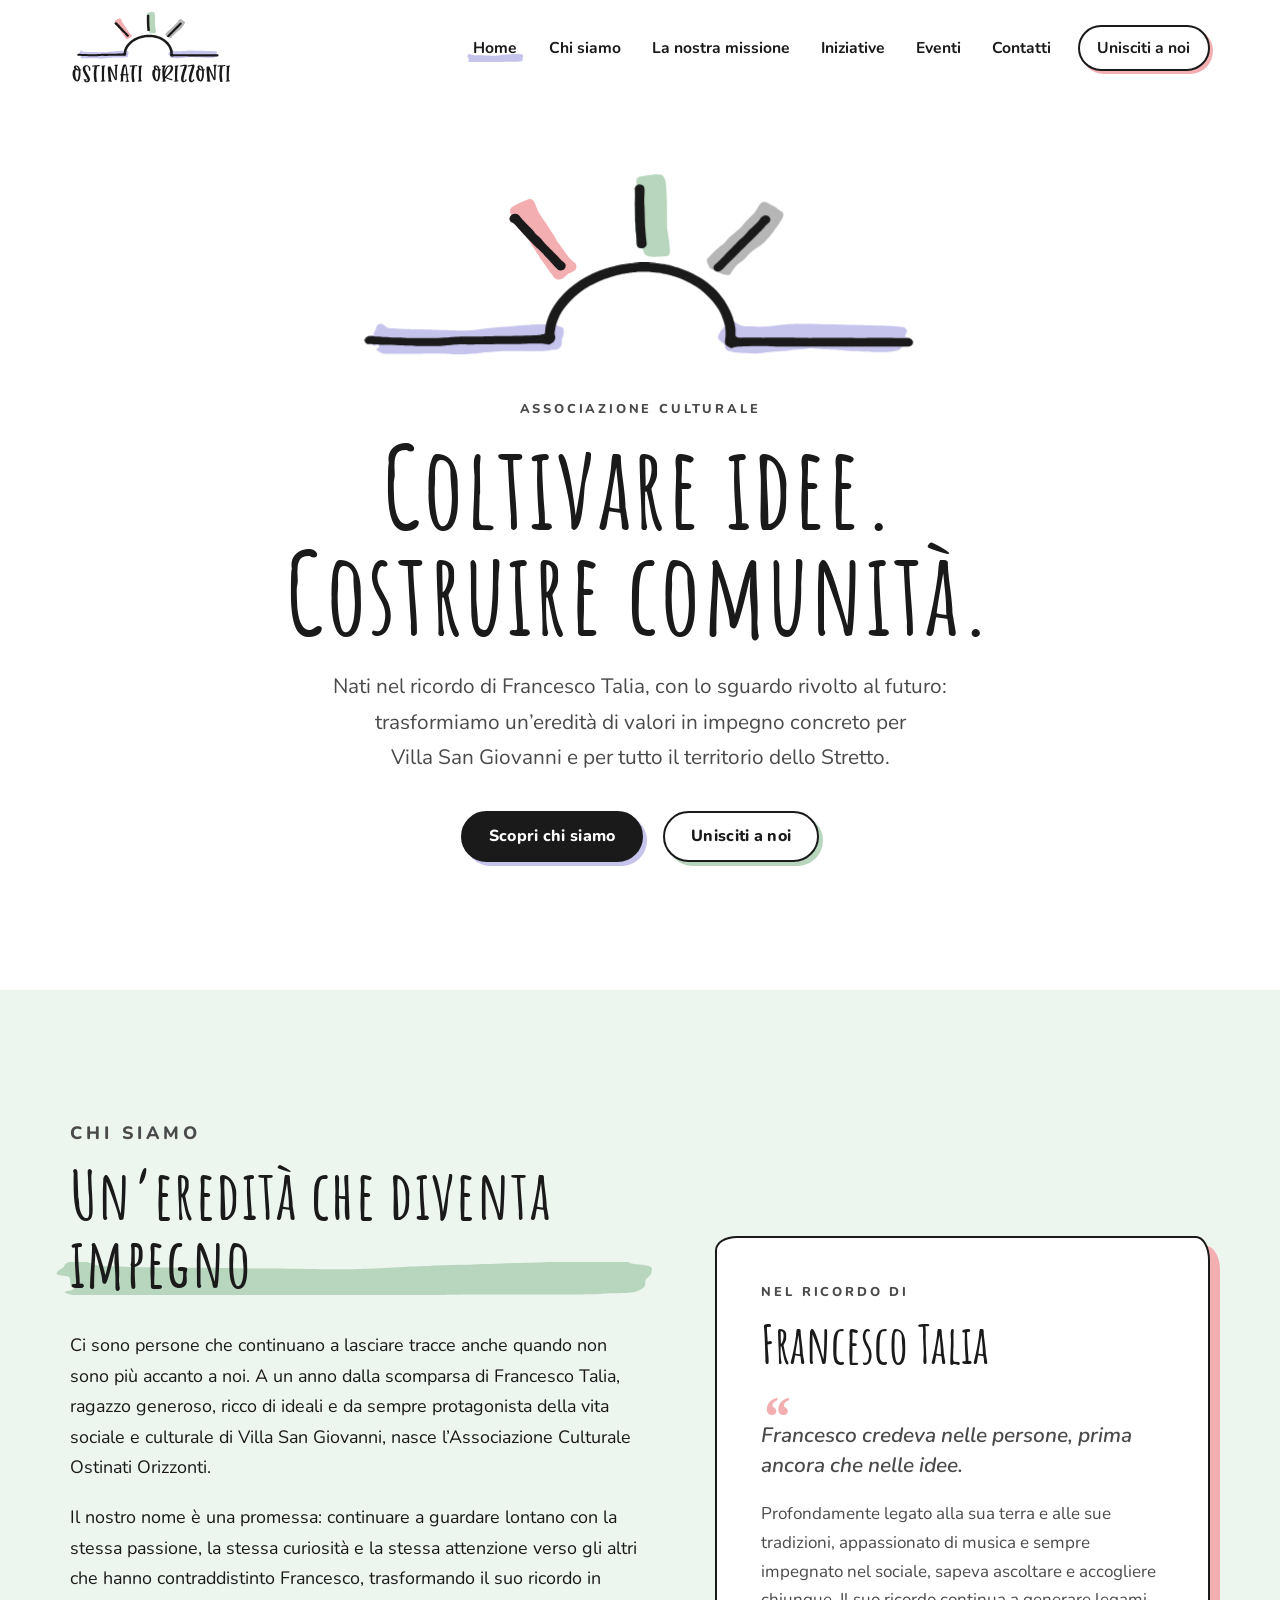
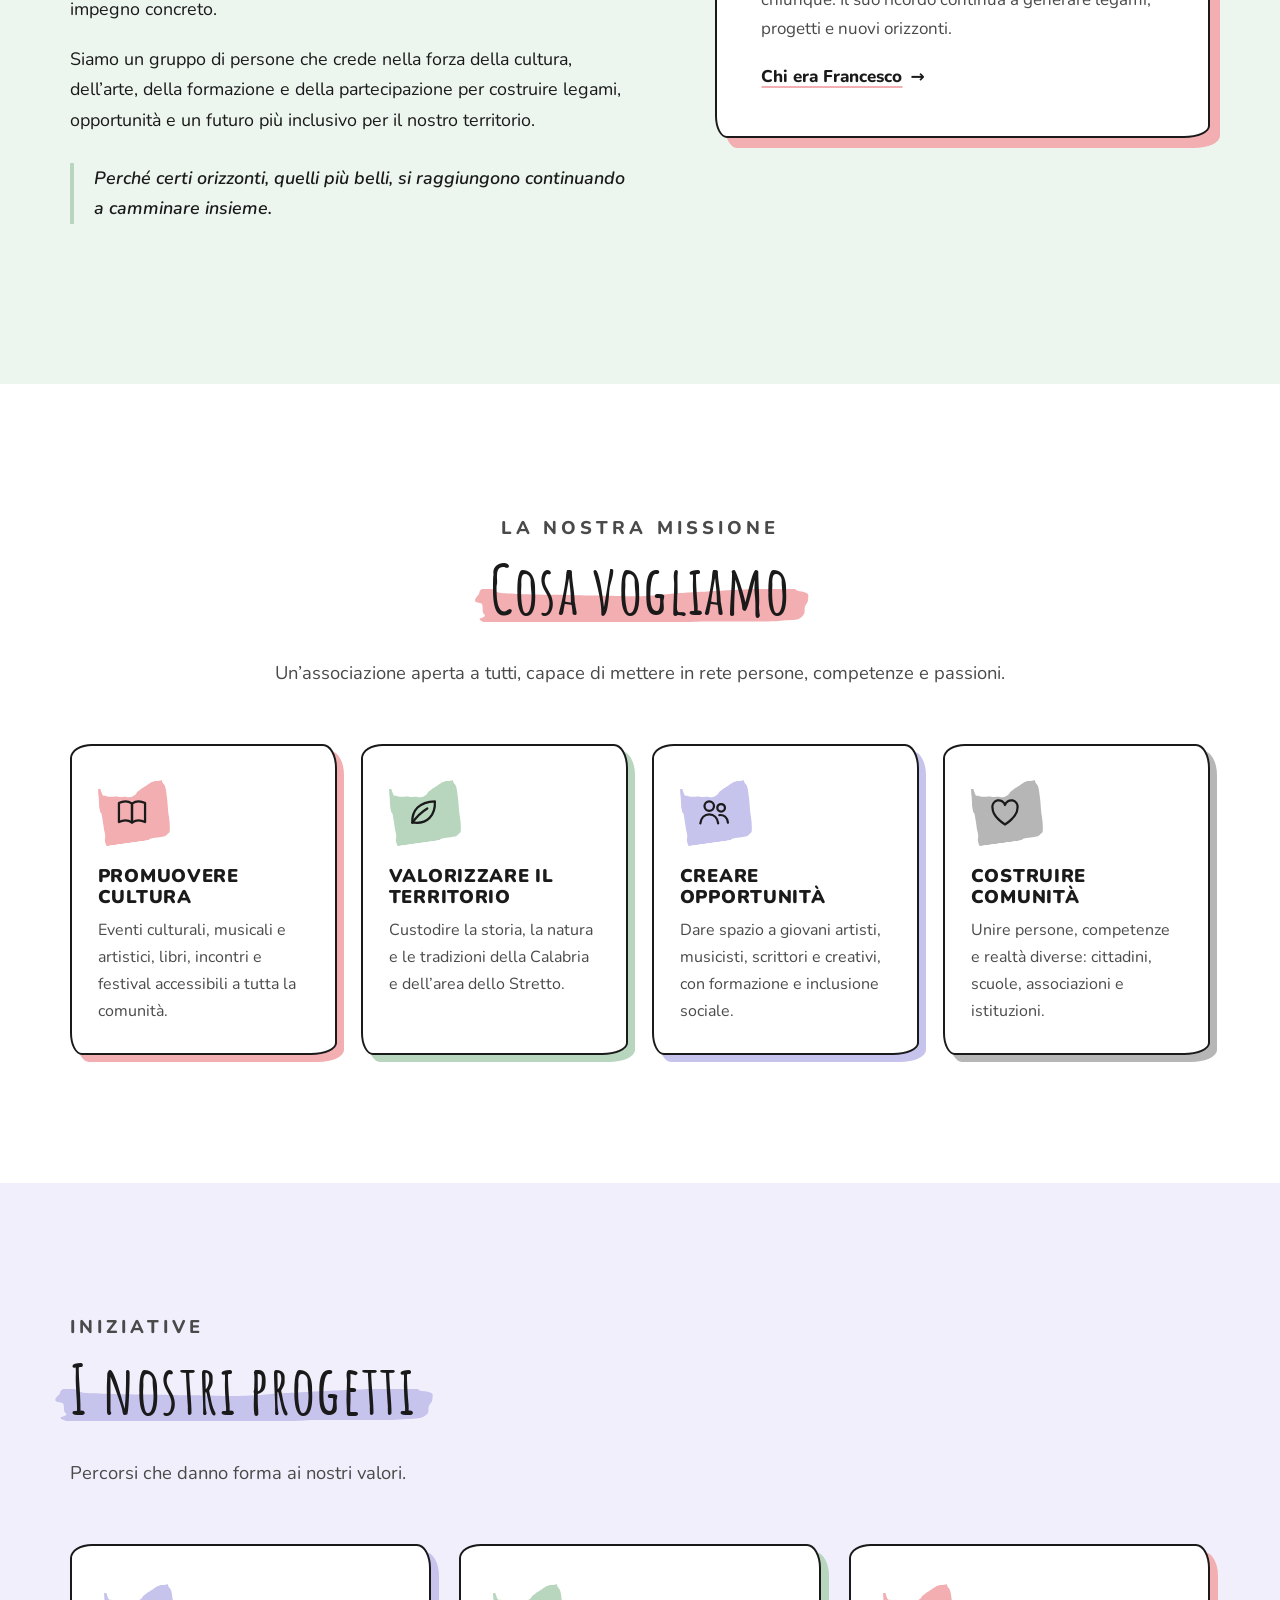
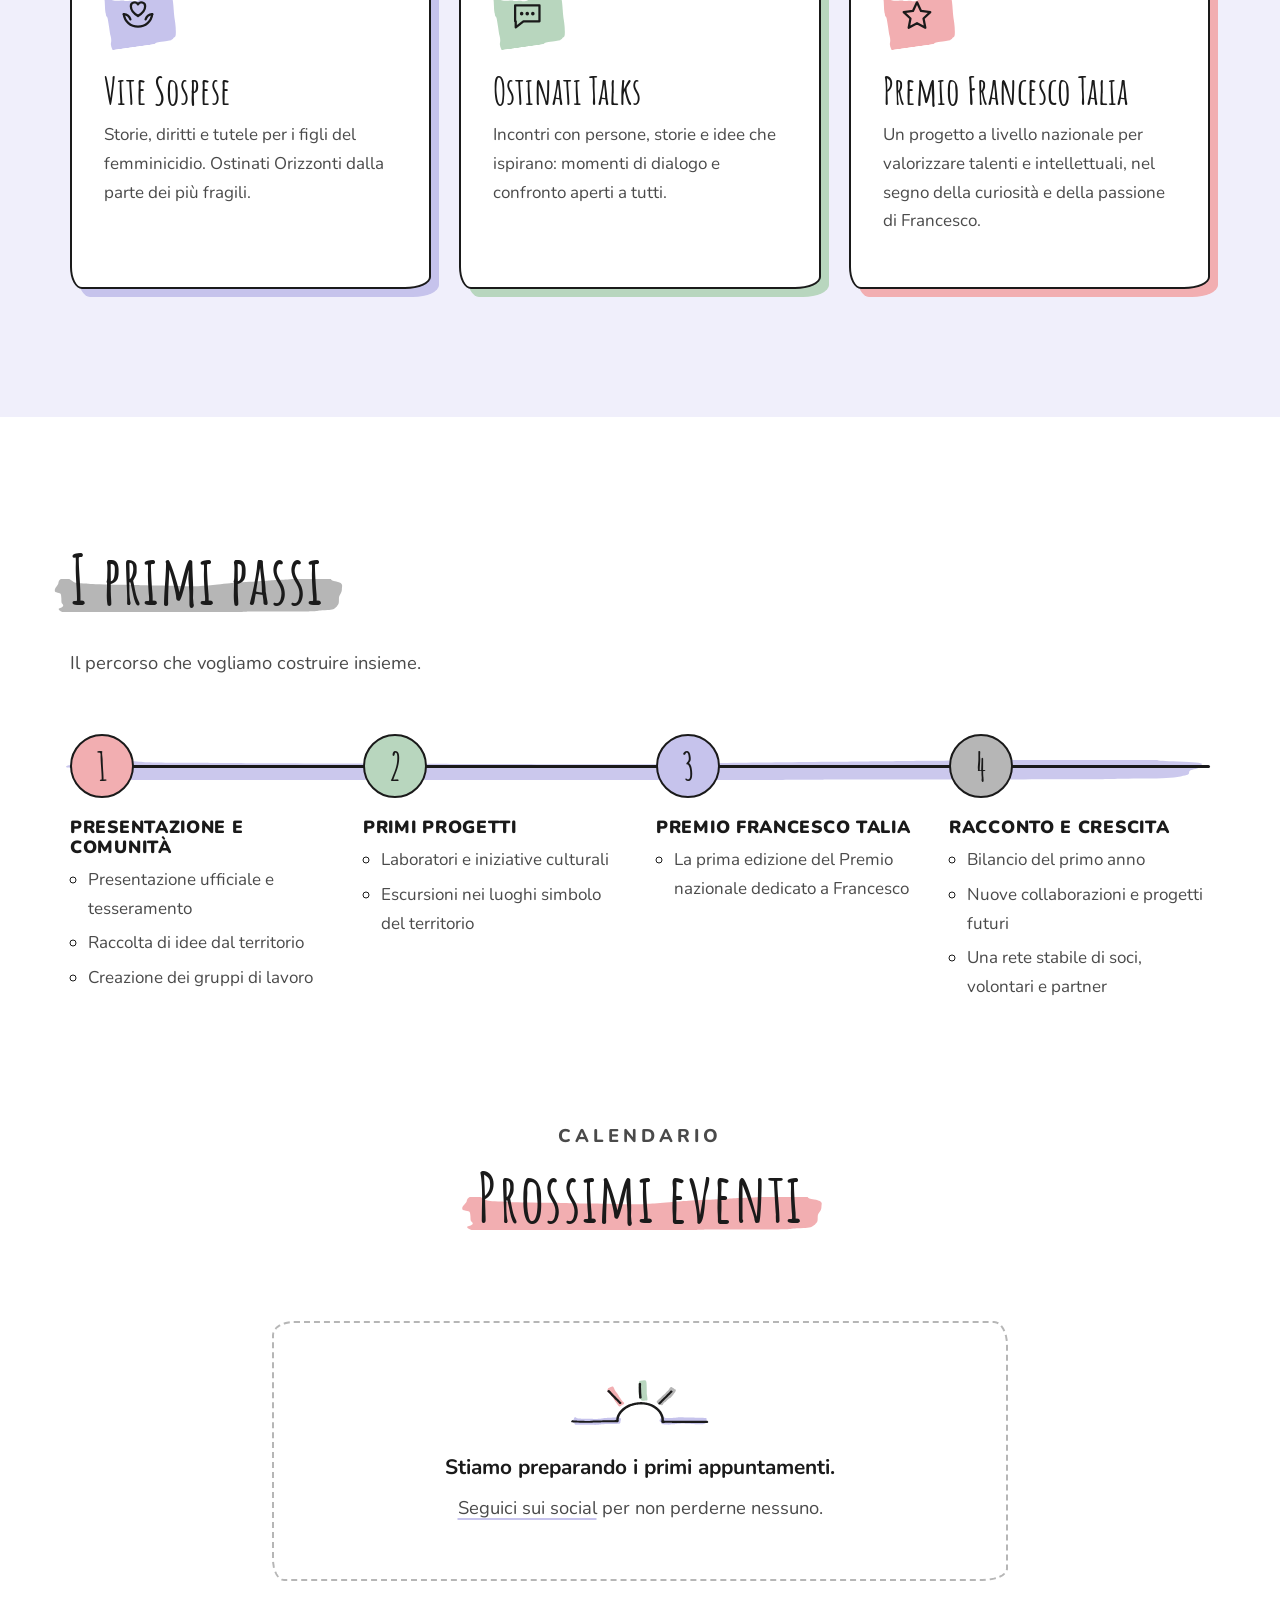
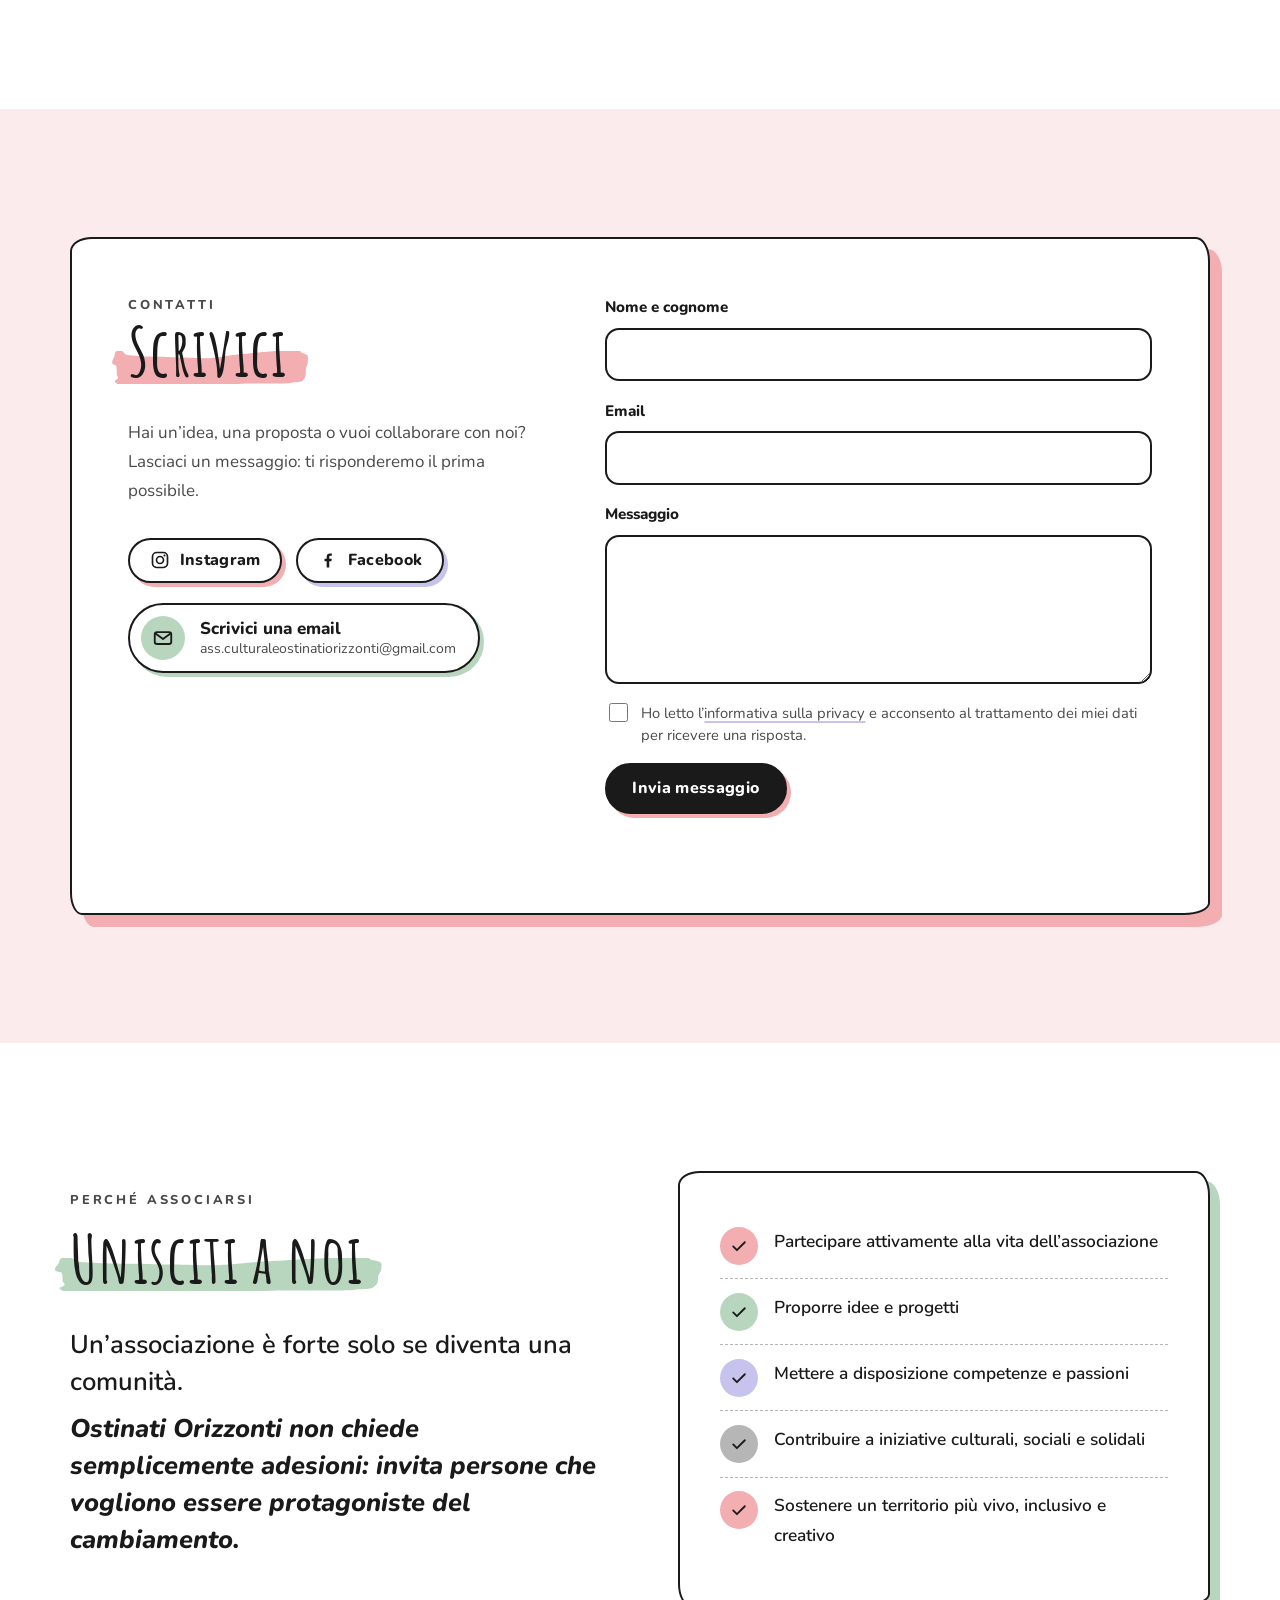
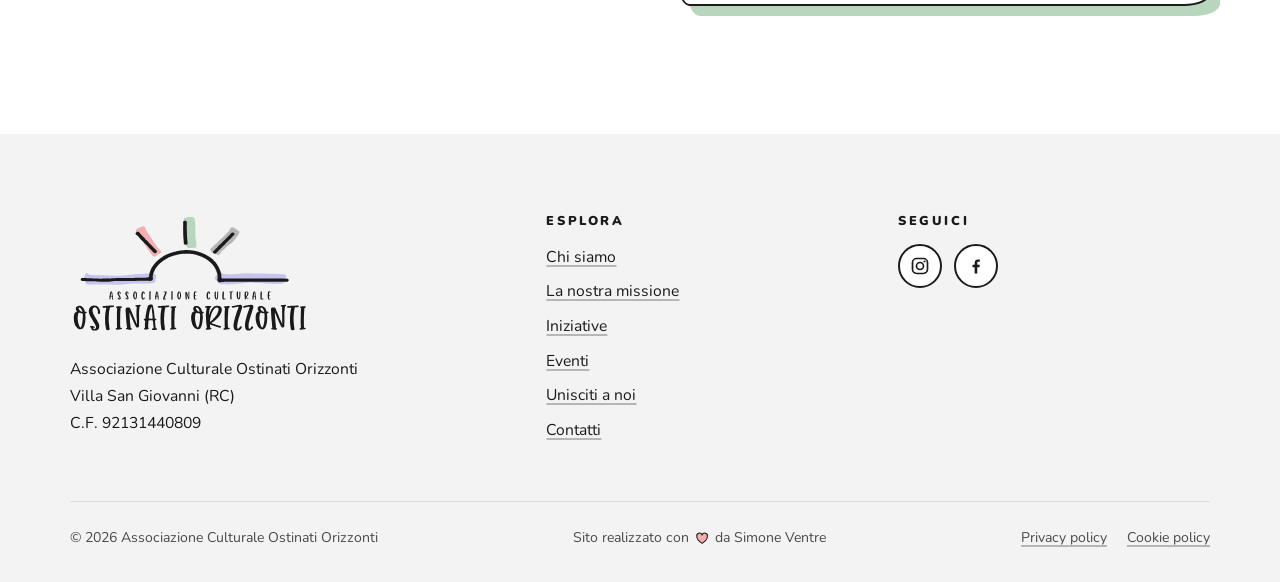
==== index.html @ c01d49bb "Numero di versione su CSS e JS per evitare la cache del browser Dopo ogni modifica al CSS o al JS va" ====
<!DOCTYPE html>
<html lang="it">
<head>
  <meta charset="utf-8">
  <meta name="viewport" content="width=device-width, initial-scale=1">
  <!-- ANTEPRIMA: chiede ai motori di ricerca di non indicizzare la bozza. TOGLIERE al lancio ufficiale. -->
  <meta name="robots" content="noindex, nofollow">
  <title>Ostinati Orizzonti – Associazione Culturale a Villa San Giovanni</title>
  <meta name="description" content="Ostinati Orizzonti è un’associazione culturale nata a Villa San Giovanni nel ricordo di Francesco Talia: cultura, musica, arte e territorio per costruire comunità nell’area dello Stretto.">
  <link rel="canonical" href="https://www.ostinatiorizzonti.it/">
  <meta name="theme-color" content="#ffffff">

  <!-- Anteprima per Facebook, WhatsApp e social -->
  <meta property="og:type" content="website">
  <meta property="og:locale" content="it_IT">
  <meta property="og:site_name" content="Ostinati Orizzonti">
  <meta property="og:title" content="Ostinati Orizzonti – Coltivare idee. Costruire comunità.">
  <meta property="og:description" content="Associazione culturale nata a Villa San Giovanni nel ricordo di Francesco Talia, con lo sguardo rivolto al futuro.">
  <meta property="og:url" content="https://www.ostinatiorizzonti.it/">
  <meta property="og:image" content="https://www.ostinatiorizzonti.it/assets/img/og-image.png">
  <meta property="og:image:width" content="1200">
  <meta property="og:image:height" content="630">
  <meta property="og:image:alt" content="Logo dell’Associazione Culturale Ostinati Orizzonti">
  <meta name="twitter:card" content="summary_large_image">

  <link rel="icon" href="assets/img/favicon.svg" type="image/svg+xml">
  <link rel="apple-touch-icon" href="assets/img/apple-touch-icon.png">

  <link rel="preload" href="assets/fonts/amatic-sc-700.woff2" as="font" type="font/woff2" crossorigin>
  <link rel="preload" href="assets/fonts/nunito-variable.woff2" as="font" type="font/woff2" crossorigin>
  <link rel="stylesheet" href="assets/css/style.css?v=202611222049">

  <script>document.documentElement.classList.add('js');</script>
  <script src="assets/js/main.js?v=202611222049" defer></script>

  <script type="application/ld+json">
  {
    "@context": "https://schema.org",
    "@type": "Organization",
    "name": "Ostinati Orizzonti – Associazione Culturale",
    "alternateName": "Ostinati Orizzonti",
    "url": "https://www.ostinatiorizzonti.it/",
    "logo": "https://www.ostinatiorizzonti.it/assets/img/logo.svg",
    "slogan": "Coltivare idee. Costruire comunità.",
    "taxID": "92131440809",
    "email": "ass.culturaleostinatiorizzonti@gmail.com",
    "address": {
      "@type": "PostalAddress",
      "addressLocality": "Villa San Giovanni",
      "addressRegion": "RC",
      "addressCountry": "IT"
    },
    "sameAs": [
      "https://www.facebook.com/OstinatiOrizzonti/",
      "https://www.instagram.com/ostinatiorizzonti/"
    ]
  }
  </script>
</head>
<body>

  <!-- Icone (disegnate a tratto, come il logo) -->
  <svg xmlns="http://www.w3.org/2000/svg" style="display:none">
    <symbol id="i-libro" viewBox="0 0 32 32"><path d="M5 8.5c3.8-2 7.6-2 11 .4v16c-3.4-2.4-7.2-2.4-11-.4z"/><path d="M27 8.5c-3.8-2-7.6-2-11 .4v16c3.4-2.4 7.2-2.4 11-.4z"/></symbol>
    <symbol id="i-foglia" viewBox="0 0 32 32"><path d="M7 25c-.6-10.4 6-17.6 19-18 .6 12.4-6.8 18.8-17 18z"/><path d="M7 25c4-5.6 8-9.2 12.6-12"/></symbol>
    <symbol id="i-persone" viewBox="0 0 32 32"><circle cx="12" cy="11" r="4"/><path d="M4.5 25.5c.6-4.8 3.6-7.5 7.5-7.5s6.9 2.7 7.5 7.5"/><circle cx="22" cy="12.5" r="3.2"/><path d="M20.5 18.6c3.8-.5 6.6 1.9 7.2 6.4"/></symbol>
    <symbol id="i-cuore" viewBox="0 0 32 32"><path d="M16 26.5S5.5 20.4 5.5 12.6A5.4 5.4 0 0 1 16 10.1a5.4 5.4 0 0 1 10.5 2.5C26.5 20.4 16 26.5 16 26.5z"/></symbol>
    <symbol id="i-stella" viewBox="0 0 32 32"><path d="M16 4.5l3.4 7.2 7.8 1-5.7 5.4 1.5 7.8L16 22.1l-7 3.8 1.5-7.8-5.7-5.4 7.8-1z"/></symbol>
    <symbol id="i-fumetto" viewBox="0 0 32 32"><path d="M6 7h20.5v13.5H13l-6.5 5v-5H6z"/><path d="M11.5 14h.01M16.2 14h.01M20.9 14h.01" stroke-width="3"/></symbol>
    <symbol id="i-protezione" viewBox="0 0 32 32"><path d="M16 16s-6-3.7-6-8a3.2 3.2 0 0 1 6-1.8 3.2 3.2 0 0 1 6 1.8c0 4.3-6 8-6 8z"/><path d="M4 14.5c.8 6.2 5.6 10.5 12 10.5s11.2-4.3 12-10.5"/><path d="M4 14.5c2.6.2 4.8 1.9 5.6 4.4M28 14.5c-2.6.2-4.8 1.9-5.6 4.4"/></symbol>
    <symbol id="i-spunta" viewBox="0 0 24 24"><path d="M5 12.5l4.5 4.5L19 7.5"/></symbol>
    <symbol id="i-instagram" viewBox="0 0 24 24"><rect x="3" y="3" width="18" height="18" rx="5" fill="none" stroke="currentColor" stroke-width="2"/><circle cx="12" cy="12" r="4.2" fill="none" stroke="currentColor" stroke-width="2"/><circle cx="17.4" cy="6.6" r="1.3" fill="currentColor"/></symbol>
    <symbol id="i-email" viewBox="0 0 24 24"><rect x="3" y="5.5" width="18" height="13" rx="2.5" fill="none" stroke="currentColor" stroke-width="2"/><path d="M3.8 7l8.2 6.2L20.2 7" fill="none" stroke="currentColor" stroke-width="2" stroke-linecap="round" stroke-linejoin="round"/></symbol>
    <symbol id="i-facebook" viewBox="0 0 24 24"><path fill="currentColor" d="M13.5 21v-7.6h2.6l.4-3h-3V8.5c0-.9.3-1.5 1.5-1.5h1.6V4.3c-.3 0-1.2-.1-2.3-.1-2.3 0-3.9 1.4-3.9 4v2.2H7.8v3h2.6V21z"/></symbol>
  </svg>

  <a class="salta-al-contenuto" href="#contenuto">Vai al contenuto</a>

  <!-- ===== Intestazione ===== -->
  <header class="testata">
    <div class="contenitore testata__interno">
      <a class="testata__logo" href="index.html" aria-label="Ostinati Orizzonti – torna alla Home">
        <img src="assets/img/logo-verticale.svg" alt="Ostinati Orizzonti" width="1350" height="628">
      </a>
      <button class="menu-pulsante" type="button" aria-expanded="false" aria-controls="menu-principale">
        <span class="menu-pulsante__icona" aria-hidden="true"></span>
        <span>Menu</span>
      </button>
      <nav class="navigazione" id="menu-principale" aria-label="Menu principale">
        <ul>
          <li><a href="index.html" aria-current="page">Home</a></li>
          <li><a href="#chi-siamo">Chi siamo</a></li>
          <li><a href="#missione">La nostra missione</a></li>
          <li><a href="#iniziative">Iniziative</a></li>
          <li><a href="#primi-passi">Eventi</a></li>
          <li><a href="#contatti">Contatti</a></li>
          <li><a class="navigazione__evidenza" href="#unisciti">Unisciti a noi</a></li>
        </ul>
      </nav>
    </div>
  </header>

  <main id="contenuto">

    <!-- ===== Apertura ===== -->
    <section class="apertura" aria-labelledby="titolo-apertura">
      <div class="contenitore">
        <div class="apertura__sole">
          <svg class="sole-hero" xmlns="http://www.w3.org/2000/svg" viewBox="175 75 1195 405" aria-hidden="true" focusable="false">
  <g class="raggio raggio-1"><path fill="#F2AEB1" d="M 534.4 139.6 C 533.1 139.9, 530.7 140.8, 529 141.6 C 527.3 142.4, 524.9 143.4, 523.8 143.9 C 517 146.5, 502.9 153.6, 499.6 156.1 C 495.1 159.5, 494 164.1, 496.3 170 C 497.5 173, 497.5 173.4, 495.9 176.7 C 494.1 180.3, 493.8 181.6, 494.3 183.5 C 494.8 185.2, 496.3 187, 498 187.9 C 502.4 190.4, 502.7 190.6, 507 194.9 C 510.9 198.7, 514.4 202.7, 518 207.4 C 518.7 208.3, 520.9 210.8, 522.9 212.8 C 524.8 214.7, 527.1 217.3, 528 218.4 C 528.9 219.5, 530.6 221.5, 531.8 222.9 C 535 226.4, 535.7 227.3, 538.3 232 C 539.5 234.3, 541.3 237.2, 542.2 238.5 C 543.2 239.8, 544.4 241.8, 545.1 242.9 C 545.8 244, 547.2 246.1, 548.3 247.5 C 549.3 249, 550.9 251.4, 551.7 253 C 552.6 254.5, 553.9 256.6, 554.7 257.7 C 555.5 258.8, 556.8 261.1, 557.8 262.8 C 559.8 266.6, 559.9 266.7, 563.2 270.8 C 566.1 274.4, 570.5 280.6, 574.3 286.4 C 575.7 288.4, 579 293, 581.6 296.5 C 584.2 299.9, 587 303.7, 587.8 304.8 C 591.3 309.8, 594.4 311.3, 599.9 310.9 C 605.8 310.4, 608.6 308.8, 615.7 301.9 C 619.6 298.2, 619.8 298, 627.6 294.7 C 635.6 291.3, 637.3 288.9, 636.7 282 C 636.3 277.5, 635.4 276.1, 629.6 272.2 C 624.6 268.9, 618.4 261.7, 611.4 251.3 C 606.7 244.2, 602.7 238.4, 598.4 232.7 C 595.5 228.8, 594.2 226.6, 591.9 222 C 590.9 219.9, 589.1 216.8, 588 215.3 C 582.9 207.9, 580.3 204, 577.1 198.8 C 573.3 192.6, 573.1 192.3, 570.8 189.4 C 568 186, 561.9 177.1, 560.1 173.9 C 559.6 172.9, 558.3 170.6, 557.2 168.8 C 554.2 163.8, 553.2 161.6, 551.1 155.6 C 546.1 141.3, 542.2 137.5, 534.4 139.6 M 658.7 305.4 C 656.3 306.2, 647.2 311.8, 645.4 313.4 C 643.8 315, 643.7 315, 652.3 315 L 660 315 660 310 C 660 307.3, 659.9 305, 659.8 305 C 659.7 305, 659.2 305.2, 658.7 305.4"/><path fill="#1A1A1A" d="M 505 170.7 C 498 171.3, 492.2 178.9, 494.5 184.3 C 495.5 186.7, 497.4 188.4, 499.4 188.9 C 502.2 189.6, 507.3 194.5, 515.5 204.4 C 516.5 205.6, 518.4 207.8, 519.7 209.3 C 521.1 210.7, 522.8 212.7, 523.6 213.6 C 524.4 214.6, 525.6 215.9, 526.2 216.5 C 526.9 217.1, 529 219.4, 531 221.5 C 535.4 226.2, 548.6 239.5, 554.1 244.6 C 556.3 246.6, 559.4 249.6, 560.9 251.2 C 562.4 252.8, 565.6 256.2, 568.1 258.8 C 576 266.8, 589.1 281, 594.2 286.9 C 597.6 290.8, 599.4 291.7, 603.9 291.4 C 609.1 291.2, 612.5 288.5, 613.6 283.6 C 614.6 279.4, 613.1 276.6, 607.3 272 C 606.1 271.1, 603.5 268.5, 601.4 266.3 C 597.7 262.2, 579 243.2, 577.1 241.5 C 573.1 238, 567 231.4, 565.2 228.8 C 563.1 225.6, 561.2 223.6, 554.4 217.6 C 552.2 215.6, 550.3 213.9, 550.1 213.7 C 550 213.5, 548.8 212, 547.5 210.3 C 546.2 208.7, 544.6 206.7, 544 205.9 C 543.4 205.1, 541.7 203.2, 540.2 201.8 C 538.6 200.3, 536.5 198.2, 535.4 197 C 534.3 195.8, 532.4 193.9, 531.1 192.7 C 527.9 189.6, 520.3 181.5, 518.5 179.1 C 513.1 172.2, 509.9 170.3, 505 170.7"/></g>
  <g class="raggio raggio-2"><path fill="#B8D6BE" d="M 803.5 86.7 C 801.9 86.9, 800.3 87, 799.9 87.1 C 799.5 87.2, 798.1 87.4, 796.8 87.5 C 795.4 87.6, 792.7 88, 790.6 88.4 C 788.6 88.7, 784.3 89.4, 781.1 89.9 C 770.2 91.6, 769.2 91.8, 767.1 93.8 C 764.7 96, 764.1 98.6, 764.9 103.5 C 765.5 108, 765.4 108.7, 763.5 111.5 C 760.8 115.5, 760.5 118.1, 761.3 131.1 C 761.7 138, 761.8 155.3, 761.5 158.3 C 761 162.5, 760.9 170.8, 761.3 175.5 C 761.6 178.8, 761.6 180.3, 761.4 182.7 C 761.2 185.7, 761.2 185.9, 761.9 188.5 C 762.8 191.8, 762.9 195.3, 762.5 199.8 C 762 204, 762.1 205.3, 762.7 208 C 763 209.2, 763.2 211, 763.2 212.1 C 763.2 213.5, 763.4 214.8, 763.9 216.3 C 764.7 219.2, 764.8 220.7, 764.5 223.6 C 763.7 230.4, 763.9 232.1, 765.7 238.8 C 766.4 241.4, 770.3 244.2, 774.9 245.2 C 778.6 246.1, 779 246.5, 780.1 251.3 C 780.9 254.8, 781.4 255.9, 782.9 257.5 C 786.7 261.5, 797.1 263.3, 809.1 262 C 812 261.7, 817.4 261.4, 821.9 261.3 C 830.1 261, 830.7 260.9, 832.6 259.8 C 836.2 257.5, 837.1 252.7, 835.9 242.8 C 835.7 240.9, 835.4 237.8, 835.2 235.9 C 834.9 231.2, 834.4 226.8, 833.6 222.8 C 833.3 220.9, 832.8 217.7, 832.6 215.8 C 832.4 213.8, 831.9 210.7, 831.5 209 C 830.3 203.8, 830.2 202.1, 830.1 176 C 830.1 162.6, 829.9 149.1, 829.8 146 C 829.6 142.9, 829.5 136.7, 829.4 132.3 C 829.1 115.5, 827.9 103.6, 825.8 97.2 C 822.9 88, 818.1 85.7, 803.5 86.7"/><path fill="#1A1A1A" d="M 768.2 108.4 C 762.8 110.3, 760.2 115.1, 761.6 120.4 C 762.1 122.2, 762.1 136.9, 761.5 145.8 C 761.3 149.2, 761.3 151.1, 761.5 154.3 C 761.7 156.9, 761.9 163.3, 761.9 171.9 C 761.9 182.3, 762 186.2, 762.3 189.1 C 762.5 191.2, 762.8 195.9, 762.9 199.5 C 763 203.1, 763.2 206.6, 763.3 207.3 C 764 210.6, 764.7 219.4, 765 228.1 C 765.2 232.4, 765.4 235.6, 765.6 236.5 C 765.8 237.2, 766 238.3, 766.1 238.8 C 766.4 240.4, 768.4 242.3, 770.7 243.2 C 774 244.5, 778.7 244.4, 781.6 242.9 C 785.1 241.1, 787 237.9, 786.7 234.4 C 786.2 229, 785.7 224.6, 785.5 223.8 C 785.4 223.3, 785.3 222.1, 785.3 221.3 C 785.3 220.4, 785 217.7, 784.8 215.4 C 784.5 213, 784.3 210.2, 784.3 209.1 C 784.3 208, 784 205.2, 783.8 202.8 C 783.2 197.9, 782.9 189.9, 782.5 170.4 C 782.3 162.8, 782.1 155.6, 782 154.3 C 781.6 150.1, 781.4 135.8, 781.8 131.3 C 782.5 121.5, 782.4 116.4, 781.2 113.4 C 779.5 108.8, 773.4 106.5, 768.2 108.4"/></g>
  <g class="raggio raggio-3"><path fill="#B6B6B6" d="M 1034.8 145.5 C 1030.2 146.9, 1029.1 148.2, 1023 158.6 C 1018 167.2, 1015.9 170.1, 1012 173.4 C 1006.8 177.8, 998.4 186.5, 994.4 191.6 C 990 197.2, 985.4 201.9, 980.6 205.9 C 979 207.2, 976.4 209.4, 975 210.6 C 973.6 211.9, 970.5 214.4, 968.1 216.3 C 962.9 220.4, 960.6 222.8, 956.8 227.5 C 952.8 232.4, 950.8 234.4, 946.1 237.8 C 939.4 242.6, 931 250.4, 924.4 257.9 C 923.1 259.3, 921.1 261.4, 919.7 262.6 C 914.5 267.2, 913.9 270.4, 916.8 276.8 C 917.4 277.9, 918.1 279.6, 918.4 280.5 C 919.9 284.4, 922.4 287.6, 925.1 288.8 C 925.8 289.2, 927.2 289.9, 928.3 290.4 C 929.3 290.8, 931.1 291.8, 932.2 292.5 C 933.4 293.2, 935.4 294.1, 937.1 294.6 C 938.7 295.1, 940.7 296, 942 296.8 C 944.8 298.4, 946.3 298.9, 950 299.7 C 951.7 300, 954.5 300.5, 956.3 300.9 C 962.8 302.2, 964.4 301.3, 968.9 293.3 C 970.3 290.6, 976 283.1, 978.4 280.5 C 979.5 279.4, 981.6 277.6, 984.4 275.7 C 993 269.6, 995.1 267.7, 1002 259.6 C 1007.5 253.3, 1016.1 246.4, 1024.3 241.6 C 1031.5 237.5, 1035.3 234.3, 1041.5 227.4 C 1043.1 225.6, 1045.5 222.9, 1046.9 221.4 C 1049.4 218.8, 1050.9 216.8, 1058.6 206.3 C 1060.4 203.8, 1062.9 200.5, 1064.1 198.8 C 1065.4 197.2, 1067.2 194.5, 1068.2 192.9 C 1069.3 191.2, 1071.2 188.2, 1072.6 186.1 C 1078 177.9, 1079.6 172.8, 1077.9 169.2 C 1077 167.2, 1075.7 166, 1072 164.1 C 1069.2 162.7, 1068.3 162.1, 1066.3 160.2 C 1063.4 157.4, 1061.5 156.2, 1055.6 153 C 1053 151.6, 1049.6 149.7, 1048 148.8 C 1041.5 144.9, 1038.6 144.2, 1034.8 145.5"/><path fill="#1A1A1A" d="M 1038 174.4 C 1033.3 175.8, 1030 178.5, 1027.7 183.1 C 1026.9 184.6, 1024.9 187, 1022.8 188.8 C 1022 189.5, 1018.8 192.6, 1015.7 195.6 C 1012.7 198.6, 1009.4 201.7, 1008.6 202.4 C 1005.7 204.8, 1002.7 207.9, 1000.2 211.1 C 997.5 214.5, 993 219.2, 988.5 223.2 C 984 227.2, 981.5 229.7, 976.6 234.9 C 974 237.7, 970.3 241.4, 968.4 243.2 C 963.3 247.9, 957.1 254.1, 955.1 256.4 C 952.5 259.5, 938.4 273.8, 936 275.8 C 930.2 280.8, 929.1 282.2, 929.1 285.5 C 929.2 291.4, 935.5 295.5, 941.5 293.5 C 945.1 292.3, 946.7 291, 953 284.3 C 959.2 277.8, 970.9 265.9, 976.9 260.2 C 978.8 258.4, 981.5 255.7, 982.9 254.3 C 984.3 252.8, 991.2 245.9, 998.3 239 C 1025.4 212.3, 1033.8 203.7, 1038.6 198.2 C 1040.2 196.3, 1042.2 194.1, 1043.2 193.3 C 1050.5 187, 1051.9 184, 1049.8 179.5 C 1047.8 175.1, 1042.8 172.9, 1038 174.4"/></g>
  <g class="orizzonte"><path fill="#C6C3EC" d="M 576.9 390.4 C 576.8 390.7, 576.7 391.2, 576.6 391.6 C 576.5 392, 575.9 394, 575.2 395.9 C 574.6 397.8, 573.7 400.5, 573.4 401.9 C 572.2 406.4, 572 406.6, 565.8 406.4 C 561.1 406.2, 543.7 406.8, 539 407.3 C 537.7 407.4, 533.9 407.7, 530.5 408 C 527.1 408.3, 523.3 408.6, 522 408.7 C 520.7 408.9, 517.2 409.1, 514.3 409.2 C 511.3 409.4, 507.4 409.7, 505.5 409.9 C 501.5 410.3, 489.1 411.3, 480.8 411.9 C 473.6 412.3, 464.9 413.1, 458.9 413.8 C 456.4 414, 453 414.4, 451.2 414.5 C 447.4 414.8, 439.9 415.8, 434.1 416.7 C 428.4 417.7, 424.3 418.2, 418.8 418.5 C 416.2 418.6, 412.2 418.9, 409.8 419.2 C 403.7 419.8, 383.6 419.8, 374.8 419.2 C 371.1 418.9, 362.2 418.7, 352.6 418.5 C 337.8 418.3, 331.5 418.1, 322.4 417.5 C 320.5 417.4, 309.1 417.2, 297.1 417 C 285.2 416.9, 273.2 416.6, 270.6 416.5 C 268 416.4, 263.5 416.1, 260.6 416 C 257.7 415.9, 254.1 415.6, 252.6 415.4 C 251.1 415.1, 247.3 414.9, 244.3 414.8 C 234.6 414.4, 232.6 413.8, 228.5 409.9 C 224.6 406.2, 222.5 405.1, 218.9 405.1 C 213.7 405.1, 210.4 408.1, 209.7 413.3 C 209.4 415.7, 208.8 417.3, 207.1 419.6 C 205.5 421.9, 204.8 423.6, 204.4 426.3 C 203.9 430.3, 203.8 430.3, 197.2 430.7 C 194.9 430.9, 192.4 431.1, 191.5 431.2 L 190 431.3 190 439.7 L 190 448.2 192.8 448.5 C 194.4 448.6, 196.6 448.8, 197.7 448.8 C 201 448.8, 202.1 449.1, 203.7 450.6 C 206.1 452.8, 206.3 452.9, 209.2 451.7 C 216.6 448.7, 219.3 453.8, 212.2 457.4 C 208.8 459, 209.3 461.2, 213.9 463.7 C 214.8 464.2, 216.6 465.3, 217.8 466.1 C 223.6 469.8, 226.3 470.1, 241.4 469.5 C 246.1 469.3, 251.9 469.2, 254.4 469.2 C 264.5 469.5, 321.2 469.1, 326 468.8 C 335.8 468.1, 356.5 468.6, 369.8 469.8 C 377.8 470.5, 396.7 470.7, 403 470.1 C 405.3 469.9, 408.9 469.6, 411.1 469.5 C 413.3 469.4, 417 469, 419.4 468.8 C 421.7 468.5, 425 468.2, 426.8 468 C 428.5 467.9, 433.4 467.3, 437.6 466.7 C 442.5 466.1, 447.5 465.7, 450.9 465.5 C 453.9 465.4, 457.7 465.1, 459.4 465 C 461 464.9, 464.3 464.6, 466.6 464.5 C 469 464.4, 472.6 464.1, 474.8 463.8 C 478.2 463.5, 483.7 463.4, 522.8 463.4 C 547 463.4, 567 463.3, 567.1 463.2 C 567.3 463.1, 569.4 462.9, 571.8 462.8 C 576.2 462.5, 580 462, 582.6 461.3 C 583.5 461.1, 586.2 460.9, 588.6 460.8 C 597 460.3, 599.9 459, 603.3 453.7 C 605.4 450.4, 605.5 449.7, 605.6 443.8 C 605.7 438.1, 605.9 437.2, 607.7 433.3 C 609.3 429.7, 609.5 428.9, 609.8 424.5 C 610.5 414.3, 609.8 413.3, 600.5 411.1 C 593.9 409.6, 593 407.8, 595.9 401.2 C 596.5 399.8, 597.2 397.8, 597.5 396.8 C 597.8 395.7, 598.3 394.1, 598.6 393.1 C 599.8 389.7, 600.9 390, 588.1 390 C 577.8 390, 577 390, 576.9 390.4"/><path fill="#C6C3EC" d="M 947.9 390.8 C 948.3 392.7, 948.9 394.8, 950.9 400.6 C 953.8 409.2, 953.7 410.4, 950.2 414.2 C 946.2 418.4, 944.6 420.7, 941.5 426.4 C 936.8 435.1, 937.9 437.8, 949.3 446.3 C 952.3 448.6, 953 449.7, 953.6 453.6 C 954.8 460.2, 957.5 462.6, 965.3 464.1 C 967.1 464.5, 969.9 465.1, 971.4 465.5 C 976.8 466.9, 979.9 467.2, 994.6 467.5 C 1000.5 467.6, 1006.3 467.9, 1008.7 468.1 C 1015.1 468.8, 1026.1 468.5, 1032 467.6 C 1037 466.9, 1043.5 466.2, 1050.1 465.6 C 1052.6 465.4, 1055.5 465.1, 1056.5 465 C 1057.5 464.9, 1060.2 464.6, 1062.5 464.5 C 1064.8 464.4, 1068.1 464.1, 1070 463.9 C 1071.9 463.7, 1075 463.4, 1076.9 463.3 C 1080.3 463, 1089.5 462, 1096.5 461 C 1100.2 460.5, 1103.8 460.2, 1114 459.8 C 1119.1 459.5, 1128.1 458.7, 1132.6 458 C 1135.1 457.7, 1137.5 457.7, 1141.7 458.1 C 1145.2 458.5, 1157 459.3, 1165.4 459.8 C 1167.6 459.9, 1173.3 460, 1178.1 460 C 1186.9 460, 1191 460.2, 1199 461.2 C 1201.1 461.5, 1205.5 461.9, 1208.6 462.1 C 1211.8 462.3, 1215.3 462.6, 1216.4 462.8 C 1219.4 463.1, 1226.9 463.5, 1231.4 463.5 C 1233.6 463.5, 1238.1 463.7, 1241.4 463.9 C 1244.7 464.1, 1251.1 464.4, 1255.8 464.6 C 1260.4 464.8, 1265.5 465.1, 1267.2 465.3 C 1273.1 465.8, 1298.9 465.6, 1305.1 465 C 1312.1 464.4, 1311.8 464.4, 1317.5 463 C 1326.2 460.8, 1326.7 460.6, 1330 456.5 C 1331.6 454.5, 1332.4 454.4, 1345 453.5 C 1349 453.3, 1350.7 452.6, 1352.6 450.5 C 1355.3 447.5, 1355.5 441.6, 1353.1 439.1 C 1350.8 436.8, 1347.1 435, 1343.3 434.4 C 1337.3 433.4, 1336.8 432.1, 1340.3 426.3 C 1342.1 423.3, 1342.3 422.6, 1342.2 420.5 C 1341.8 415.1, 1336.9 411.5, 1329.7 411.5 C 1328.4 411.5, 1325.2 411.3, 1322.7 411.1 C 1302.4 409.5, 1298.9 409.3, 1281.6 409.1 C 1274.6 409, 1265.8 408.8, 1262 408.6 C 1258.2 408.4, 1253.1 408.2, 1250.6 408.2 C 1248.1 408.2, 1243.8 408.1, 1241 408 C 1235.8 407.8, 1220.3 407.5, 1192 407 C 1174.1 406.7, 1162 406.4, 1155.4 406 C 1137.5 405, 1114.3 404.7, 1104.1 405.4 C 1101 405.6, 1096.8 405.8, 1094.9 405.9 C 1086.5 406.3, 1065.7 408.2, 1058.1 409.3 C 1051.8 410.2, 1046 410.7, 1038 411.3 C 1029.3 411.8, 1027.1 411.8, 1015.4 411.1 C 1011.9 410.9, 1007.2 410.8, 1004.9 410.8 C 991.3 410.7, 986.1 409.6, 981.4 405.8 C 980.2 404.8, 978 403.4, 976.7 402.8 C 974.1 401.4, 973.2 400.6, 972.4 398.6 C 971.7 397.2, 970.8 393.6, 970.6 391.4 L 970.4 390 959.1 390 L 947.8 390 947.9 390.8"/><path fill="#1A1A1A" fill-rule="evenodd" d="M 770.6 274.3 C 769.7 274.4, 768.6 274.6, 768.1 274.7 C 767.6 274.9, 765.9 275, 764.4 275 C 762.9 275, 760.5 275.2, 759.1 275.4 C 757.8 275.6, 754.9 275.9, 752.8 276 C 750.6 276.1, 748.1 276.4, 747.3 276.6 C 746.4 276.8, 744.9 277, 744.1 277 C 743.3 277, 741.8 277.2, 740.7 277.5 C 739.7 277.7, 738.1 278, 737 278.1 C 736 278.2, 734.8 278.4, 734.2 278.6 C 733.6 278.8, 732.8 279, 732.3 279 C 731.8 279, 730.7 279.2, 730 279.4 C 729.2 279.6, 727.9 279.9, 726.9 280 C 726 280.2, 724.8 280.4, 724.2 280.6 C 723.6 280.8, 722.9 281, 722.7 281 C 722.4 281, 721.4 281.2, 720.5 281.5 C 718.4 282.1, 716 282.7, 714.1 283 C 713.3 283.2, 712.3 283.4, 712 283.6 C 711.7 283.8, 710.9 284, 710.4 284.1 C 709.8 284.2, 708.7 284.5, 707.9 284.7 C 707.1 285, 705.5 285.5, 704.5 285.8 C 702.1 286.5, 699.6 287.3, 697.4 288.1 C 696.4 288.5, 695.1 288.9, 694.5 289.1 C 690.3 290.3, 676.2 295.9, 668.3 299.6 C 662.2 302.4, 651.8 308, 646.9 311.2 C 645.8 311.9, 643.6 313.3, 642 314.3 C 628.1 323.3, 614 335.6, 603 348.6 C 596.3 356.5, 594.3 359.1, 590.9 364.1 C 583.8 374.7, 579.8 382.4, 576.3 392.3 C 575.3 395.1, 574.9 396.4, 573.5 400.9 C 573.2 401.7, 573 402.6, 573 402.9 C 573 403.2, 572.6 404.7, 572.1 406.3 C 571 410.1, 570.3 414.5, 570.1 419.4 C 569.9 426.4, 569.8 426.5, 564.5 427.7 C 562.6 428.2, 560.6 428.7, 559.9 428.9 C 559.2 429.1, 557.3 429.3, 555.6 429.5 C 554 429.7, 552.4 429.8, 552.1 429.9 C 551.9 430, 546.3 430.1, 539.8 430.1 C 527.5 430.2, 514.3 430.6, 512.3 431 C 511.6 431.1, 498.5 431.4, 483.1 431.5 C 467.7 431.6, 452.5 431.9, 449.4 432 C 446.2 432.2, 429.7 432.4, 412.8 432.5 C 392.8 432.6, 381.2 432.8, 380 433 C 379 433.1, 375.9 433.4, 373.1 433.5 C 370.4 433.6, 367.2 433.9, 366.1 434 C 351.1 435.9, 285 436.6, 268.4 435 C 266.9 434.9, 259.6 434.6, 252.3 434.5 C 244.9 434.4, 237.9 434.2, 236.8 434 C 235.6 433.9, 231.9 433.7, 228.5 433.6 C 224.8 433.5, 220.9 433.3, 218.8 433 C 216.8 432.7, 213.6 432.5, 211.8 432.4 C 209.9 432.3, 206.9 432.1, 205 431.9 C 198.6 431.1, 193.5 431.3, 191.2 432.2 C 183.6 435.5, 182.6 443.9, 189.5 447.8 C 190.9 448.6, 190.9 448.6, 196.6 448.6 C 200.6 448.7, 202.6 448.8, 203.1 449 C 204.3 449.5, 209 449.7, 223 450 C 237.4 450.3, 249.4 450.6, 259.3 451 C 262.9 451.1, 269.6 451.4, 274.1 451.5 C 284.1 451.8, 290.1 452.1, 294.1 452.5 C 298.2 453, 342.3 453, 345.9 452.6 C 348.7 452.2, 352.6 451.9, 357.4 451.5 C 359.2 451.4, 361.6 451.1, 362.8 451 C 371 450.1, 375 449.7, 381.1 449.4 C 389.3 448.9, 399.4 448.9, 404.4 449.3 C 408.7 449.6, 415.2 449.6, 434.9 449.2 C 443.3 449.1, 467.7 448.8, 489.1 448.6 C 513.5 448.4, 529 448.2, 530.4 448 C 533.2 447.6, 562.3 447.5, 566.4 447.8 C 568.4 447.9, 570.3 448.2, 572.1 448.7 C 576.2 449.9, 577.3 449.8, 581.2 448.2 C 588.8 445.3, 592.9 438.5, 591.4 431.8 C 589.9 425.2, 589.8 424.4, 590.7 421.3 C 590.9 420.8, 591 419.9, 591 419.3 C 591 418.7, 591.2 417.6, 591.5 416.8 C 591.8 416, 592 414.8, 592 413.9 C 592 413, 592.2 411.7, 592.5 410.9 C 592.8 410.1, 593 409.1, 593 408.7 C 593 408, 594.9 401.9, 595.6 400.2 C 595.8 399.7, 596.5 398.1, 597.1 396.5 C 605.6 374.7, 625.6 351.3, 651.1 333.3 C 654 331.2, 658.1 328.7, 665.6 324.3 C 670.9 321.3, 682.6 315.4, 686.8 313.8 C 696.7 309.8, 701.1 308.2, 706.9 306.4 C 708.9 305.7, 711.2 305, 711.9 304.7 C 712.6 304.5, 713.3 304.3, 713.6 304.3 C 713.8 304.3, 714.6 304, 715.3 303.8 C 716 303.5, 716.8 303.3, 717 303.3 C 717.2 303.3, 718.1 303, 719 302.8 C 721.8 301.9, 724 301.3, 726.1 300.8 C 727.2 300.5, 728.9 300.1, 729.9 299.9 C 730.8 299.6, 732.4 299.3, 733.3 299.2 C 734.2 299.1, 735.4 298.8, 736 298.6 C 736.6 298.4, 737.5 298.3, 738 298.3 C 738.5 298.3, 739.7 298, 740.8 297.8 C 741.8 297.5, 743.2 297.3, 744 297.3 C 744.8 297.3, 746.3 297, 747.5 296.7 C 748.7 296.4, 750.4 296.2, 751.8 296.2 C 753.1 296.2, 754.9 296.1, 755.8 295.9 C 756.6 295.7, 758.7 295.4, 760.4 295.3 C 762 295.1, 764.2 294.8, 765.1 294.6 C 767.7 294, 791.3 294, 795.3 294.6 C 796.7 294.8, 799.3 295.1, 801 295.1 C 802.7 295.2, 805.4 295.5, 806.9 295.8 C 808.4 296, 810.3 296.3, 811.3 296.3 C 812.2 296.3, 813.4 296.4, 814 296.6 C 814.6 296.8, 816 297.1, 817.1 297.2 C 818.2 297.4, 819.7 297.7, 820.4 297.9 C 821 298.1, 822 298.3, 822.5 298.3 C 823 298.3, 823.9 298.4, 824.4 298.6 C 824.9 298.8, 826.1 299, 826.9 299.1 C 829.4 299.4, 837.6 301.4, 841.5 302.7 C 842.3 303, 844.6 303.7, 846.6 304.4 C 862 309.2, 874.8 315.1, 890.3 324.5 C 905.8 334, 922.4 349.4, 933.2 364.6 C 934.1 365.9, 935.6 367.9, 936.5 369.3 C 937.4 370.6, 938.8 372.7, 939.6 374 C 943.4 380.7, 944 381.7, 944.6 383.3 C 945 384.1, 945.7 385.7, 946.1 386.8 C 947.7 390.3, 951.3 399.9, 951.3 400.4 C 951.3 400.6, 951.5 401.3, 951.7 402 C 952 402.6, 952.4 404, 952.7 405 C 953 406, 953.5 407.4, 953.7 408.1 C 953.9 408.8, 954.2 410.7, 954.3 412.3 C 954.4 413.8, 954.6 416.7, 954.9 418.6 C 955.5 424.8, 955.3 433.2, 954.3 437.6 C 954.1 438.1, 953.9 440.2, 953.8 442.1 C 953.6 448, 954.3 449.6, 959.4 453 C 964.4 456.4, 967.8 457.4, 970.6 456.3 C 972.5 455.5, 975.8 454.7, 978.5 454.4 C 986.3 453.4, 1039 452.5, 1049.1 453.2 C 1054.9 453.6, 1088.6 453.8, 1139.8 453.7 C 1202.3 453.6, 1204.1 453.6, 1228 453.7 C 1246.2 453.8, 1341.7 453.9, 1345.6 453.8 C 1349.9 453.7, 1353.9 450.7, 1354.9 446.8 C 1355.9 442.6, 1353.6 438.5, 1348.9 436.5 L 1346.9 435.6 1315.9 435.4 C 1298.8 435.3, 1270.8 435.3, 1253.6 435.4 C 1231.3 435.5, 1220 435.5, 1213.9 435.3 C 1207.2 435, 1197 435, 1166.4 435.3 C 1135.4 435.5, 1124.9 435.5, 1115.1 435.2 C 1104.3 435, 1072.3 434.7, 1057.4 434.8 C 1045 434.9, 1024.9 434.9, 1019.4 434.8 C 1016.1 434.7, 1006.8 434.7, 998.8 434.8 C 982 435.1, 982.1 435.1, 978.7 433.1 C 976.1 431.5, 976.2 431.9, 976.4 424 C 976.5 417.5, 976.5 416.7, 975.7 412.5 C 975.4 411.3, 975.1 409.3, 974.9 407.9 C 974.4 405, 974.2 404, 972.7 399.3 C 972.2 397.4, 971.5 395.3, 971.4 394.5 C 968.7 383.5, 957.5 361.4, 949.5 351.2 C 948.8 350.3, 947 348, 945.5 346 C 944 344, 941.3 340.9, 939.7 339 C 938 337.2, 936 334.9, 935.1 334 C 931.7 330.2, 926.9 325.8, 922 322 C 920.7 321, 919 319.6, 918.3 319 C 914.6 315.9, 906.1 309.9, 902.1 307.6 C 901.4 307.2, 899.9 306.3, 898.6 305.5 C 893.5 302.3, 881.3 296.1, 874.4 293.2 C 872.7 292.5, 870.8 291.7, 870 291.4 C 866 289.7, 861 287.9, 856.1 286.4 C 854.5 285.9, 852.2 285.1, 851 284.8 C 849.8 284.4, 847.9 283.8, 846.8 283.5 C 845.6 283.2, 844.2 282.8, 843.6 282.6 C 843.1 282.4, 842.2 282.2, 841.6 282.1 C 841.1 282, 840.4 281.8, 840.1 281.7 C 839.9 281.5, 839 281.3, 838.1 281.1 C 836.2 280.7, 833.7 280.1, 832.1 279.6 C 831.4 279.4, 830.3 279.2, 829.5 279.1 C 828.7 279, 827.3 278.7, 826.3 278.5 C 825.2 278.2, 823.8 278, 823.1 278 C 822.4 278, 821 277.8, 820 277.5 C 819 277.2, 817.6 277, 816.9 277 C 816.2 277, 814.8 276.8, 813.9 276.6 C 812.9 276.4, 810.7 276.1, 808.9 276 C 807.1 275.9, 805.2 275.6, 804.8 275.5 C 804.3 275.4, 801.6 275.1, 798.8 275 C 795.9 274.8, 793.2 274.6, 792.6 274.5 C 791.4 274.1, 772.8 274, 770.6 274.3"/></g>
</svg>
        </div>
        <p class="sopratitolo">Associazione culturale</p>
        <h1 id="titolo-apertura"><span>Coltivare idee.</span> <span>Costruire comunità.</span></h1>
        <p class="apertura__testo">Nati nel ricordo di Francesco Talia, con lo sguardo rivolto al futuro: trasformiamo un’eredità di valori in impegno concreto per Villa&nbsp;San&nbsp;Giovanni e per tutto il territorio dello Stretto.</p>
        <div class="apertura__azioni">
          <a class="pulsante pulsante--pieno" href="#chi-siamo">Scopri chi siamo</a>
          <a class="pulsante pulsante--linea" href="#unisciti">Unisciti a noi</a>
        </div>
      </div>
    </section>

    <!-- ===== Chi siamo ===== -->
    <section class="sezione sezione--tinta" id="chi-siamo" style="--sfondo: var(--verde-chiaro)" aria-labelledby="titolo-chi-siamo">
      <div class="contenitore chi-siamo">
        <div class="chi-siamo__testo rivela">
          <p class="sopratitolo">Chi siamo</p>
          <h2 class="titolo accento-verde" id="titolo-chi-siamo">Un’eredità che diventa impegno</h2>
          <p>Ci sono persone che continuano a lasciare tracce anche quando non sono più accanto a noi. A un anno dalla scomparsa di Francesco Talia, ragazzo generoso, ricco di ideali e da sempre protagonista della vita sociale e culturale di Villa San Giovanni, nasce l’Associazione Culturale Ostinati Orizzonti.</p>
          <p>Il nostro nome è una promessa: continuare a guardare lontano con la stessa passione, la stessa curiosità e la stessa attenzione verso gli altri che hanno contraddistinto Francesco, trasformando il suo ricordo in impegno concreto.</p>
          <p>Siamo un gruppo di persone che crede nella forza della cultura, dell’arte, della formazione e della partecipazione per costruire legami, opportunità e un futuro più inclusivo per il nostro territorio.</p>
          <p class="frase-evidenza">Perché certi orizzonti, quelli più belli, si raggiungono continuando a camminare insieme.</p>
          <!-- Da riattivare quando ci sarà la pagina Chi siamo:
          <a class="link-freccia accento-verde" href="chi-siamo.html"><span>La nostra storia</span></a> -->
        </div>

        <aside class="ricordo rivela" aria-labelledby="titolo-francesco">
          <p class="sopratitolo">Nel ricordo di</p>
          <h3 class="ricordo__nome" id="titolo-francesco">Francesco Talia</h3>
          <p class="ricordo__citazione">Francesco credeva nelle persone, prima ancora che nelle idee.</p>
          <p>Profondamente legato alla sua terra e alle sue tradizioni, appassionato di musica e sempre impegnato nel sociale, sapeva ascoltare e accogliere chiunque. Il suo ricordo continua a generare legami, progetti e nuovi orizzonti.</p>
          <a class="link-freccia accento-rosa" href="francesco-talia.html"><span>Chi era Francesco</span></a>
        </aside>
      </div>
    </section>

    <!-- ===== Cosa vogliamo ===== -->
    <section class="sezione" id="missione" aria-labelledby="titolo-obiettivi">
      <div class="contenitore">
        <header class="intestazione-sezione intestazione-sezione--centro intestazione-sezione--larga rivela">
          <p class="sopratitolo">La nostra missione</p>
          <h2 class="titolo accento-rosa" id="titolo-obiettivi">Cosa vogliamo</h2>
          <p>Un’associazione aperta a tutti, capace di mettere in rete persone, competenze e passioni.</p>
        </header>

        <ul class="obiettivi">
          <li class="obiettivo accento-rosa rivela">
            <span class="icona" aria-hidden="true"><svg><use href="#i-libro"/></svg></span>
            <h3>Promuovere cultura</h3>
            <p>Eventi culturali, musicali e artistici, libri, incontri e festival accessibili a tutta la comunità.</p>
          </li>
          <li class="obiettivo accento-verde rivela">
            <span class="icona" aria-hidden="true"><svg><use href="#i-foglia"/></svg></span>
            <h3>Valorizzare il territorio</h3>
            <p>Custodire la storia, la natura e le tradizioni della Calabria e dell’area dello Stretto.</p>
          </li>
          <li class="obiettivo accento-lavanda rivela">
            <span class="icona" aria-hidden="true"><svg><use href="#i-persone"/></svg></span>
            <h3>Creare opportunità</h3>
            <p>Dare spazio a giovani artisti, musicisti, scrittori e creativi, con formazione e inclusione sociale.</p>
          </li>
          <li class="obiettivo accento-grigio rivela">
            <span class="icona" aria-hidden="true"><svg><use href="#i-cuore"/></svg></span>
            <h3>Costruire comunità</h3>
            <p>Unire persone, competenze e realtà diverse: cittadini, scuole, associazioni e istituzioni.</p>
          </li>
        </ul>

      </div>
    </section>

    <!-- ===== Iniziative ===== -->
    <section class="sezione sezione--tinta" id="iniziative" style="--sfondo: var(--lavanda-chiaro)" aria-labelledby="titolo-iniziative">
      <div class="contenitore">
        <header class="intestazione-sezione rivela">
          <p class="sopratitolo">Iniziative</p>
          <h2 class="titolo accento-lavanda" id="titolo-iniziative">I nostri progetti</h2>
          <p>Percorsi che danno forma ai nostri valori.</p>
        </header>

        <ul class="iniziative">
          <li class="iniziativa accento-lavanda rivela">
            <span class="icona" aria-hidden="true"><svg><use href="#i-protezione"/></svg></span>
            <h3>Vite Sospese</h3>
            <p>Storie, diritti e tutele per i figli del femminicidio. Ostinati Orizzonti dalla parte dei più fragili.</p>
          </li>
          <li class="iniziativa accento-verde rivela">
            <span class="icona" aria-hidden="true"><svg><use href="#i-fumetto"/></svg></span>
            <h3>Ostinati Talks</h3>
            <p>Incontri con persone, storie e idee che ispirano: momenti di dialogo e confronto aperti a tutti.</p>
            <!-- Da riattivare quando ci sarà la pagina Iniziative:
            <a class="link-freccia" href="iniziative.html#talks"><span>Scopri i Talks</span></a> -->
          </li>
          <li class="iniziativa accento-rosa rivela">
            <span class="icona" aria-hidden="true"><svg><use href="#i-stella"/></svg></span>
            <h3>Premio Francesco Talia</h3>
            <p>Un progetto a livello nazionale per valorizzare talenti e intellettuali, nel segno della curiosità e della passione di Francesco.</p>
            <!-- Da riattivare quando ci sarà la pagina Iniziative:
            <a class="link-freccia" href="iniziative.html#premio"><span>Scopri il Premio</span></a> -->
          </li>
        </ul>
      </div>
    </section>

    <!-- ===== I primi passi ===== -->
    <section class="sezione" id="primi-passi" aria-labelledby="titolo-passi">
      <div class="contenitore">
        <header class="intestazione-sezione rivela">
          <h2 class="titolo accento-grigio" id="titolo-passi">I primi passi</h2>
          <p>Il percorso che vogliamo costruire insieme.</p>
        </header>

        <ol class="passi">
          <li class="passo accento-rosa rivela">
            <span class="passo__numero" aria-hidden="true"></span>
            <h3>Presentazione e comunità</h3>
            <ul>
              <li>Presentazione ufficiale e tesseramento</li>
              <li>Raccolta di idee dal territorio</li>
              <li>Creazione dei gruppi di lavoro</li>
            </ul>
          </li>
          <li class="passo accento-verde rivela">
            <span class="passo__numero" aria-hidden="true"></span>
            <h3>Primi progetti</h3>
            <ul>
              <li>Laboratori e iniziative culturali</li>
              <li>Escursioni nei luoghi simbolo del territorio</li>
            </ul>
          </li>
          <li class="passo accento-lavanda rivela">
            <span class="passo__numero" aria-hidden="true"></span>
            <h3>Premio Francesco Talia</h3>
            <ul>
              <li>La prima edizione del Premio nazionale dedicato a Francesco</li>
            </ul>
          </li>
          <li class="passo accento-grigio rivela">
            <span class="passo__numero" aria-hidden="true"></span>
            <h3>Racconto e crescita</h3>
            <ul>
              <li>Bilancio del primo anno</li>
              <li>Nuove collaborazioni e progetti futuri</li>
              <li>Una rete stabile di soci, volontari e partner</li>
            </ul>
          </li>
        </ol>

        <!-- ===== Prossimi eventi ===== -->
        <div class="prossimi-eventi">
          <header class="intestazione-sezione intestazione-sezione--centro rivela">
            <p class="sopratitolo">Calendario</p>
            <h3 class="titolo accento-rosa" id="titolo-eventi">Prossimi eventi</h3>
          </header>

          <!-- Quando ci saranno eventi, questo blocco verrà sostituito dalle schede degli appuntamenti -->
          <div class="eventi-vuoto rivela">
            <img src="assets/img/simbolo.svg" alt="" width="1195" height="405">
            <p><strong>Stiamo preparando i primi appuntamenti.</strong> <a href="#contatti">Seguici sui social</a> per non perderne nessuno.</p>
          </div>
        </div>
      </div>
    </section>

    <!-- ===== Contatti ===== -->
    <section class="sezione sezione--tinta" id="contatti" style="--sfondo: var(--rosa-chiaro)" aria-labelledby="titolo-scrivici">
      <div class="contenitore">
        <div class="contatti-scheda rivela">
          <div>
            <p class="sopratitolo">Contatti</p>
            <h2 class="titolo accento-rosa" id="titolo-scrivici">Scrivici</h2>
            <p>Hai un’idea, una proposta o vuoi collaborare con noi? Lasciaci un messaggio: ti risponderemo il prima possibile.</p>
            <div class="contatti-scheda__recapiti">
              <div class="social-pulsanti">
                <a class="pulsante pulsante--linea accento-rosa" href="https://www.instagram.com/ostinatiorizzonti/" target="_blank" rel="noopener"><svg aria-hidden="true"><use href="#i-instagram"/></svg>Instagram</a>
                <a class="pulsante pulsante--linea accento-lavanda" href="https://www.facebook.com/OstinatiOrizzonti/" target="_blank" rel="noopener"><svg aria-hidden="true"><use href="#i-facebook"/></svg>Facebook</a>
              </div>
              <a class="email-pulsante" href="mailto:ass.culturaleostinatiorizzonti@gmail.com">
                <span class="email-pulsante__icona" aria-hidden="true"><svg><use href="#i-email"/></svg></span>
                <span class="email-pulsante__testo">
                  <span class="email-pulsante__etichetta">Scrivici una email</span>
                  <span class="email-pulsante__indirizzo">ass.culturaleostinatiorizzonti@gmail.com</span>
                </span>
              </a>
            </div>
          </div>

          <!-- MODULO DI CONTATTO: da collegare al servizio esterno che inoltrerà i messaggi
               alla casella email dell'associazione. Basterà inserire nell'attributo "action" l'indirizzo fornito dal servizio. -->
          <form class="modulo-contatti" action="https://www.ostinatiorizzonti.it/contatti.php" method="post" data-contatti aria-labelledby="titolo-scrivici" novalidate>
            <!-- trappola per i robot: le persone non vedono questo campo -->
            <div class="campo-trappola" aria-hidden="true">
              <label for="contatti-sito">Lascia vuoto questo campo</label>
              <input type="text" id="contatti-sito" name="sito_web" tabindex="-1" autocomplete="off">
            </div>
            <input type="hidden" name="t" value="">

            <div class="campo">
              <label for="contatti-nome">Nome e cognome</label>
              <input type="text" id="contatti-nome" name="nome" autocomplete="name" required>
            </div>
            <div class="campo">
              <label for="contatti-email">Email</label>
              <input type="email" id="contatti-email" name="email" autocomplete="email" required>
            </div>
            <div class="campo">
              <label for="contatti-messaggio">Messaggio</label>
              <textarea id="contatti-messaggio" name="messaggio" rows="5" required></textarea>
            </div>
            <label class="consenso">
              <input type="checkbox" name="consenso" value="1" required>
              <span>Ho letto l’<a href="privacy.html">informativa sulla privacy</a> e acconsento al trattamento dei miei dati per ricevere una risposta.</span>
            </label>
            <div>
              <button class="pulsante pulsante--pieno accento-rosa" type="submit">Invia messaggio</button>
            </div>
            <p class="modulo-contatti__esito" role="status" aria-live="polite"></p>
          </form>
        </div>
      </div>
    </section>

    <!-- ===== Unisciti a noi ===== -->
    <section class="sezione" id="unisciti" aria-labelledby="titolo-unisciti">
      <div class="contenitore unisciti">
        <div class="rivela">
          <p class="sopratitolo">Perché associarsi</p>
          <h2 class="titolo accento-verde" id="titolo-unisciti">Unisciti a noi</h2>
          <p class="unisciti__frase">Un’associazione è forte solo se diventa una comunità. <em>Ostinati Orizzonti non chiede semplicemente adesioni: invita persone che vogliono essere protagoniste del cambiamento.</em></p>
        </div>

        <ul class="motivi rivela" aria-label="Associarsi significa">
          <li><span class="spunta accento-rosa" aria-hidden="true"><svg><use href="#i-spunta"/></svg></span>Partecipare attivamente alla vita dell’associazione</li>
          <li><span class="spunta accento-verde" aria-hidden="true"><svg><use href="#i-spunta"/></svg></span>Proporre idee e progetti</li>
          <li><span class="spunta accento-lavanda" aria-hidden="true"><svg><use href="#i-spunta"/></svg></span>Mettere a disposizione competenze e passioni</li>
          <li><span class="spunta accento-grigio" aria-hidden="true"><svg><use href="#i-spunta"/></svg></span>Contribuire a iniziative culturali, sociali e solidali</li>
          <li><span class="spunta accento-rosa" aria-hidden="true"><svg><use href="#i-spunta"/></svg></span>Sostenere un territorio più vivo, inclusivo e creativo</li>
        </ul>
      </div>
    </section>

  </main>

  <!-- ===== Piè di pagina ===== -->
  <footer class="piede">
    <div class="contenitore">
      <div class="piede__griglia">
        <div>
          <img class="piede__logo" src="assets/img/logo.svg" alt="Ostinati Orizzonti – Associazione Culturale" width="1350" height="690">
          <p>Associazione Culturale Ostinati Orizzonti<br>Villa San Giovanni (RC)<br>C.F. 92131440809</p>
        </div>
        <nav aria-label="Menu del piè di pagina">
          <h2>Esplora</h2>
          <ul>
            <li><a href="#chi-siamo">Chi siamo</a></li>
            <li><a href="#missione">La nostra missione</a></li>
            <li><a href="#iniziative">Iniziative</a></li>
            <li><a href="#primi-passi">Eventi</a></li>
            <li><a href="#unisciti">Unisciti a noi</a></li>
            <li><a href="#contatti">Contatti</a></li>
          </ul>
        </nav>
        <div>
          <h2>Seguici</h2>
          <div class="piede__social">
            <a href="https://www.instagram.com/ostinatiorizzonti/" target="_blank" rel="noopener" aria-label="Instagram (si apre in una nuova scheda)"><svg aria-hidden="true"><use href="#i-instagram"/></svg></a>
            <a href="https://www.facebook.com/OstinatiOrizzonti/" target="_blank" rel="noopener" aria-label="Facebook (si apre in una nuova scheda)"><svg aria-hidden="true"><use href="#i-facebook"/></svg></a>
          </div>
        </div>
      </div>
      <div class="piede__fondo">
        <p>© <span data-anno>2026</span> Associazione Culturale Ostinati Orizzonti</p>
        <p class="crediti">Sito realizzato con <svg class="crediti__cuore" role="img" aria-label="amore"><use href="#i-cuore"/></svg> da Simone Ventre</p>
        <ul>
          <li><a href="privacy.html">Privacy policy</a></li>
          <li><a href="privacy.html#cookie">Cookie policy</a></li>
        </ul>
      </div>
    </div>
  </footer>

</body>
</html>
---- assets/css/style.css ----
/* ==========================================================================
   Ostinati Orizzonti – Associazione Culturale
   Foglio di stile principale
   Palette ricavata esclusivamente dal logo.
   ========================================================================== */

/* ---------- Caratteri (ospitati sul sito: nessuna richiesta a terzi) ---------- */
@font-face {
  font-family: "Amatic SC";
  src: url("../fonts/amatic-sc-700.woff2") format("woff2");
  font-weight: 700;
  font-style: normal;
  font-display: swap;
}
@font-face {
  font-family: "Nunito";
  src: url("../fonts/nunito-variable.woff2") format("woff2");
  font-weight: 200 1000;
  font-style: normal;
  font-display: swap;
}
@font-face {
  font-family: "Nunito";
  src: url("../fonts/nunito-variable-italic.woff2") format("woff2");
  font-weight: 200 1000;
  font-style: italic;
  font-display: swap;
}

/* ---------- Variabili ---------- */
:root {
  /* colori del logo */
  --inchiostro: #1a1a1a;
  --carta: #ffffff;
  --rosa: #f2aeb1;
  --verde: #b8d6be;
  --grigio: #b6b6b6;
  --lavanda: #c6c3ec;

  /* tinte chiare degli stessi colori (sfondi) */
  --rosa-chiaro: #fcebec;
  --verde-chiaro: #edf5ef;
  --grigio-chiaro: #f3f3f3;
  --lavanda-chiaro: #f0effb;

  --testo: var(--inchiostro);
  --testo-tenue: #4a4a4a;

  --font-titoli: "Amatic SC", "Comic Sans MS", cursive;
  --font-testo: "Nunito", system-ui, -apple-system, "Segoe UI", Roboto, sans-serif;

  --larghezza: 1140px;
  --spazio-sezione: clamp(4.5rem, 10vw, 8rem);
  --raggio: 18px;
  --tratto: 2px solid var(--inchiostro);

  /* bordo "disegnato a mano" */
  --raggio-mano: 22px 14px 26px 12px / 14px 24px 12px 22px;

  /* pennellata presa dalla fascia lavanda del logo */
  --pennellata: url("data:image/svg+xml,%3Csvg xmlns%3D'http%3A%2F%2Fwww.w3.org%2F2000%2Fsvg' viewBox%3D'202 407 415 58' preserveAspectRatio%3D'none'%3E%3Cpath d%3D'M 573.6 399.4 C 573.2 403.1%2C 572.5 405.1%2C 571.4 405.9 C 570.9 406.2%2C 569.3 406.3%2C 560.5 406.4 C 549.9 406.5%2C 543.5 406.7%2C 536.9 407.4 C 534.8 407.6%2C 532.2 407.8%2C 531 407.9 C 529.8 408%2C 526.5 408.2%2C 523.5 408.5 C 520.5 408.8%2C 515.8 409.1%2C 512.9 409.2 C 510 409.4%2C 506.3 409.7%2C 504.6 409.9 C 503 410.1%2C 499.3 410.4%2C 496.5 410.6 C 493.7 410.8%2C 490.1 411.1%2C 488.6 411.2 C 487.1 411.4%2C 483.1 411.7%2C 479.8 411.9 C 473.1 412.3%2C 464.5 413%2C 459.4 413.6 C 457.6 413.9%2C 454.2 414.2%2C 451.8 414.4 C 446.7 414.8%2C 439.4 415.7%2C 434.5 416.6 C 429.8 417.5%2C 425.9 417.9%2C 421.2 418.3 C 418.9 418.4%2C 414.2 418.8%2C 410.6 419.1 C 403 419.7%2C 386.3 419.8%2C 378.3 419.3 C 369.1 418.7%2C 363.1 418.5%2C 346.9 418.3 C 337.8 418.1%2C 329.1 417.9%2C 327.5 417.8 C 322.1 417.3%2C 312.6 417%2C 296.1 416.9 C 275.4 416.7%2C 256.4 416%2C 252.4 415.2 C 251.6 415.1%2C 248.2 414.9%2C 244.9 414.8 C 234.7 414.4%2C 232.6 413.7%2C 228.3 409.7 C 223.3 404.9%2C 219.3 403.7%2C 215.1 405.7 C 211.8 407.3%2C 210.2 409.6%2C 209.7 413.1 C 209.4 415.9%2C 209.2 416.4%2C 207.2 419.4 C 205.2 422.4%2C 204.5 424.3%2C 204.5 426.7 C 204.5 429.4%2C 205.2 430.1%2C 208.7 431 C 213.3 432.1%2C 213.5 432.5%2C 213.8 441.2 C 213.9 448.1%2C 214 448.3%2C 215.4 450.3 C 217.4 453.1%2C 216.5 455.2%2C 212.2 457.3 C 210.6 458.1%2C 210.1 458.5%2C 210 459 C 209.8 460.5%2C 211 462%2C 213.5 463.4 C 214.4 463.9%2C 216 464.9%2C 217 465.6 C 219.3 467.1%2C 221.8 468.3%2C 224.1 469 C 225.8 469.5%2C 232 470.2%2C 232.5 469.9 C 232.9 469.6%2C 249.8 469.1%2C 254.5 469.2 C 259.7 469.4%2C 265.4 469.3%2C 298 469.2 C 311.9 469.1%2C 322.8 469%2C 326.1 468.8 C 337 468.1%2C 360.2 468.7%2C 371.5 469.9 C 377.2 470.5%2C 397.6 470.7%2C 402.8 470.1 C 404.9 469.9%2C 408.5 469.6%2C 410.9 469.5 C 413.2 469.4%2C 417 469%2C 419.3 468.8 C 421.5 468.5%2C 424.8 468.1%2C 426.6 468 C 428.4 467.8%2C 433.3 467.3%2C 437.6 466.7 C 442.4 466.1%2C 447.4 465.7%2C 450.8 465.5 C 453.9 465.4%2C 457.6 465.1%2C 459.1 465 C 460.6 464.9%2C 464.1 464.6%2C 466.8 464.5 C 469.4 464.3%2C 471.9 464.2%2C 472.1 464.1 C 474.8 463.5%2C 481.5 463.4%2C 522 463.4 C 553.1 463.4%2C 566 463.3%2C 568.4 463 C 570.2 462.9%2C 573 462.6%2C 574.8 462.5 C 576.5 462.4%2C 579.6 461.9%2C 581.8 461.5 C 584.5 461%2C 586.8 460.8%2C 589.5 460.7 C 596.5 460.4%2C 599.5 459%2C 602.6 454.6 C 605.2 451%2C 605.6 449.7%2C 605.6 443.6 C 605.7 438.3%2C 605.8 437.5%2C 607.3 434.1 C 609.4 429.4%2C 609.5 428.9%2C 609.8 424.9 C 609.9 422.8%2C 610 420.5%2C 610.1 419.7 C 610.7 415.4%2C 608.2 412.9%2C 601.7 411.3 C 593.7 409.4%2C 592.9 408.1%2C 595.8 401.4 C 597.4 397.6%2C 598.6 398%2C 585.3 398 L 573.8 398 573.6 399.4'%2F%3E%3C%2Fsvg%3E");
}

/* ---------- Base ---------- */
*,
*::before,
*::after {
  box-sizing: border-box;
}

html {
  -webkit-text-size-adjust: 100%;
  scroll-behavior: smooth;
  scroll-padding-top: 7rem;
}

body {
  margin: 0;
  font-family: var(--font-testo);
  font-size: 1.0625rem;
  line-height: 1.7;
  color: var(--testo);
  background: var(--carta);
  -webkit-font-smoothing: antialiased;
  text-rendering: optimizeLegibility;
}

img,
svg {
  display: block;
  max-width: 100%;
}
img {
  height: auto;
}

a {
  color: inherit;
  text-decoration-thickness: 2px;
  text-underline-offset: 0.2em;
  text-decoration-color: var(--lavanda);
  transition: text-decoration-color 0.2s;
}
a:hover {
  text-decoration-color: var(--inchiostro);
}

:focus-visible {
  outline: 3px solid var(--inchiostro);
  outline-offset: 3px;
  border-radius: 4px;
}

h1,
h2,
h3 {
  margin: 0 0 0.5em;
  line-height: 1.1;
}

p {
  margin: 0 0 1.1em;
}

.contenitore {
  width: min(100% - 2.5rem, var(--larghezza));
  margin-inline: auto;
}

.salta-al-contenuto {
  position: absolute;
  left: 1rem;
  top: -100px;
  z-index: 100;
  padding: 0.75rem 1.25rem;
  background: var(--inchiostro);
  color: var(--carta);
  border-radius: 8px;
  text-decoration: none;
}
.salta-al-contenuto:focus {
  top: 1rem;
}

.visualmente-nascosto {
  position: absolute !important;
  width: 1px;
  height: 1px;
  overflow: hidden;
  clip: rect(0 0 0 0);
  white-space: nowrap;
}

/* ---------- Titoli con pennellata ---------- */
.sopratitolo {
  display: block;
  margin-bottom: 0.75rem;
  font-size: 0.8rem;
  font-weight: 800;
  letter-spacing: 0.22em;
  text-transform: uppercase;
  color: var(--testo-tenue);
}

.titolo {
  position: relative;
  z-index: 0;
  display: inline-block;
  font-family: var(--font-titoli);
  font-weight: 700;
  font-size: clamp(2.75rem, 6vw, 4.25rem);
  line-height: 1;
  letter-spacing: 0.02em;
}
.titolo::before {
  content: "";
  position: absolute;
  z-index: -1;
  left: -0.25em;
  right: -0.35em;
  bottom: 0.02em;
  height: 0.48em;
  background: var(--accento, var(--lavanda));
  -webkit-mask: var(--pennellata) 0 0 / 100% 100% no-repeat;
  mask: var(--pennellata) 0 0 / 100% 100% no-repeat;
}

.intestazione-sezione {
  max-width: 44rem;
  margin-bottom: clamp(2.5rem, 5vw, 3.5rem);
}
.intestazione-sezione--centro {
  margin-inline: auto;
  text-align: center;
}
/* intestazione più larga: la frase sotto il titolo sta su una riga sui computer */
.intestazione-sezione--larga {
  max-width: none;
}
.intestazione-sezione p {
  font-size: 1.15rem;
  color: var(--testo-tenue);
}

/* ---------- Pulsanti ---------- */
.pulsante {
  display: inline-flex;
  align-items: center;
  gap: 0.6rem;
  padding: 0.85rem 1.6rem;
  font: 800 1rem/1.2 var(--font-testo);
  letter-spacing: 0.02em;
  text-decoration: none;
  border: var(--tratto);
  border-radius: 999px;
  cursor: pointer;
  /* ombra spostata a colori, come nel logo */
  box-shadow: 4px 4px 0 var(--accento, var(--lavanda));
  transition: transform 0.18s ease, box-shadow 0.18s ease;
}
.pulsante:hover {
  transform: translate(-2px, -2px);
  box-shadow: 6px 6px 0 var(--accento, var(--lavanda));
}
.pulsante:active {
  transform: translate(2px, 2px);
  box-shadow: 1px 1px 0 var(--accento, var(--lavanda));
}
.pulsante--pieno {
  background: var(--inchiostro);
  color: var(--carta);
}
.pulsante--linea {
  background: var(--carta);
  color: var(--inchiostro);
}

.link-freccia {
  display: inline-flex;
  align-items: center;
  gap: 0.5rem;
  font-weight: 800;
  text-decoration: none;
}
.link-freccia::after {
  content: "→";
  transition: transform 0.2s;
}
.link-freccia:hover::after {
  transform: translateX(4px);
}
.link-freccia span {
  text-decoration: underline;
  text-decoration-thickness: 2px;
  text-underline-offset: 0.25em;
  text-decoration-color: var(--accento, var(--lavanda));
}

/* ---------- Intestazione del sito ---------- */
.testata {
  position: sticky;
  top: 0;
  z-index: 50;
  background: rgba(255, 255, 255, 0.94);
  -webkit-backdrop-filter: blur(8px);
  backdrop-filter: blur(8px);
  border-bottom: 1px solid transparent;
  transition: border-color 0.25s, box-shadow 0.25s;
}
.testata.e-scorrevole {
  border-bottom-color: var(--grigio-chiaro);
  box-shadow: 0 6px 24px rgba(26, 26, 26, 0.05);
}
.testata__interno {
  display: flex;
  align-items: center;
  justify-content: space-between;
  gap: 1.5rem;
  min-height: 6rem;
}
/* logo verticale: disegno sopra, nome sotto */
.testata__logo img {
  height: 76px;
  width: auto;
}

.menu-pulsante {
  display: none;
  align-items: center;
  gap: 0.5rem;
  padding: 0.55rem 0.9rem;
  background: none;
  border: var(--tratto);
  border-radius: 999px;
  font: 800 0.9rem var(--font-testo);
  color: var(--inchiostro);
  cursor: pointer;
}
.menu-pulsante__icona,
.menu-pulsante__icona::before,
.menu-pulsante__icona::after {
  display: block;
  width: 18px;
  height: 2px;
  background: currentColor;
  border-radius: 2px;
  transition: transform 0.25s, opacity 0.25s;
}
.menu-pulsante__icona {
  position: relative;
}
.menu-pulsante__icona::before,
.menu-pulsante__icona::after {
  content: "";
  position: absolute;
  left: 0;
}
.menu-pulsante__icona::before {
  top: -6px;
}
.menu-pulsante__icona::after {
  top: 6px;
}
.menu-pulsante[aria-expanded="true"] .menu-pulsante__icona {
  background: transparent;
}
.menu-pulsante[aria-expanded="true"] .menu-pulsante__icona::before {
  transform: translateY(6px) rotate(45deg);
}
.menu-pulsante[aria-expanded="true"] .menu-pulsante__icona::after {
  transform: translateY(-6px) rotate(-45deg);
}

.navigazione ul {
  display: flex;
  align-items: center;
  gap: 0.35rem;
  margin: 0;
  padding: 0;
  list-style: none;
}
.navigazione a {
  position: relative;
  z-index: 0;
  display: block;
  padding: 0.5rem 0.8rem;
  font-weight: 700;
  font-size: 0.98rem;
  text-decoration: none;
  white-space: nowrap;
}
.navigazione a::before {
  content: "";
  position: absolute;
  z-index: -1;
  left: 0.4rem;
  right: 0.4rem;
  bottom: 0.45rem;
  height: 0.55em;
  background: var(--lavanda);
  -webkit-mask: var(--pennellata) 0 0 / 100% 100% no-repeat;
  mask: var(--pennellata) 0 0 / 100% 100% no-repeat;
  transform: scaleX(0);
  transform-origin: left;
  transition: transform 0.25s ease;
}
.navigazione a:hover::before,
.navigazione a[aria-current="page"]::before {
  transform: scaleX(1);
}
.navigazione .navigazione__evidenza {
  margin-left: 0.5rem;
  padding: 0.5rem 1.1rem;
  background: var(--carta);
  border: var(--tratto);
  border-radius: 999px;
  box-shadow: 3px 3px 0 var(--rosa);
  transition: background-color 0.25s ease, transform 0.18s ease, box-shadow 0.18s ease;
}
/* al passaggio il pulsante si "riempie" di rosa e si solleva, l'ombra passa al nero */
.navigazione .navigazione__evidenza:hover,
.navigazione .navigazione__evidenza:focus-visible {
  background: var(--rosa);
  transform: translate(-2px, -2px);
  box-shadow: 5px 5px 0 var(--inchiostro);
}
.navigazione .navigazione__evidenza:active {
  transform: translate(1px, 1px);
  box-shadow: 1px 1px 0 var(--inchiostro);
}
.navigazione .navigazione__evidenza::before {
  display: none;
}

/* con 7 voci il menu sta su una riga solo da circa 1000px in su */
@media (max-width: 1000px) {
  .menu-pulsante {
    display: inline-flex;
  }
  .testata__interno {
    min-height: 5rem;
  }
  .testata__logo img {
    height: 62px;
  }
  .navigazione {
    position: absolute;
    top: 100%;
    left: 0;
    right: 0;
    background: var(--carta);
    border-bottom: 1px solid var(--grigio-chiaro);
    box-shadow: 0 18px 30px rgba(26, 26, 26, 0.08);
    display: none;
  }
  .navigazione.e-aperta {
    display: block;
  }
  .navigazione ul {
    flex-direction: column;
    align-items: stretch;
    gap: 0;
    padding: 0.75rem 1.25rem 1.5rem;
  }
  .navigazione a {
    padding: 0.85rem 0.25rem;
    font-size: 1.1rem;
    border-bottom: 1px solid var(--grigio-chiaro);
  }
  .navigazione a::before {
    left: 0;
    right: auto;
    width: 6rem;
    bottom: 0.8rem;
  }
  .navigazione .navigazione__evidenza {
    margin: 1rem 0 0;
    text-align: center;
  }
}

/* ---------- Apertura (hero) ---------- */
.apertura {
  position: relative;
  padding: clamp(2.5rem, 6vw, 4.5rem) 0 var(--spazio-sezione);
  text-align: center;
  overflow: hidden;
}
.apertura__sole {
  width: min(100%, 560px);
  margin: 0 auto clamp(1.5rem, 4vw, 2.5rem);
}
.apertura h1 {
  font-family: var(--font-titoli);
  font-weight: 700;
  font-size: clamp(3.4rem, 10vw, 7rem);
  line-height: 0.95;
  letter-spacing: 0.02em;
  margin-bottom: 1.5rem;
}
.apertura h1 span {
  display: block;
}
.apertura__testo {
  max-width: 40rem;
  margin: 0 auto 2.25rem;
  font-size: clamp(1.1rem, 2.2vw, 1.3rem);
  color: var(--testo-tenue);
}
.apertura__azioni {
  display: flex;
  flex-wrap: wrap;
  justify-content: center;
  gap: 1rem 1.25rem;
}
.apertura__azioni .pulsante--linea {
  --accento: var(--verde);
}

/* animazione del sole: i raggi si accendono uno dopo l'altro */
.sole-hero .raggio,
.sole-hero .orizzonte {
  transform-box: fill-box;
  transform-origin: 50% 100%;
}
@media (prefers-reduced-motion: no-preference) {
  .sole-hero .orizzonte {
    animation: orizzonte 0.9s cubic-bezier(0.2, 0.7, 0.2, 1) both;
  }
  .sole-hero .raggio {
    animation: raggio 0.7s cubic-bezier(0.2, 0.7, 0.2, 1) both;
  }
  .sole-hero .raggio-1 {
    --da: 40px, 40px;
    animation-delay: 0.55s;
  }
  .sole-hero .raggio-2 {
    --da: 0, 50px;
    animation-delay: 0.7s;
  }
  .sole-hero .raggio-3 {
    --da: -40px, 40px;
    animation-delay: 0.85s;
  }
}
@keyframes orizzonte {
  from {
    opacity: 0;
    transform: scaleX(0.6);
  }
}
@keyframes raggio {
  from {
    opacity: 0;
    transform: translate(var(--da));
  }
}

/* ---------- Sezioni ---------- */
.sezione {
  padding: var(--spazio-sezione) 0;
}
.sezione--tinta {
  background: var(--sfondo, var(--lavanda-chiaro));
}

/* Chi siamo */
.chi-siamo {
  display: grid;
  gap: clamp(2.5rem, 6vw, 5rem);
  align-items: center;
}
@media (min-width: 900px) {
  .chi-siamo {
    grid-template-columns: 1.15fr 1fr;
  }
}
.chi-siamo__testo p {
  font-size: 1.12rem;
}
.frase-evidenza {
  margin: 1.75rem 0 2rem;
  padding-left: 1.25rem;
  border-left: 4px solid var(--verde);
  font-size: 1.25rem;
  font-style: italic;
  font-weight: 600;
}

.ricordo {
  --accento: var(--rosa);
  position: relative;
  padding: clamp(1.75rem, 4vw, 2.75rem);
  background: var(--carta);
  border: var(--tratto);
  border-radius: var(--raggio-mano);
  box-shadow: 10px 10px 0 var(--rosa);
}
.ricordo__nome {
  font-family: var(--font-titoli);
  font-size: clamp(2.5rem, 5vw, 3.25rem);
  margin-bottom: 1rem;
}
.ricordo__citazione {
  margin: 0 0 1.25rem;
  font-size: 1.3rem;
  line-height: 1.45;
  font-style: italic;
  font-weight: 600;
}
.ricordo__citazione::before {
  content: "“";
  display: block;
  height: 0.55em;
  font-family: Georgia, serif;
  font-size: 3.5rem;
  line-height: 1;
  color: var(--rosa);
}
.ricordo p {
  color: var(--testo-tenue);
}

/* Cosa vogliamo */
.obiettivi {
  display: grid;
  gap: 1.5rem;
  margin: 0;
  padding: 0;
  list-style: none;
}
@media (min-width: 640px) {
  .obiettivi {
    grid-template-columns: repeat(2, 1fr);
  }
}
@media (min-width: 1040px) {
  .obiettivi {
    grid-template-columns: repeat(4, 1fr);
  }
}
.obiettivo {
  padding: 2rem 1.6rem 1.75rem;
  background: var(--carta);
  border: var(--tratto);
  border-radius: var(--raggio-mano);
  box-shadow: 7px 7px 0 var(--accento);
  transition: transform 0.3s cubic-bezier(0.2, 0.7, 0.2, 1), box-shadow 0.3s cubic-bezier(0.2, 0.7, 0.2, 1),
    background-color 0.3s ease;
}
/* Al passaggio: la scheda si solleva staccandosi dalla sua ombra colorata,
   lo sfondo prende una leggera tinta e l'icona "si accende" */
.obiettivo:hover {
  transform: translate(-5px, -7px);
  box-shadow: 12px 14px 0 var(--accento);
  background: color-mix(in srgb, var(--accento) 14%, var(--carta));
}
.obiettivo .icona::before,
.obiettivo .icona svg {
  transition: transform 0.45s cubic-bezier(0.34, 1.56, 0.64, 1);
}
.obiettivo:hover .icona::before {
  transform: rotate(6deg) scale(1.15);
}
.obiettivo:hover .icona svg {
  transform: rotate(-8deg) scale(1.08);
}
@media (prefers-reduced-motion: reduce) {
  .obiettivo,
  .obiettivo .icona::before,
  .obiettivo .icona svg {
    transition: none;
  }
}
.obiettivo h3 {
  font-size: 1.15rem;
  font-weight: 900;
  letter-spacing: 0.04em;
  text-transform: uppercase;
  margin: 1.25rem 0 0.6rem;
}
.obiettivo p {
  margin: 0;
  color: var(--testo-tenue);
  font-size: 1rem;
}
/* Icone su pennellata */
.icona {
  position: relative;
  z-index: 0;
  display: grid;
  place-items: center;
  width: 68px;
  height: 68px;
}
.icona::before {
  content: "";
  position: absolute;
  z-index: -1;
  inset: 6px -4px 4px 2px;
  background: var(--accento);
  -webkit-mask: var(--pennellata) 0 0 / 100% 100% no-repeat;
  mask: var(--pennellata) 0 0 / 100% 100% no-repeat;
  transform: rotate(-8deg);
}
.icona svg {
  width: 38px;
  height: 38px;
  fill: none;
  stroke: var(--inchiostro);
  stroke-width: 1.9;
  stroke-linecap: round;
  stroke-linejoin: round;
}

/* colori di accento a rotazione */
.accento-rosa {
  --accento: var(--rosa);
}
.accento-verde {
  --accento: var(--verde);
}
.accento-grigio {
  --accento: var(--grigio);
}
.accento-lavanda {
  --accento: var(--lavanda);
}

/* Iniziative */
.iniziative {
  display: grid;
  gap: 1.75rem;
  margin: 0;
  padding: 0;
  list-style: none;
}
@media (min-width: 860px) {
  .iniziative {
    grid-template-columns: repeat(3, 1fr);
  }
}
.iniziativa {
  display: flex;
  flex-direction: column;
  padding: 2.25rem 2rem 2rem;
  background: var(--carta);
  border: var(--tratto);
  border-radius: var(--raggio-mano);
  box-shadow: 8px 8px 0 var(--accento);
}
.iniziativa h3 {
  font-family: var(--font-titoli);
  font-size: 2.35rem;
  margin: 1.25rem 0 0.6rem;
}
.iniziativa p {
  color: var(--testo-tenue);
}
.iniziativa .link-freccia {
  margin-top: auto;
}

/* I primi passi (linea dell'orizzonte) */
.passi {
  position: relative;
  display: grid;
  gap: 2.5rem;
  margin: 0;
  padding: 0;
  list-style: none;
  counter-reset: passo;
}
.passo {
  position: relative;
  counter-increment: passo;
}
.passo__numero {
  position: relative;
  z-index: 1;
  display: grid;
  place-items: center;
  width: 64px;
  height: 64px;
  margin-bottom: 1.25rem;
  font-family: var(--font-titoli);
  font-size: 2.4rem;
  line-height: 1;
  background: var(--accento);
  border: var(--tratto);
  border-radius: 50%;
}
.passo__numero::before {
  content: counter(passo);
}
.passo h3 {
  font-size: 1.1rem;
  font-weight: 900;
  letter-spacing: 0.04em;
  text-transform: uppercase;
}
.passo ul {
  margin: 0;
  padding-left: 1.1rem;
  color: var(--testo-tenue);
}
.passo li {
  margin-bottom: 0.35rem;
}
.passo li::marker {
  color: var(--inchiostro);
}
@media (max-width: 899px) {
  .passi {
    padding-left: 0.25rem;
  }
  .passi::before {
    content: "";
    position: absolute;
    left: 31px;
    top: 10px;
    bottom: 10px;
    width: 3px;
    background: var(--inchiostro);
    border-radius: 3px;
  }
  .passo {
    padding-left: 88px;
  }
  .passo__numero {
    position: absolute;
    left: 0;
    top: -6px;
  }
}
@media (min-width: 900px) {
  .passi {
    grid-template-columns: repeat(4, 1fr);
    gap: 2rem;
  }
  /* la linea dell'orizzonte che unisce i passi */
  .passi::before {
    content: "";
    position: absolute;
    left: 0;
    right: 0;
    top: 31px;
    height: 3px;
    background: var(--inchiostro);
    border-radius: 3px;
  }
  .passi::after {
    content: "";
    position: absolute;
    z-index: 0;
    left: -1%;
    right: -1%;
    top: 26px;
    height: 20px;
    background: var(--lavanda);
    -webkit-mask: var(--pennellata) 0 0 / 100% 100% no-repeat;
    mask: var(--pennellata) 0 0 / 100% 100% no-repeat;
    opacity: 0.9;
    z-index: -1;
  }
  .passi {
    z-index: 0;
  }
}

/* Prossimi eventi (dentro "I primi passi") */
.prossimi-eventi {
  margin-top: clamp(4.5rem, 9vw, 7rem);
}
.eventi-vuoto {
  display: grid;
  gap: 1.5rem;
  justify-items: center;
  max-width: 46rem;
  margin: 0 auto;
  padding: clamp(2.25rem, 5vw, 3.5rem) clamp(1.5rem, 5vw, 3.5rem);
  text-align: center;
  border: 2px dashed var(--grigio);
  border-radius: var(--raggio-mano);
}
.eventi-vuoto img {
  width: 140px;
}
.eventi-vuoto p {
  margin: 0;
  font-size: 1.15rem;
  color: var(--testo-tenue);
}
.eventi-vuoto strong {
  display: block;
  margin-bottom: 0.4rem;
  font-size: 1.3rem;
  color: var(--inchiostro);
}
.social-pulsanti {
  display: flex;
  flex-wrap: wrap;
  justify-content: center;
  gap: 0.85rem;
}
.social-pulsanti .pulsante {
  padding: 0.65rem 1.25rem;
}
.social-pulsanti svg {
  width: 20px;
  height: 20px;
}
/* Pulsante email: icona su cerchio verde + etichetta e indirizzo */
.email-pulsante {
  display: flex;
  align-items: center;
  gap: 0.9rem;
  max-width: 100%;
  padding: 0.7rem 1.4rem 0.7rem 0.7rem;
  color: var(--inchiostro);
  text-decoration: none;
  background: var(--carta);
  border: var(--tratto);
  border-radius: 999px;
  box-shadow: 4px 4px 0 var(--verde);
  transition: transform 0.18s ease, box-shadow 0.18s ease;
}
.email-pulsante:hover {
  transform: translate(-2px, -2px);
  box-shadow: 6px 6px 0 var(--verde);
}
.email-pulsante:active {
  transform: translate(2px, 2px);
  box-shadow: 1px 1px 0 var(--verde);
}
.email-pulsante__icona {
  display: grid;
  place-items: center;
  flex: none;
  width: 44px;
  height: 44px;
  background: var(--verde);
  border-radius: 50%;
}
.email-pulsante__icona svg {
  width: 22px;
  height: 22px;
}
.email-pulsante__testo {
  display: grid;
  min-width: 0;
  line-height: 1.3;
}
.email-pulsante__etichetta {
  font-weight: 800;
}
.email-pulsante__indirizzo {
  font-size: 0.88rem;
  color: var(--testo-tenue);
  overflow-wrap: anywhere;
}

/* Modulo di contatto */
.contatti-scheda {
  display: grid;
  gap: 2rem;
  padding: clamp(2rem, 5vw, 3.5rem);
  background: var(--carta);
  border: var(--tratto);
  border-radius: var(--raggio-mano);
  box-shadow: 12px 12px 0 var(--rosa);
}
@media (min-width: 900px) {
  .contatti-scheda {
    grid-template-columns: 1fr 1.3fr;
    gap: 3.5rem;
  }
}
.contatti-scheda p {
  color: var(--testo-tenue);
  margin: 0;
}
.contatti-scheda__recapiti {
  display: grid;
  justify-items: start;
  gap: 1.25rem;
  margin-top: 2rem;
}
.contatti-scheda .social-pulsanti {
  justify-content: flex-start;
}
.modulo-contatti {
  display: grid;
  gap: 1.1rem;
}
.campo {
  display: grid;
  gap: 0.4rem;
}
.campo label {
  font-weight: 800;
  font-size: 0.95rem;
}
.campo input,
.campo textarea {
  width: 100%;
  padding: 0.8rem 1.1rem;
  font: 600 1rem/1.5 var(--font-testo);
  color: var(--inchiostro);
  background: var(--carta);
  border: var(--tratto);
  border-radius: 14px;
}
.campo textarea {
  min-height: 9rem;
  resize: vertical;
}

/* Unisciti a noi */
.unisciti {
  display: grid;
  gap: clamp(2.5rem, 6vw, 5rem);
  align-items: center;
}
@media (min-width: 900px) {
  .unisciti {
    grid-template-columns: 1fr 1fr;
  }
}
.unisciti__frase {
  font-size: clamp(1.3rem, 2.6vw, 1.6rem);
  line-height: 1.45;
  font-weight: 600;
}
.unisciti__frase em {
  display: block;
  margin-top: 0.6rem;
  font-weight: 800;
}
.motivi {
  margin: 0;
  padding: clamp(1.75rem, 4vw, 2.5rem);
  list-style: none;
  background: var(--carta);
  border: var(--tratto);
  border-radius: var(--raggio-mano);
  box-shadow: 10px 10px 0 var(--verde);
}
.motivi li {
  display: flex;
  align-items: flex-start;
  gap: 1rem;
  padding: 0.85rem 0;
  font-size: 1.08rem;
  font-weight: 600;
}
.motivi li + li {
  border-top: 1px dashed var(--grigio);
}
.motivi svg {
  flex: none;
  width: 26px;
  height: 26px;
  margin-top: 0.1rem;
  fill: none;
  stroke: var(--inchiostro);
  stroke-width: 2.2;
  stroke-linecap: round;
  stroke-linejoin: round;
}
.motivi .spunta {
  display: grid;
  place-items: center;
  flex: none;
  width: 38px;
  height: 38px;
  border-radius: 50%;
  background: var(--accento);
}
.motivi .spunta svg {
  width: 20px;
  height: 20px;
  margin: 0;
}

/* Newsletter */
.newsletter {
  --accento: var(--lavanda);
  display: grid;
  gap: 2rem;
  align-items: center;
  padding: clamp(2rem, 5vw, 3.5rem);
  background: var(--carta);
  border: var(--tratto);
  border-radius: var(--raggio-mano);
  box-shadow: 12px 12px 0 var(--lavanda);
}
@media (min-width: 900px) {
  .newsletter {
    grid-template-columns: 1fr 1.1fr;
    gap: 3.5rem;
  }
}
.newsletter p {
  color: var(--testo-tenue);
  margin: 0;
}
.modulo-newsletter {
  display: grid;
  gap: 1rem;
}
.modulo-newsletter__riga {
  display: flex;
  flex-wrap: wrap;
  gap: 0.75rem;
}
.modulo-newsletter input[type="email"] {
  flex: 1 1 15rem;
  min-width: 0;
  padding: 0.85rem 1.25rem;
  font: 600 1rem var(--font-testo);
  color: var(--inchiostro);
  background: var(--carta);
  border: var(--tratto);
  border-radius: 999px;
}
.modulo-newsletter input[type="email"]::placeholder {
  color: #707070;
}
.modulo-newsletter .consenso,
.modulo-contatti .consenso {
  display: flex;
  align-items: flex-start;
  gap: 0.65rem;
  font-size: 0.92rem;
  line-height: 1.5;
  color: var(--testo-tenue);
}
.modulo-newsletter .consenso input,
.modulo-contatti .consenso input {
  flex: none;
  width: 1.2rem;
  height: 1.2rem;
  margin-top: 0.1rem;
  accent-color: var(--inchiostro);
}
.modulo-newsletter__esito,
.modulo-contatti__esito {
  min-height: 1.5em;
  margin: 0;
  font-weight: 700;
}
.modulo-contatti__esito.e-ok {
  padding: 0.75rem 1rem;
  background: var(--verde-chiaro);
  border: 2px solid var(--verde);
  border-radius: 12px;
}
.modulo-contatti__esito.e-errore {
  padding: 0.75rem 1rem;
  background: var(--rosa-chiaro);
  border: 2px solid var(--rosa);
  border-radius: 12px;
}
.modulo-contatti button[disabled] {
  opacity: 0.6;
  cursor: progress;
}

/* campo nascosto anti-robot */
.campo-trappola {
  position: absolute !important;
  left: -9999px;
  width: 1px;
  height: 1px;
  overflow: hidden;
}

/* ---------- Piè di pagina ---------- */
.piede {
  padding: clamp(3.5rem, 7vw, 5rem) 0 2rem;
  background: var(--grigio-chiaro);
  font-size: 0.98rem;
}
.piede__griglia {
  display: grid;
  gap: 2.5rem;
}
@media (min-width: 820px) {
  .piede__griglia {
    grid-template-columns: 1.4fr 1fr 1fr;
  }
}
.piede__logo {
  width: 240px;
  margin-bottom: 1.25rem;
}
.piede h2 {
  margin-bottom: 1rem;
  font-size: 0.8rem;
  font-weight: 900;
  letter-spacing: 0.2em;
  text-transform: uppercase;
}
.piede ul {
  margin: 0;
  padding: 0;
  list-style: none;
}
.piede li {
  margin-bottom: 0.5rem;
}
.piede a {
  text-decoration-color: var(--grigio);
}
.piede__social {
  display: flex;
  gap: 0.75rem;
}
.piede__social a {
  display: grid;
  place-items: center;
  width: 44px;
  height: 44px;
  background: var(--carta);
  border: var(--tratto);
  border-radius: 50%;
  transition: transform 0.18s, box-shadow 0.18s;
}
.piede__social a:hover {
  transform: translate(-2px, -2px);
  box-shadow: 3px 3px 0 var(--lavanda);
}
.piede__social svg {
  width: 20px;
  height: 20px;
}
.piede__fondo {
  display: flex;
  flex-wrap: wrap;
  justify-content: space-between;
  gap: 0.75rem 2rem;
  margin-top: 3rem;
  padding-top: 1.5rem;
  border-top: 1px solid #dcdcdc;
  font-size: 0.88rem;
  color: var(--testo-tenue);
}
.piede__fondo p {
  margin: 0;
}
.crediti {
  display: inline-flex;
  align-items: center;
  gap: 0.35em;
}
.crediti__cuore {
  width: 1.15em;
  height: 1.15em;
  fill: var(--rosa);
  stroke: var(--inchiostro);
  stroke-width: 2;
  stroke-linejoin: round;
}
@media (prefers-reduced-motion: no-preference) {
  .crediti:hover .crediti__cuore {
    animation: battito 0.9s ease-in-out infinite;
  }
}
@keyframes battito {
  0%, 100% { transform: scale(1); }
  15% { transform: scale(1.25); }
  30% { transform: scale(1); }
  45% { transform: scale(1.18); }
}
.piede__fondo ul {
  display: flex;
  flex-wrap: wrap;
  gap: 0.5rem 1.25rem;
}
.piede__fondo li {
  margin: 0;
}

/* ---------- Comparsa progressiva al scorrimento ---------- */
@media (prefers-reduced-motion: no-preference) {
  .js .rivela {
    opacity: 0;
    transform: translateY(24px);
    transition: opacity 0.7s ease, transform 0.7s cubic-bezier(0.2, 0.7, 0.2, 1);
  }
  .js .rivela.e-visibile {
    opacity: 1;
    transform: none;
  }
}

/* ==========================================================================
   Pagine di testo (Privacy e cookie, ecc.)
   ========================================================================== */
.pagina-apertura {
  padding-block: clamp(3rem, 7vw, 5rem);
}
.pagina-apertura h1 {
  margin-bottom: 1.25rem;
}
.pagina-apertura__intro {
  max-width: 44rem;
  font-size: 1.15rem;
}
.pagina-apertura__data {
  margin: 0;
  font-size: 0.9rem;
  color: var(--testo-tenue);
}

.testo-legale {
  max-width: 48rem;
}
.testo-legale h2 {
  margin-top: 2.75rem;
  font-size: 1.35rem;
  font-weight: 800;
  scroll-margin-top: 7rem;
}
.testo-legale h3 {
  margin: 1.75rem 0 0.5rem;
  font-size: 1.1rem;
  font-weight: 800;
}
.testo-legale ul {
  margin: 0 0 1.1em;
  padding-left: 1.25rem;
}
.testo-legale li {
  margin-bottom: 0.4em;
}
.testo-legale li::marker {
  color: var(--testo-tenue);
}

/* indice in cima alla pagina */
.indice {
  margin-bottom: 2.5rem;
  padding: 1.25rem 1.5rem;
  background: var(--grigio-chiaro);
  border-radius: var(--raggio-mano);
}
.indice h2 {
  margin: 0 0 0.5rem;
  font-size: 1rem;
  letter-spacing: 0.12em;
  text-transform: uppercase;
}
.indice ol {
  margin: 0;
  padding-left: 1.4rem;
  columns: 2 16rem;
  column-gap: 2rem;
}
.indice li {
  margin-bottom: 0.25em;
  break-inside: avoid;
}

.scheda-titolare {
  margin: 0 0 1.1em;
  padding: 1rem 1.4rem;
  font-style: normal;
  border: var(--tratto);
  border-radius: var(--raggio-mano);
  box-shadow: 4px 4px 0 var(--verde);
  overflow-wrap: anywhere;
}

.riquadro-cookie {
  padding: 1rem 1.4rem;
  background: var(--verde-chiaro);
  border: 2px solid var(--verde);
  border-radius: 12px;
}
/* titolo e testo allineati sulla stessa colonna */
.pagina-apertura .contenitore,
.contenitore.testo-legale {
  width: min(100% - 2.5rem, 48rem);
}
.sezione--testo {
  padding-top: clamp(2.5rem, 6vw, 4rem);
}

/* ==========================================================================
   Pagina "Chi era Francesco Talia" – stile "lettera":
   un foglio unico, la foto inserita nel testo che le scorre intorno
   ========================================================================== */
.foglio {
  max-width: 50rem;
  margin: 0 auto;
  padding: clamp(1.75rem, 5vw, 3.75rem);
  background: var(--carta);
  border: var(--tratto);
  border-radius: var(--raggio-mano);
  box-shadow: 10px 10px 0 var(--verde);
}
.foglio .titolo {
  margin-bottom: 2rem;
}
.foglio__foto {
  float: right;
  width: min(42%, 17rem);
  margin: 0.4rem 0 1.25rem 2rem;
  transform: rotate(-2deg);
}
.foglio__foto img {
  display: block;
  width: 100%;
  height: auto;
  border: var(--tratto);
  border-radius: 14px 8px 16px 10px / 10px 16px 8px 14px;
  box-shadow: 6px 6px 0 var(--rosa);
}
@media (max-width: 599px) {
  .foglio__foto {
    float: none;
    width: min(75%, 16rem);
    margin: 0 auto 1.75rem;
  }
}
/* primo paragrafo un po' più grande, per invitare alla lettura */
.foglio__attacco {
  font-size: 1.22rem;
  line-height: 1.6;
  font-weight: 600;
}
.foglio__chiusura {
  clear: both;
  border-left-color: var(--verde);
}
.foglio__firma {
  display: flex;
  align-items: center;
  justify-content: flex-end;
  gap: 0.75rem;
  margin-top: 1.5rem;
}
.foglio__firma img {
  width: 4.5rem;
}
.foglio__firma span {
  font-family: var(--font-titoli);
  font-size: 1.9rem;
  font-weight: 700;
}
.foglio__fine {
  max-width: 50rem;
  margin: 2.5rem auto 0;
  text-align: center;
}
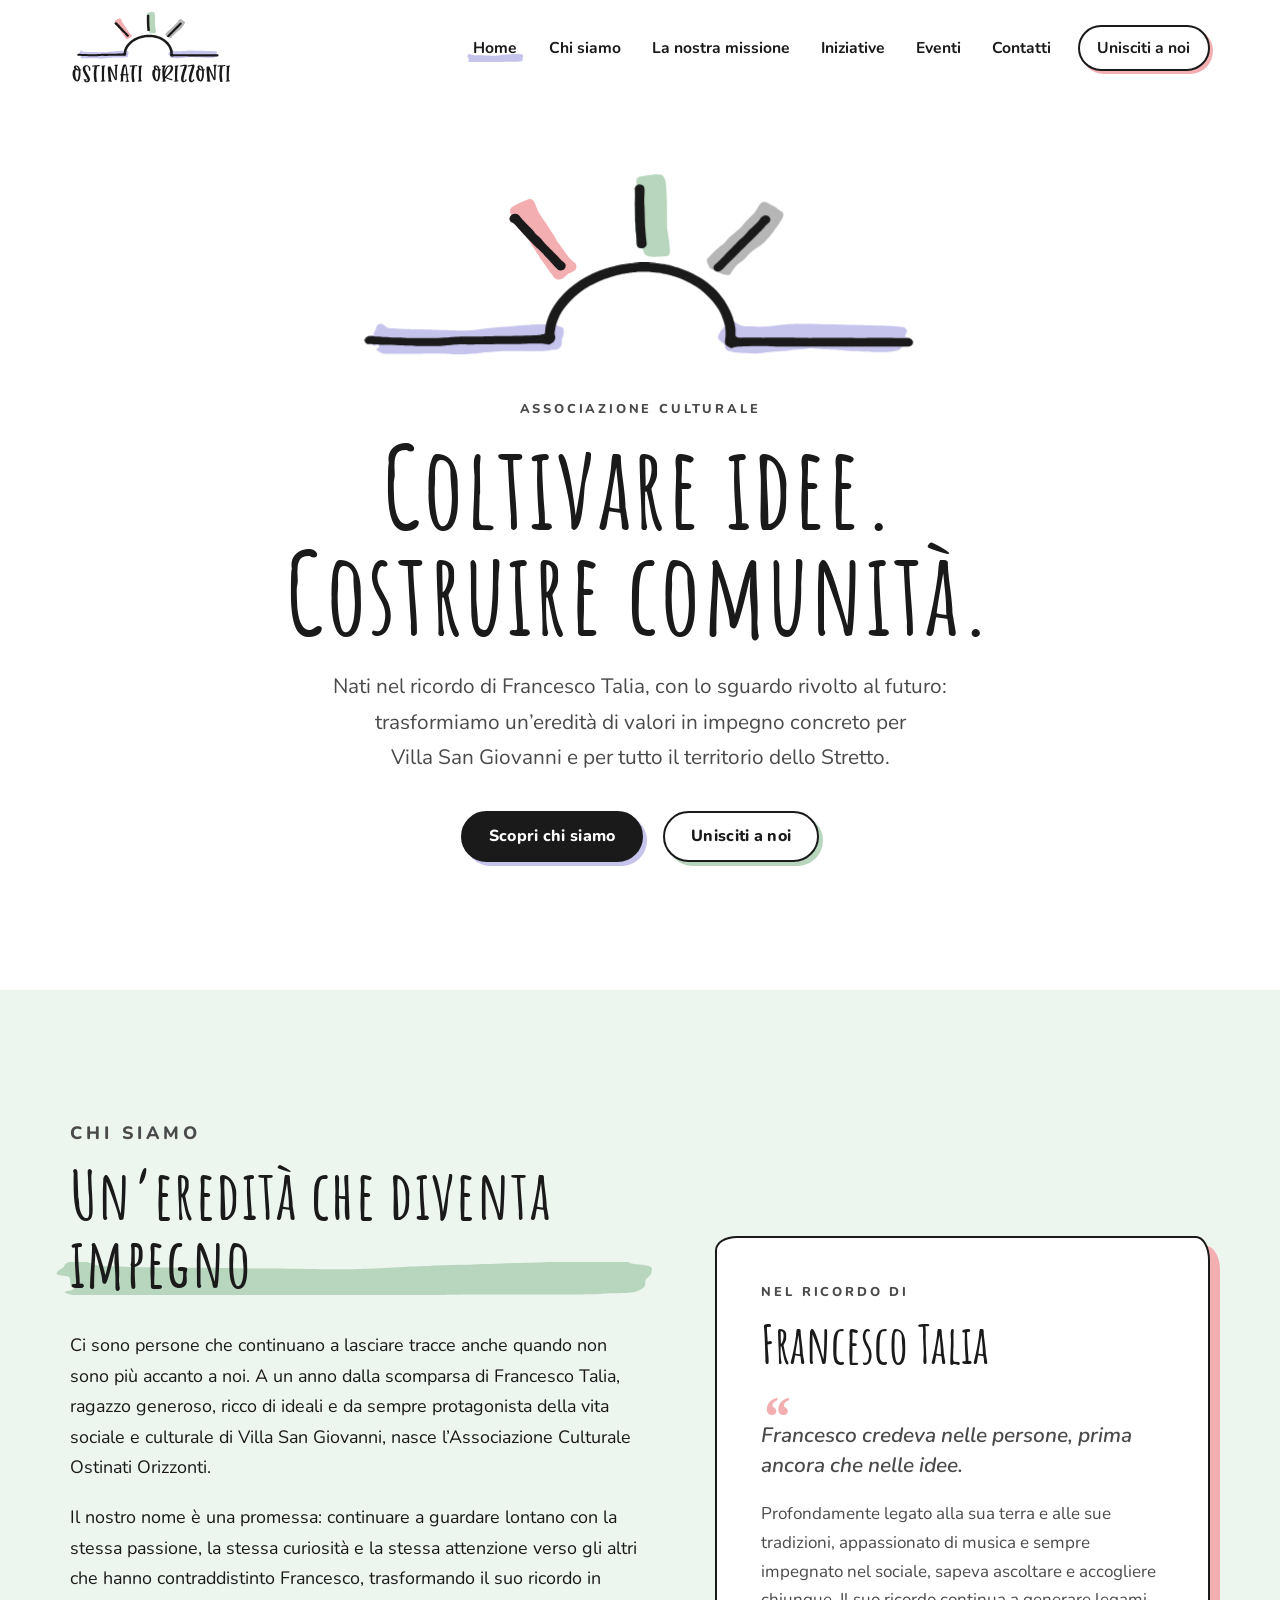
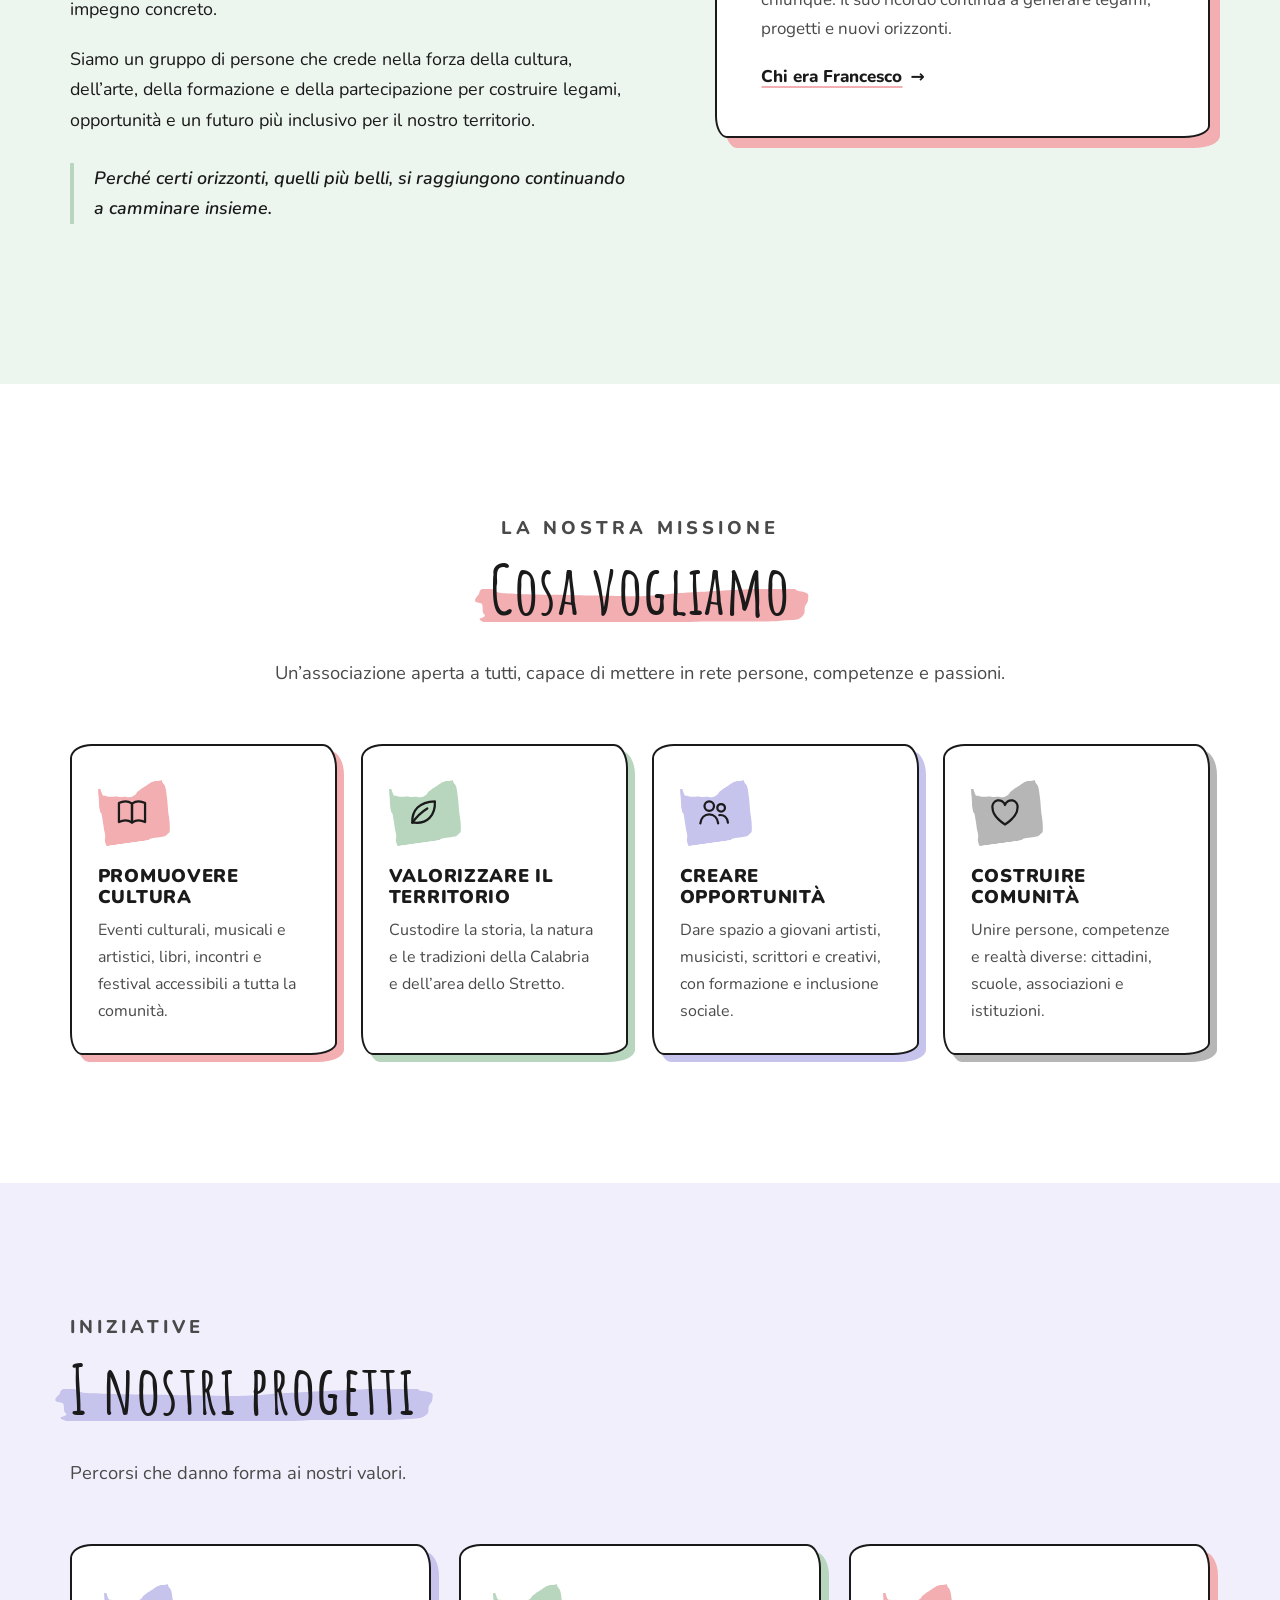
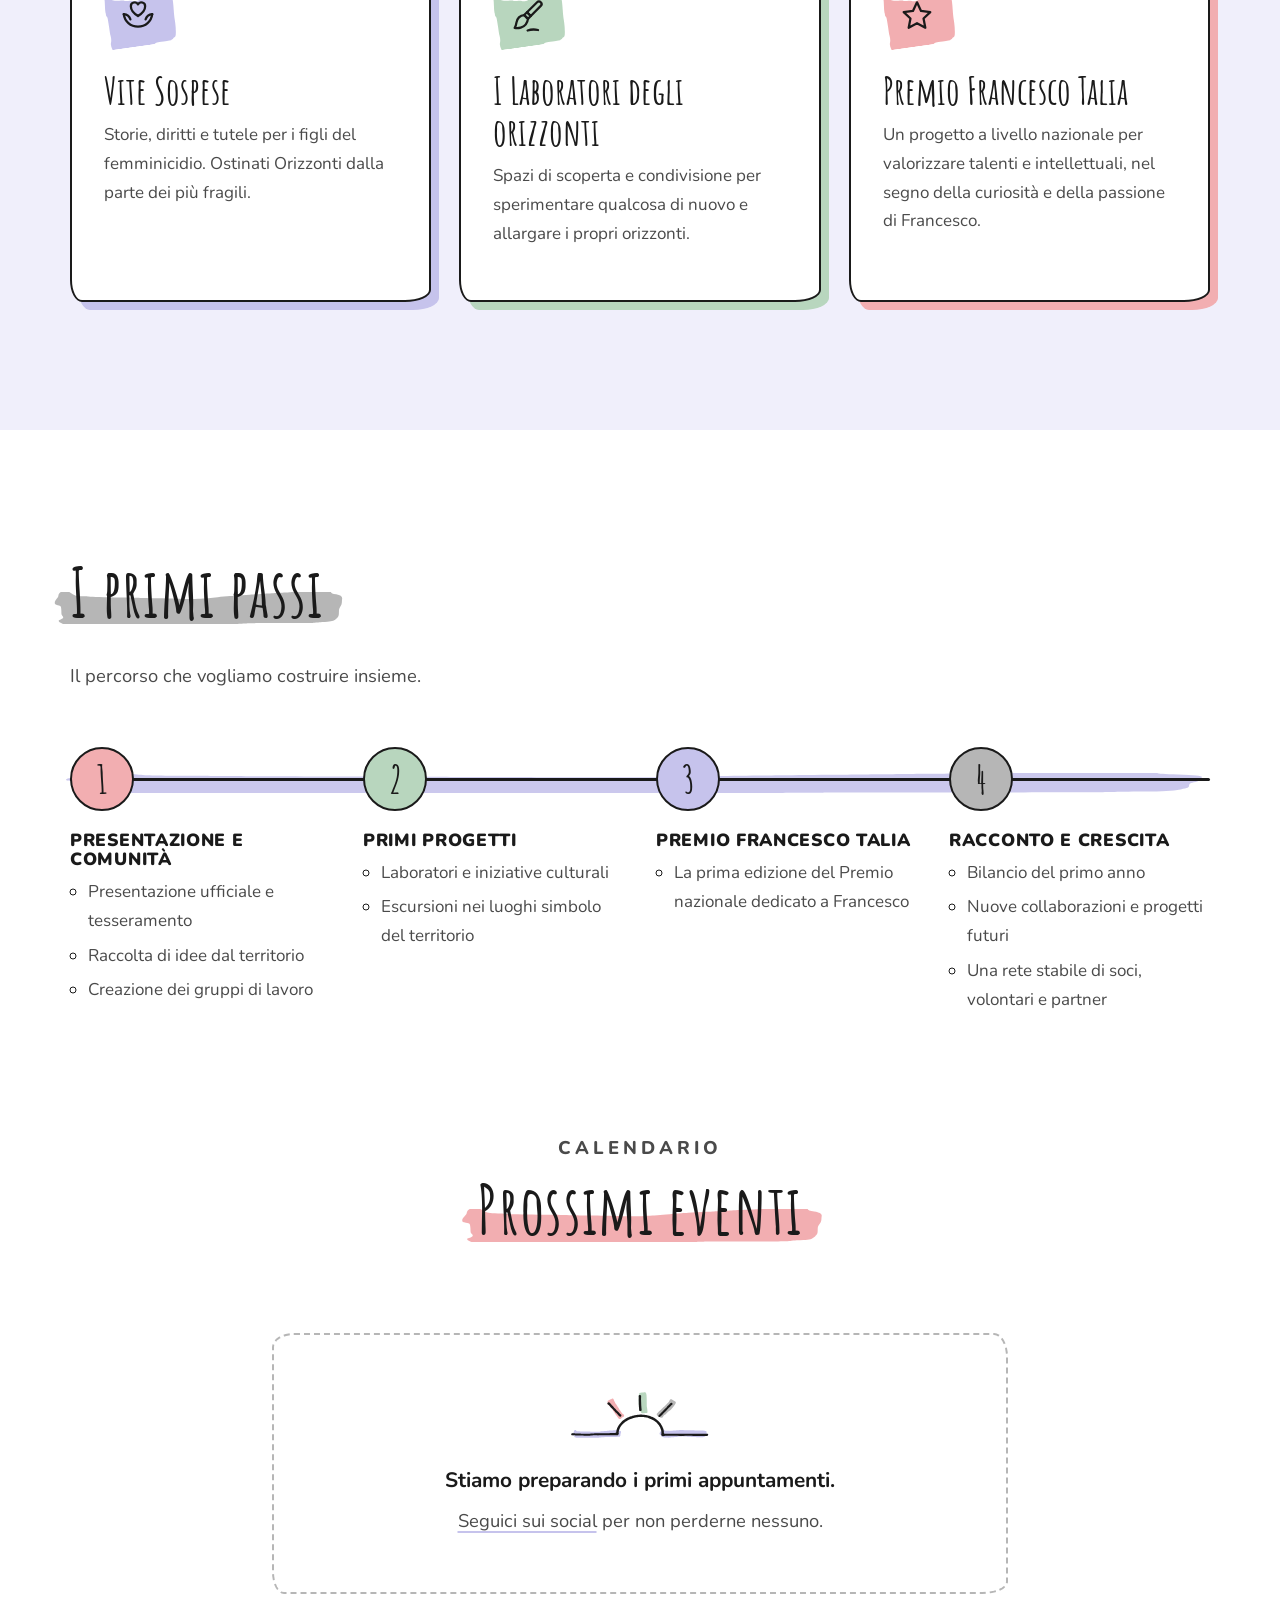
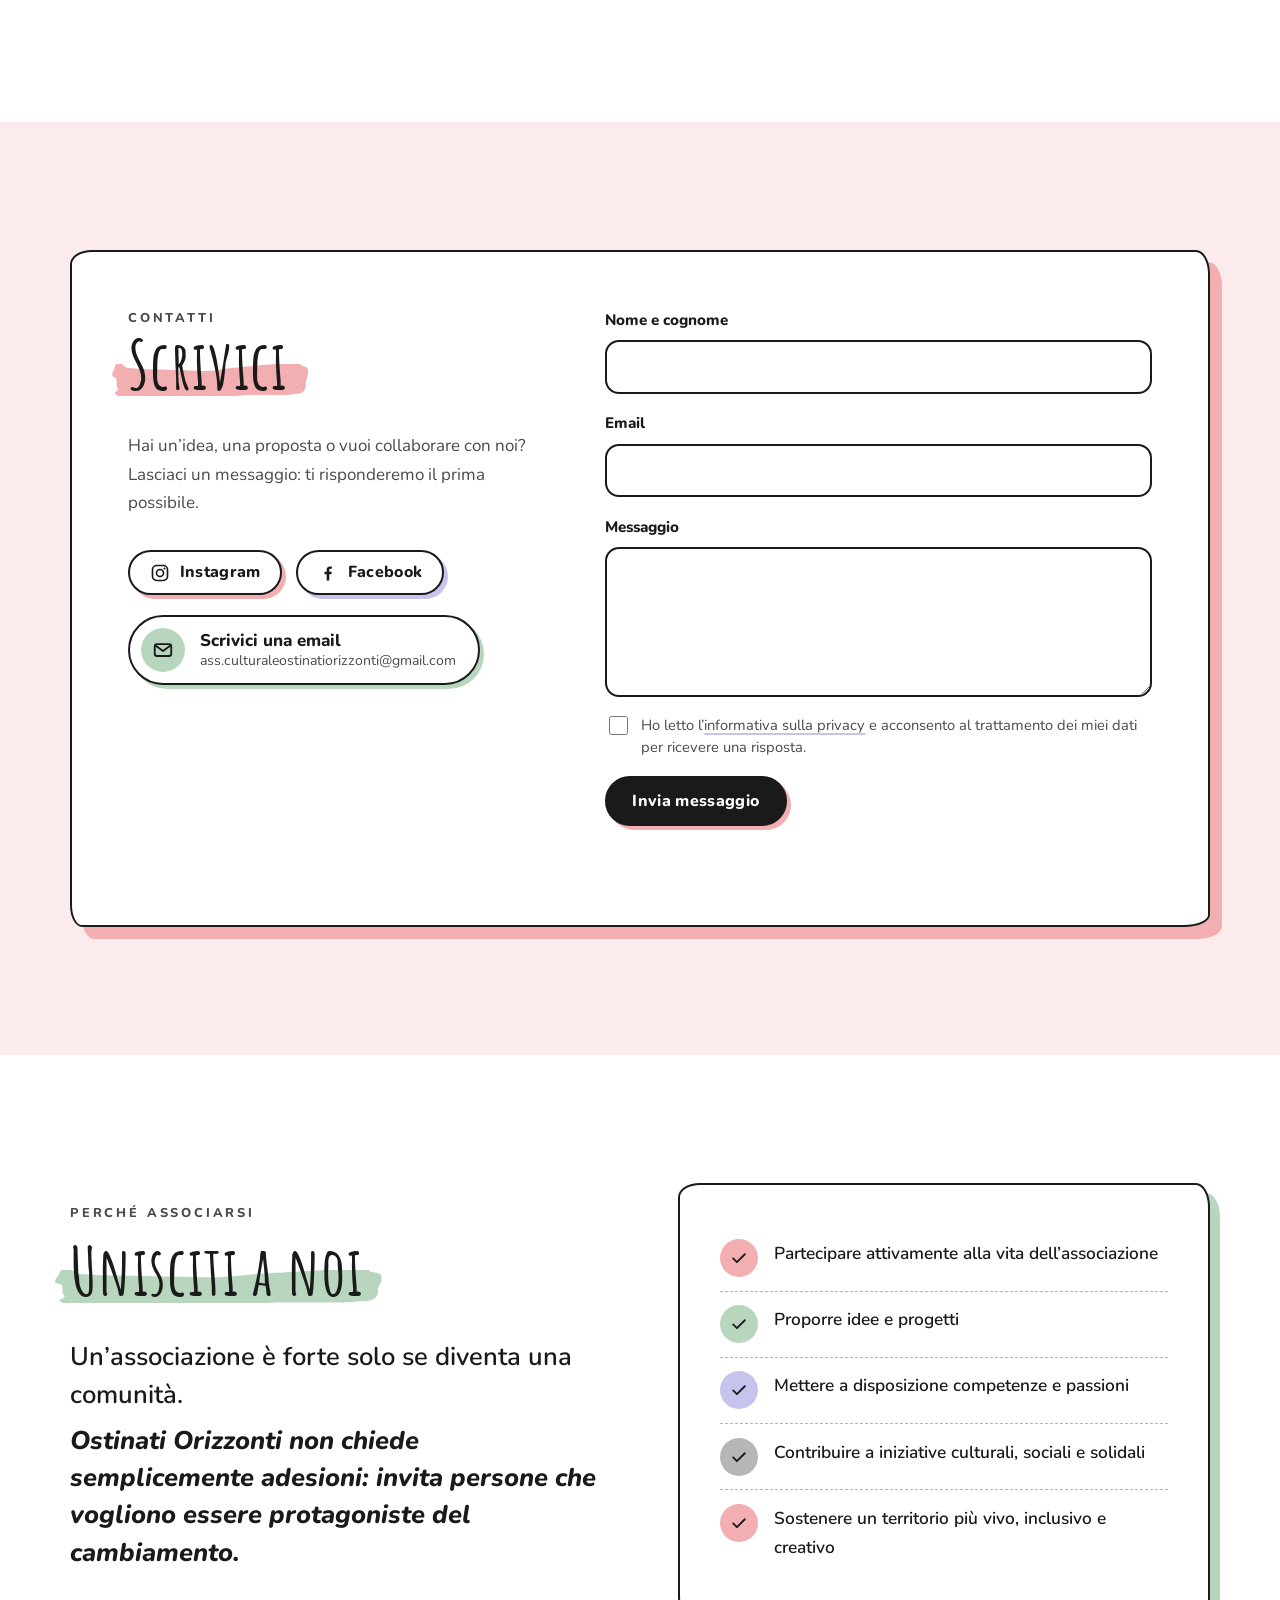
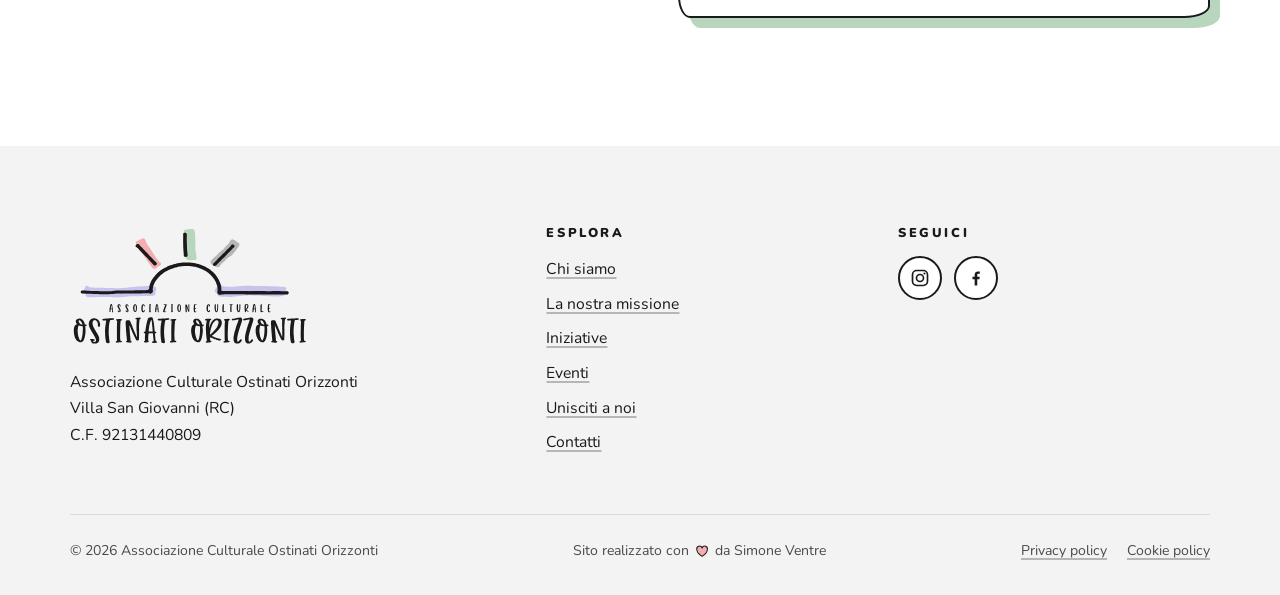
==== commit 82d00b55: "Iniziative: "Ostinati Talks" diventa "I Laboratori degli orizzonti" Nuovo titolo, nuovo testo e nuov" ====
--- a/index.html
+++ b/index.html
@@ -66,6 +66,7 @@
     <symbol id="i-persone" viewBox="0 0 32 32"><circle cx="12" cy="11" r="4"/><path d="M4.5 25.5c.6-4.8 3.6-7.5 7.5-7.5s6.9 2.7 7.5 7.5"/><circle cx="22" cy="12.5" r="3.2"/><path d="M20.5 18.6c3.8-.5 6.6 1.9 7.2 6.4"/></symbol>
     <symbol id="i-cuore" viewBox="0 0 32 32"><path d="M16 26.5S5.5 20.4 5.5 12.6A5.4 5.4 0 0 1 16 10.1a5.4 5.4 0 0 1 10.5 2.5C26.5 20.4 16 26.5 16 26.5z"/></symbol>
     <symbol id="i-stella" viewBox="0 0 32 32"><path d="M16 4.5l3.4 7.2 7.8 1-5.7 5.4 1.5 7.8L16 22.1l-7 3.8 1.5-7.8-5.7-5.4 7.8-1z"/></symbol>
+    <symbol id="i-pennello" viewBox="0 0 32 32"><path d="M27.6 4.4c.9.9.9 2.2 0 3.1L19.2 16l-3.2-3.2 8.5-8.4c.9-.9 2.2-.9 3.1 0z"/><path d="M16 12.8l3.2 3.2-2.4 2.4-3.2-3.2z"/><path d="M13.6 15.2l3.2 3.2c-.4 3.6-2.6 6.3-6.1 7.4-1.7.5-3.5.6-5.1.2 1-1.3 1.3-2.8 1.5-4.4.4-3.5 3.1-6.3 6.5-6.4z"/><path d="M16.5 28.2c2.6-.9 5.6-1.1 8.8-.4"/></symbol>
     <symbol id="i-fumetto" viewBox="0 0 32 32"><path d="M6 7h20.5v13.5H13l-6.5 5v-5H6z"/><path d="M11.5 14h.01M16.2 14h.01M20.9 14h.01" stroke-width="3"/></symbol>
     <symbol id="i-protezione" viewBox="0 0 32 32"><path d="M16 16s-6-3.7-6-8a3.2 3.2 0 0 1 6-1.8 3.2 3.2 0 0 1 6 1.8c0 4.3-6 8-6 8z"/><path d="M4 14.5c.8 6.2 5.6 10.5 12 10.5s11.2-4.3 12-10.5"/><path d="M4 14.5c2.6.2 4.8 1.9 5.6 4.4M28 14.5c-2.6.2-4.8 1.9-5.6 4.4"/></symbol>
     <symbol id="i-spunta" viewBox="0 0 24 24"><path d="M5 12.5l4.5 4.5L19 7.5"/></symbol>
@@ -198,11 +199,11 @@
             <p>Storie, diritti e tutele per i figli del femminicidio. Ostinati Orizzonti dalla parte dei più fragili.</p>
           </li>
           <li class="iniziativa accento-verde rivela">
-            <span class="icona" aria-hidden="true"><svg><use href="#i-fumetto"/></svg></span>
-            <h3>Ostinati Talks</h3>
-            <p>Incontri con persone, storie e idee che ispirano: momenti di dialogo e confronto aperti a tutti.</p>
+            <span class="icona" aria-hidden="true"><svg><use href="#i-pennello"/></svg></span>
+            <h3>I Laboratori degli orizzonti</h3>
+            <p>Spazi di scoperta e condivisione per sperimentare qualcosa di nuovo e allargare i propri orizzonti.</p>
             <!-- Da riattivare quando ci sarà la pagina Iniziative:
-            <a class="link-freccia" href="iniziative.html#talks"><span>Scopri i Talks</span></a> -->
+            <a class="link-freccia" href="iniziative.html#laboratori"><span>Scopri i Laboratori</span></a> -->
           </li>
           <li class="iniziativa accento-rosa rivela">
             <span class="icona" aria-hidden="true"><svg><use href="#i-stella"/></svg></span>
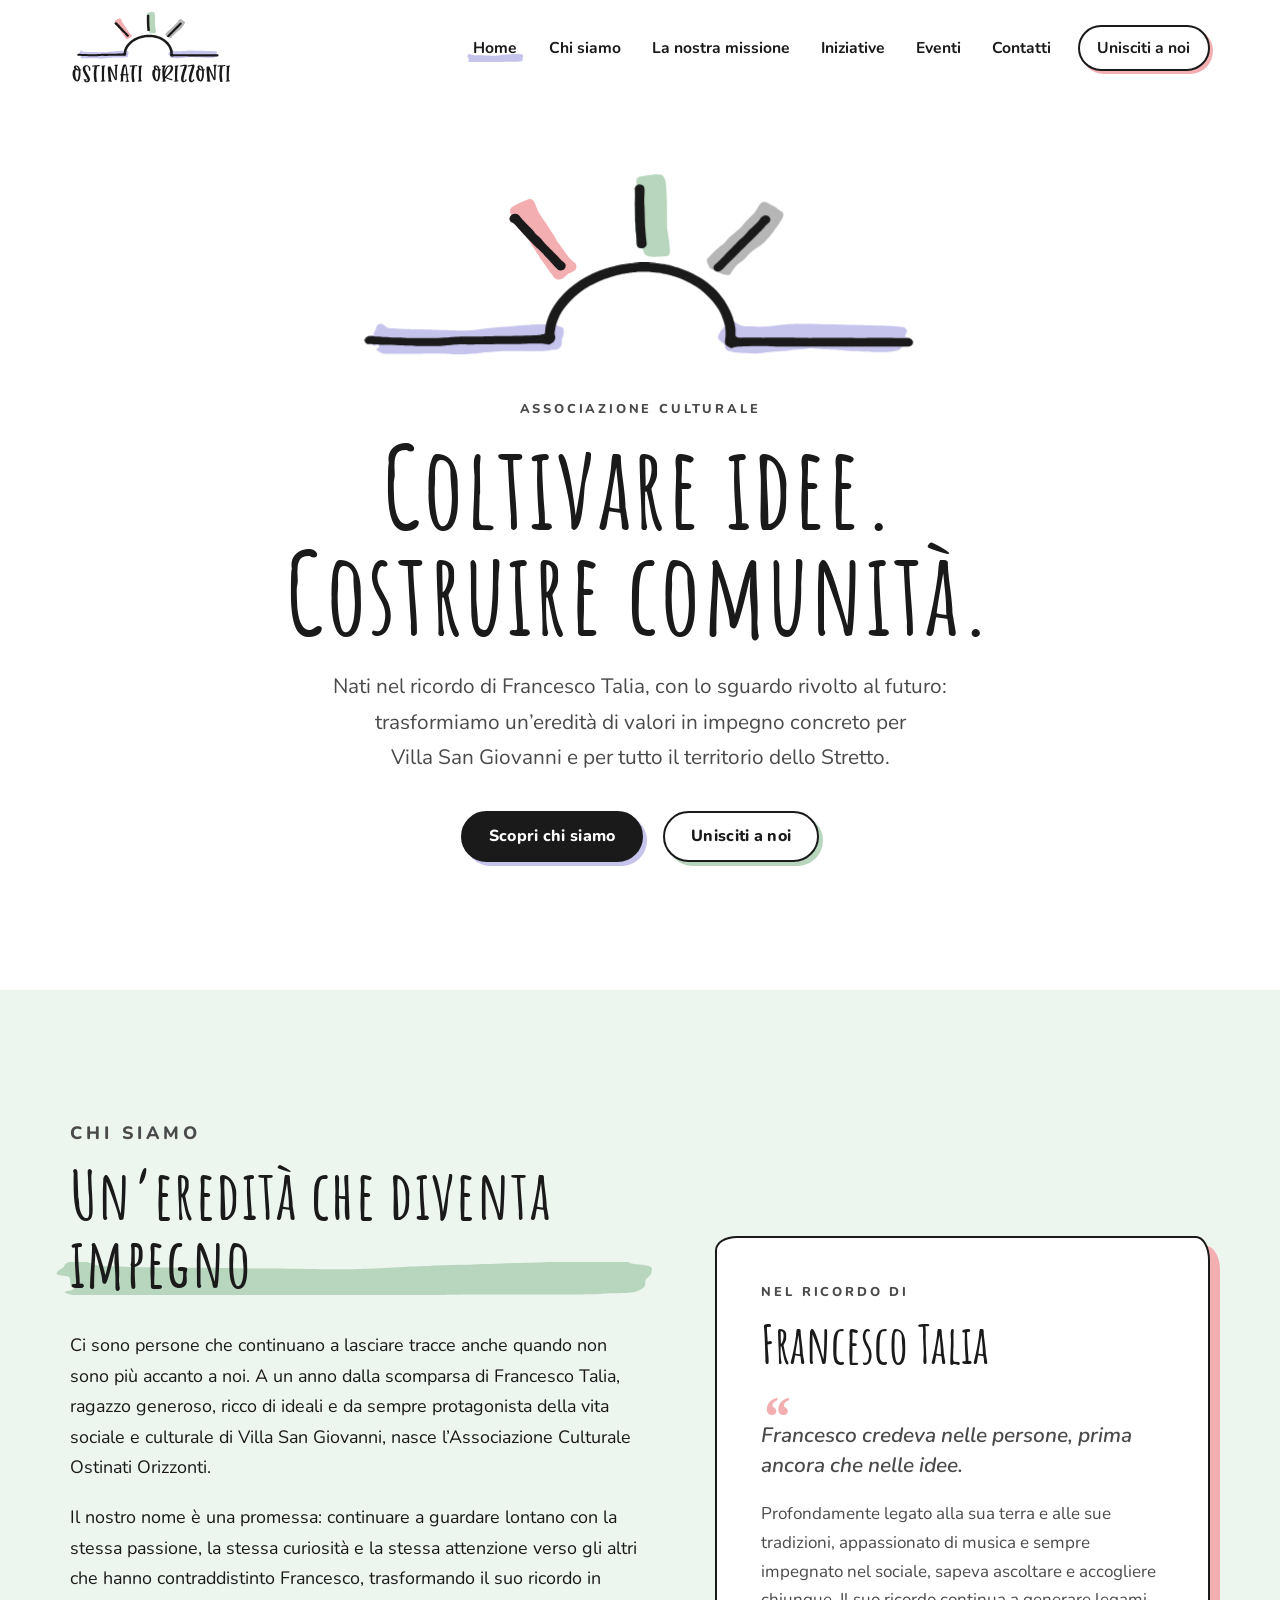
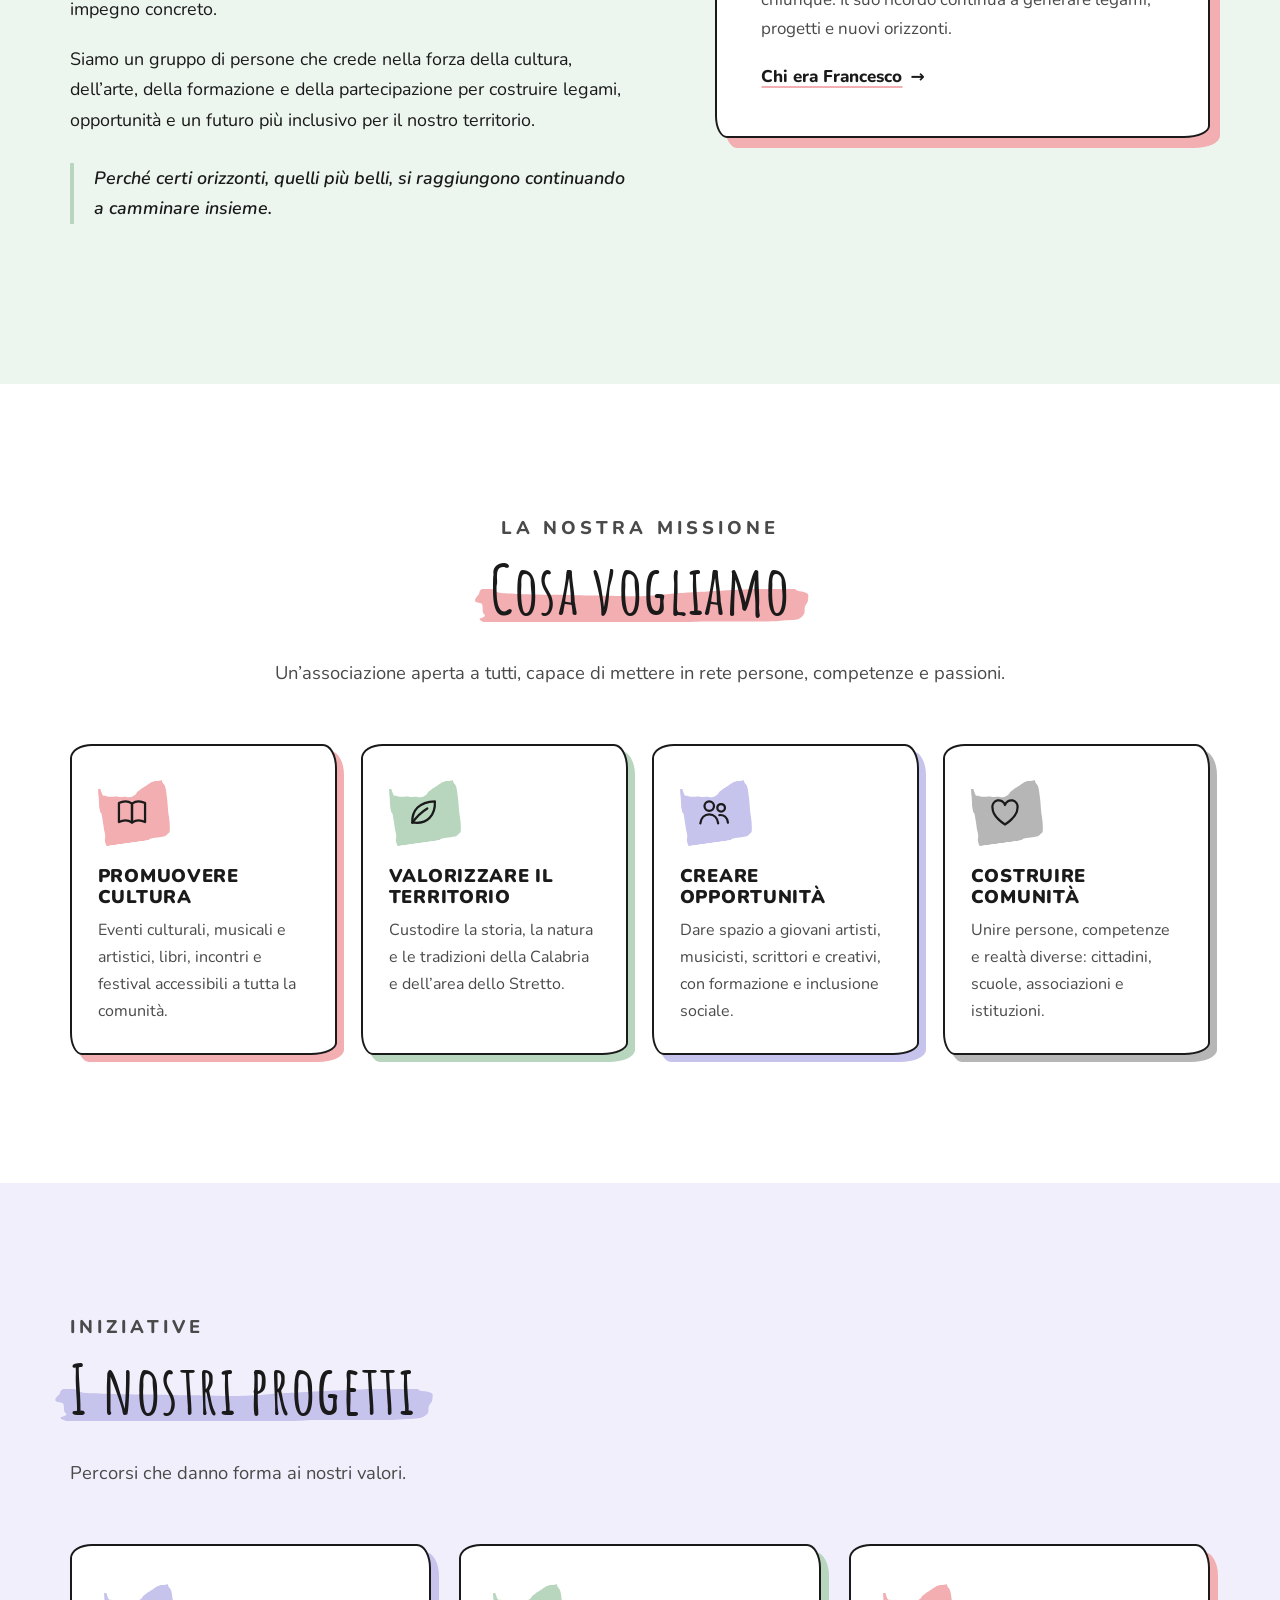
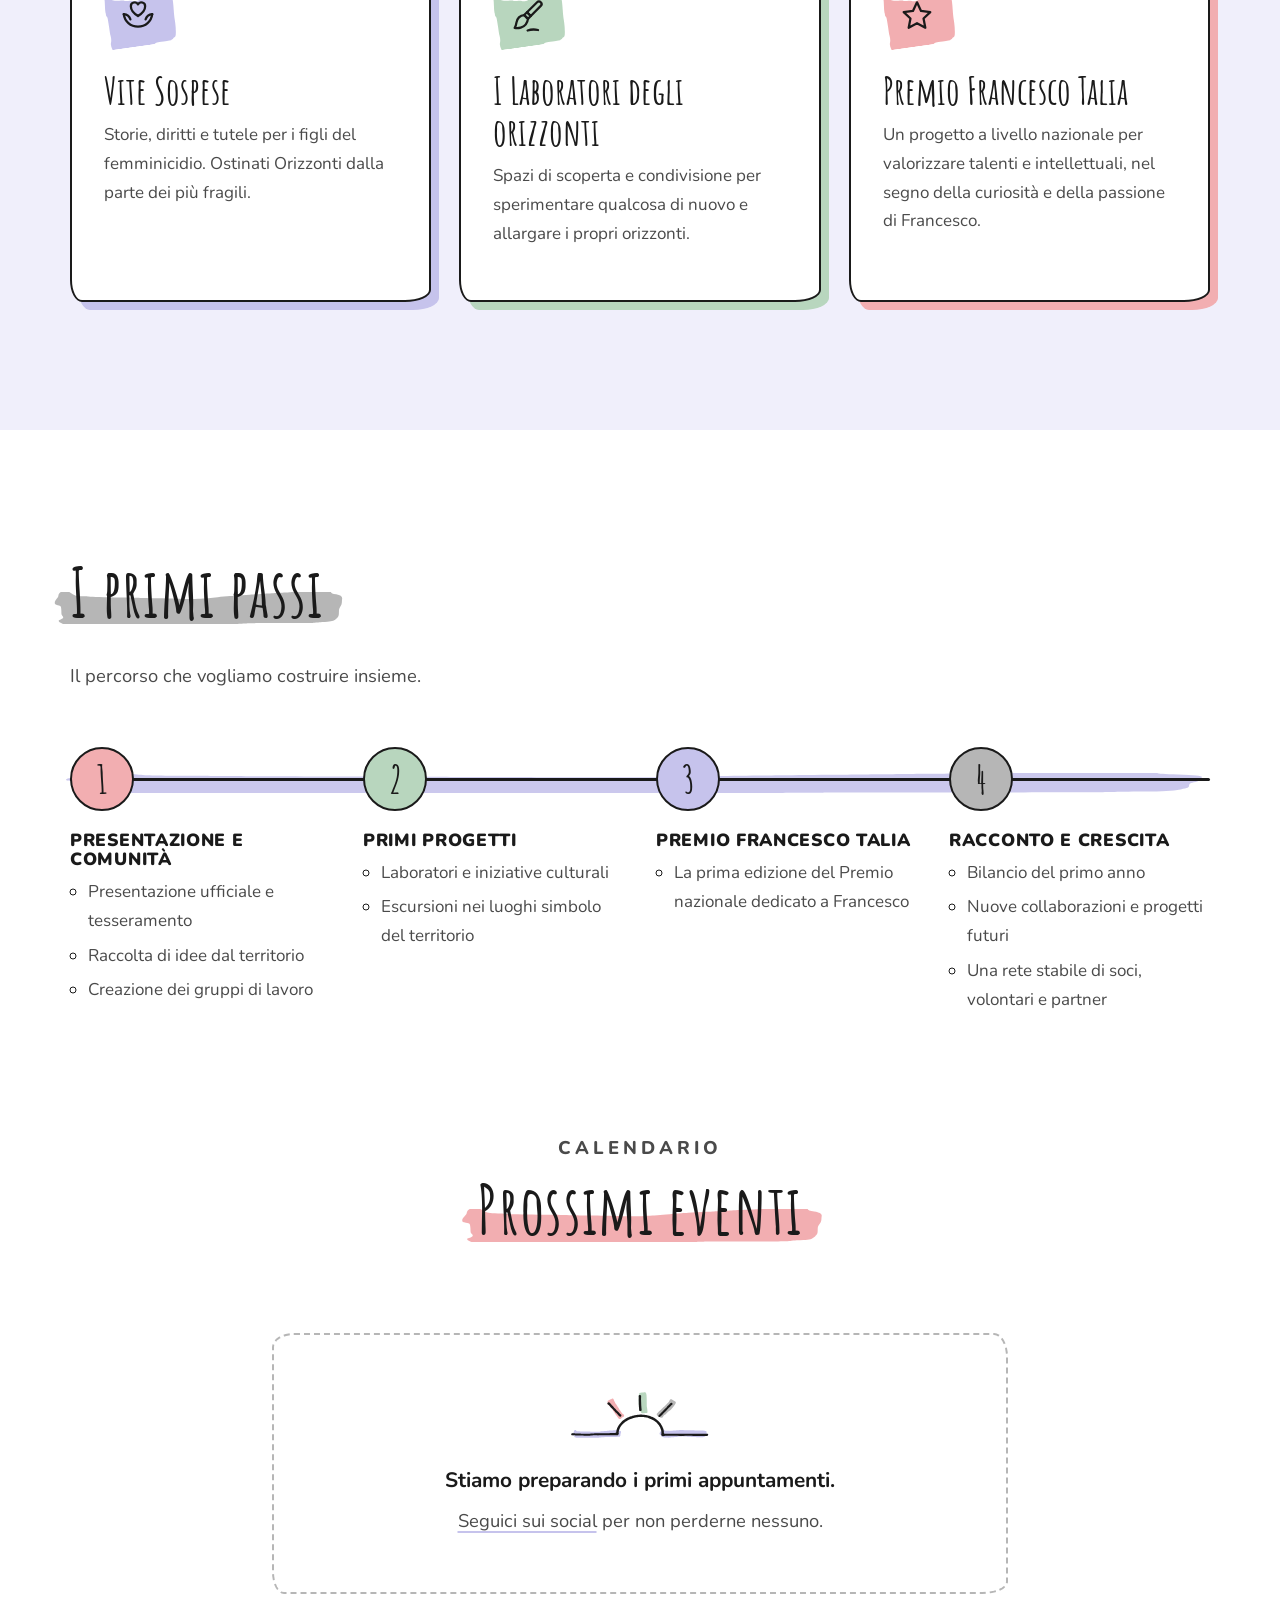
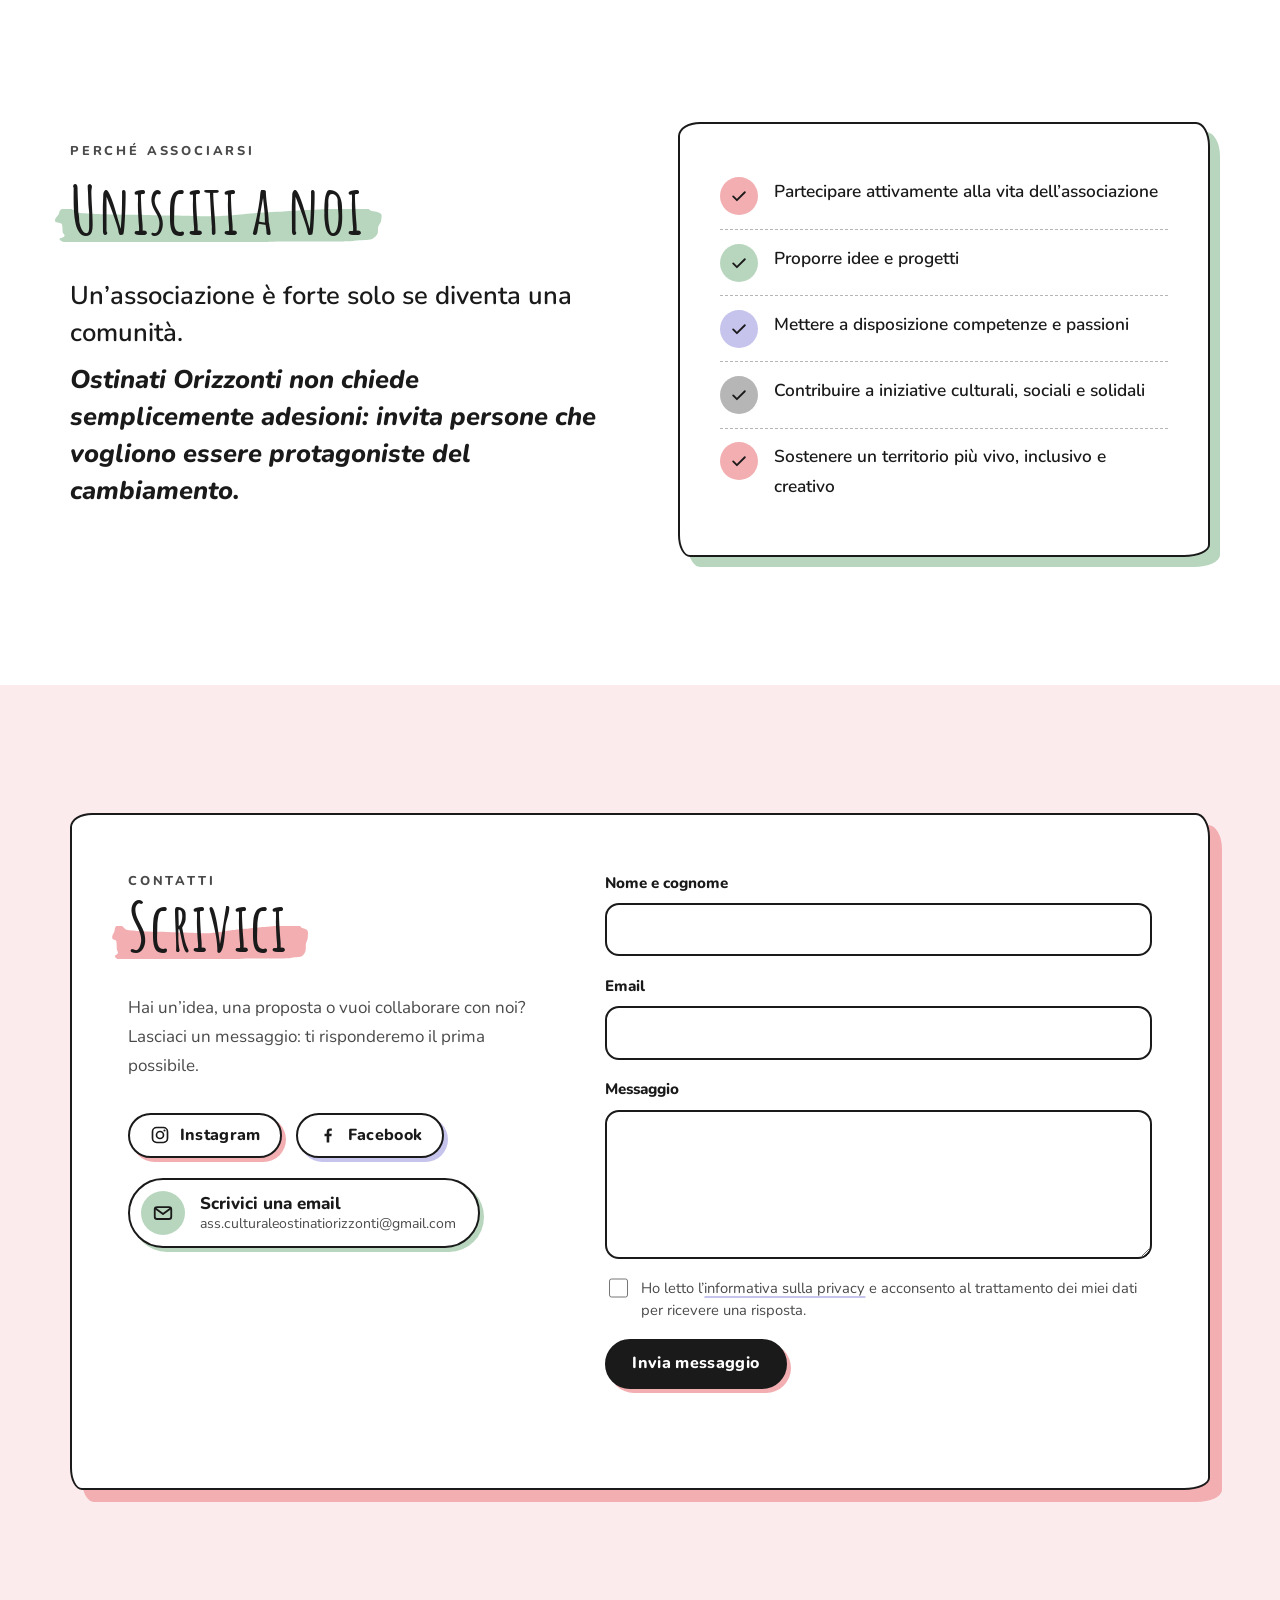
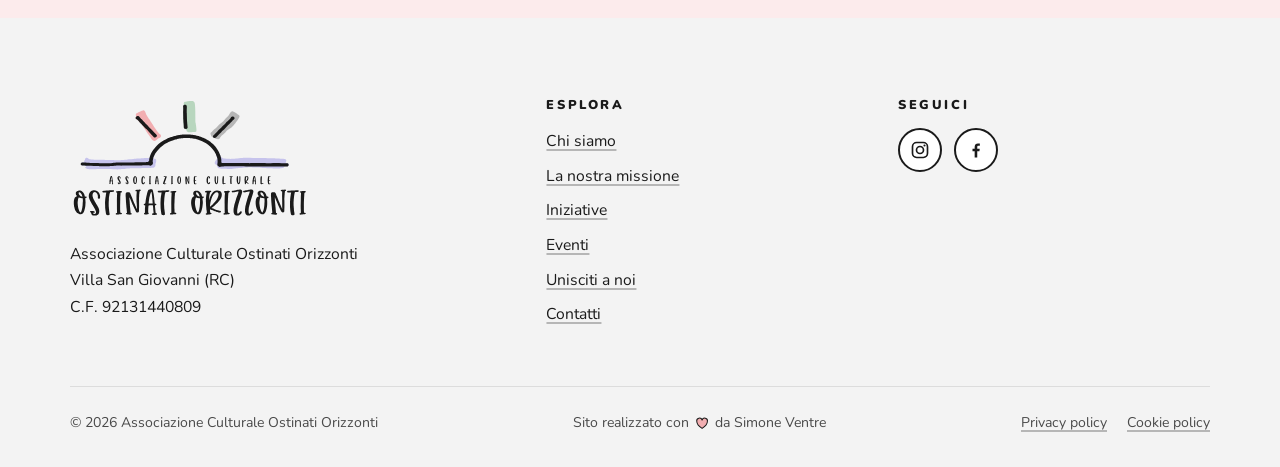
==== commit 341d5d1a: "Home: la sezione "Unisciti a noi" ora viene prima di "Contatti" Tolto il margine superiore di "Unisc" ====
--- a/index.html
+++ b/index.html
@@ -276,6 +276,25 @@
       </div>
     </section>
 
+    <!-- ===== Unisciti a noi ===== -->
+    <section class="sezione" id="unisciti" style="padding-top: 0" aria-labelledby="titolo-unisciti">
+      <div class="contenitore unisciti">
+        <div class="rivela">
+          <p class="sopratitolo">Perché associarsi</p>
+          <h2 class="titolo accento-verde" id="titolo-unisciti">Unisciti a noi</h2>
+          <p class="unisciti__frase">Un’associazione è forte solo se diventa una comunità. <em>Ostinati Orizzonti non chiede semplicemente adesioni: invita persone che vogliono essere protagoniste del cambiamento.</em></p>
+        </div>
+
+        <ul class="motivi rivela" aria-label="Associarsi significa">
+          <li><span class="spunta accento-rosa" aria-hidden="true"><svg><use href="#i-spunta"/></svg></span>Partecipare attivamente alla vita dell’associazione</li>
+          <li><span class="spunta accento-verde" aria-hidden="true"><svg><use href="#i-spunta"/></svg></span>Proporre idee e progetti</li>
+          <li><span class="spunta accento-lavanda" aria-hidden="true"><svg><use href="#i-spunta"/></svg></span>Mettere a disposizione competenze e passioni</li>
+          <li><span class="spunta accento-grigio" aria-hidden="true"><svg><use href="#i-spunta"/></svg></span>Contribuire a iniziative culturali, sociali e solidali</li>
+          <li><span class="spunta accento-rosa" aria-hidden="true"><svg><use href="#i-spunta"/></svg></span>Sostenere un territorio più vivo, inclusivo e creativo</li>
+        </ul>
+      </div>
+    </section>
+
     <!-- ===== Contatti ===== -->
     <section class="sezione sezione--tinta" id="contatti" style="--sfondo: var(--rosa-chiaro)" aria-labelledby="titolo-scrivici">
       <div class="contenitore">
@@ -334,25 +353,6 @@
       </div>
     </section>
 
-    <!-- ===== Unisciti a noi ===== -->
-    <section class="sezione" id="unisciti" aria-labelledby="titolo-unisciti">
-      <div class="contenitore unisciti">
-        <div class="rivela">
-          <p class="sopratitolo">Perché associarsi</p>
-          <h2 class="titolo accento-verde" id="titolo-unisciti">Unisciti a noi</h2>
-          <p class="unisciti__frase">Un’associazione è forte solo se diventa una comunità. <em>Ostinati Orizzonti non chiede semplicemente adesioni: invita persone che vogliono essere protagoniste del cambiamento.</em></p>
-        </div>
-
-        <ul class="motivi rivela" aria-label="Associarsi significa">
-          <li><span class="spunta accento-rosa" aria-hidden="true"><svg><use href="#i-spunta"/></svg></span>Partecipare attivamente alla vita dell’associazione</li>
-          <li><span class="spunta accento-verde" aria-hidden="true"><svg><use href="#i-spunta"/></svg></span>Proporre idee e progetti</li>
-          <li><span class="spunta accento-lavanda" aria-hidden="true"><svg><use href="#i-spunta"/></svg></span>Mettere a disposizione competenze e passioni</li>
-          <li><span class="spunta accento-grigio" aria-hidden="true"><svg><use href="#i-spunta"/></svg></span>Contribuire a iniziative culturali, sociali e solidali</li>
-          <li><span class="spunta accento-rosa" aria-hidden="true"><svg><use href="#i-spunta"/></svg></span>Sostenere un territorio più vivo, inclusivo e creativo</li>
-        </ul>
-      </div>
-    </section>
-
   </main>
 
   <!-- ===== Piè di pagina ===== -->
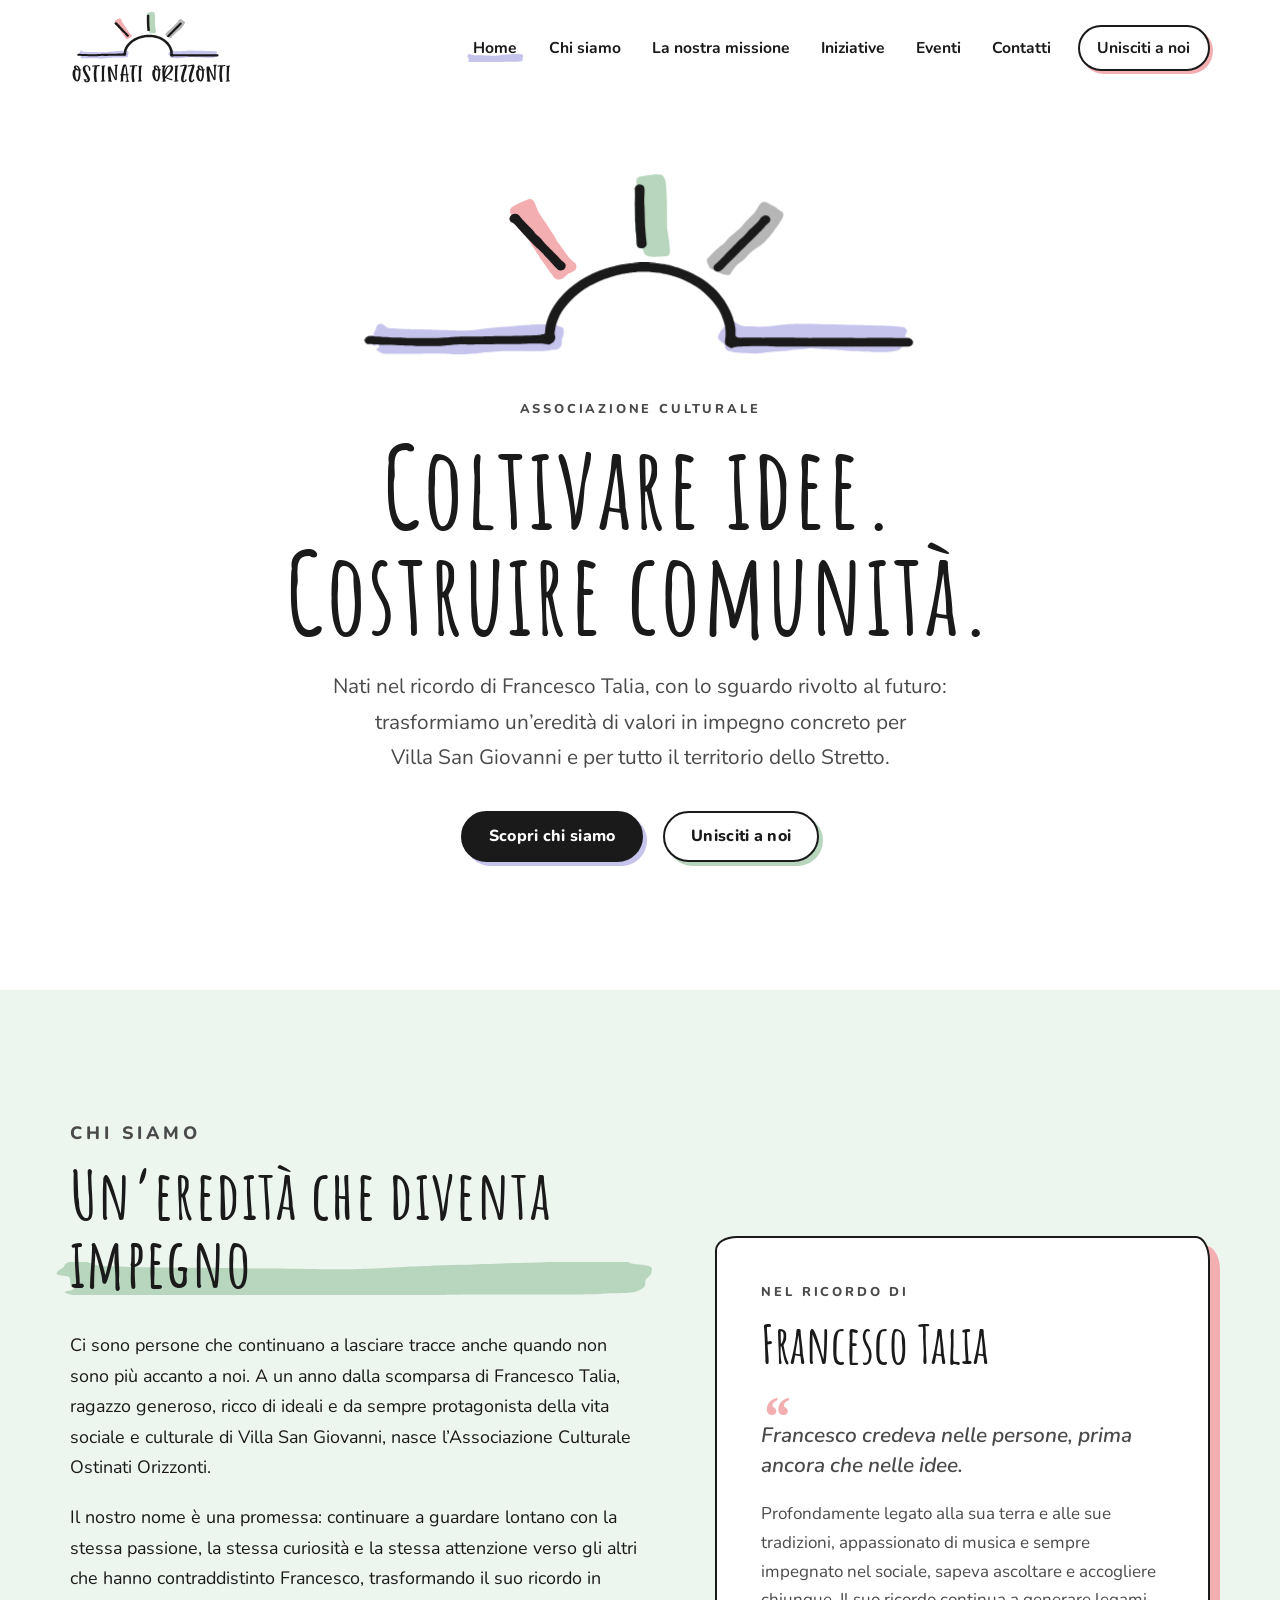
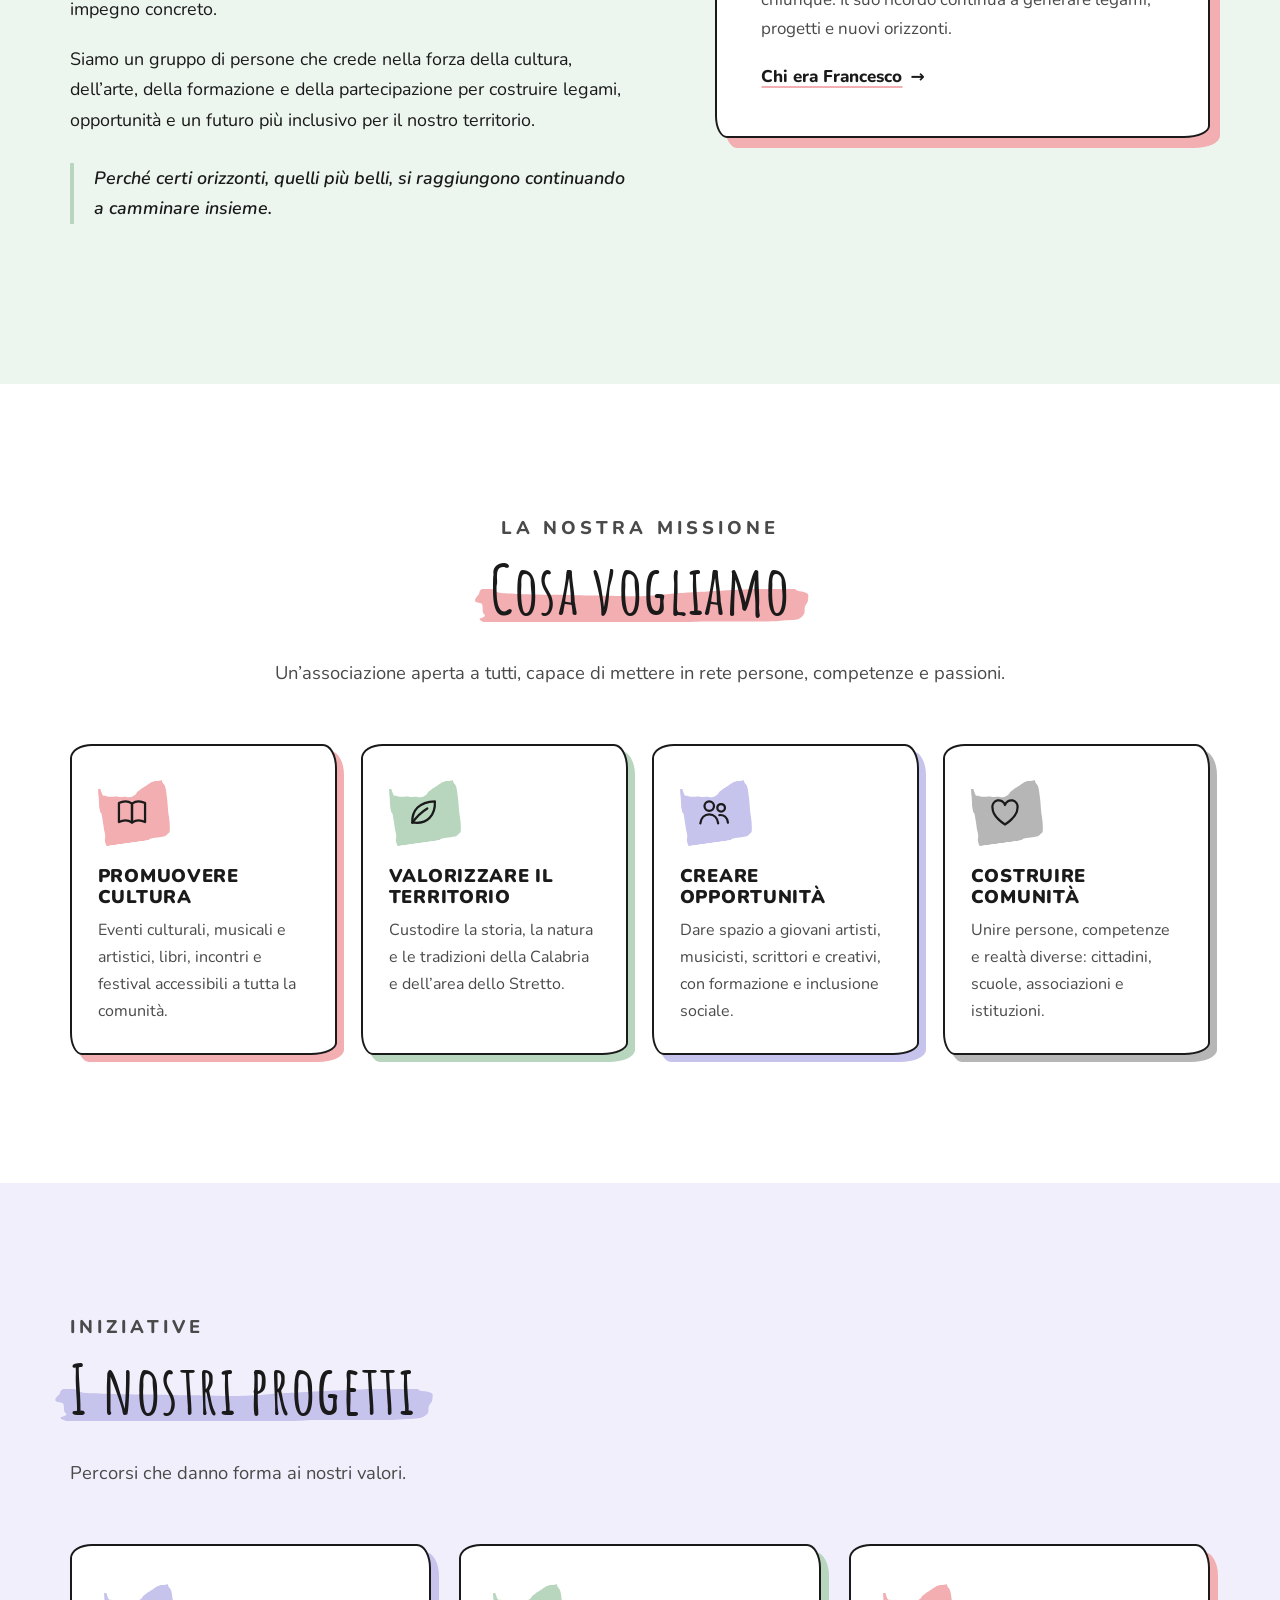
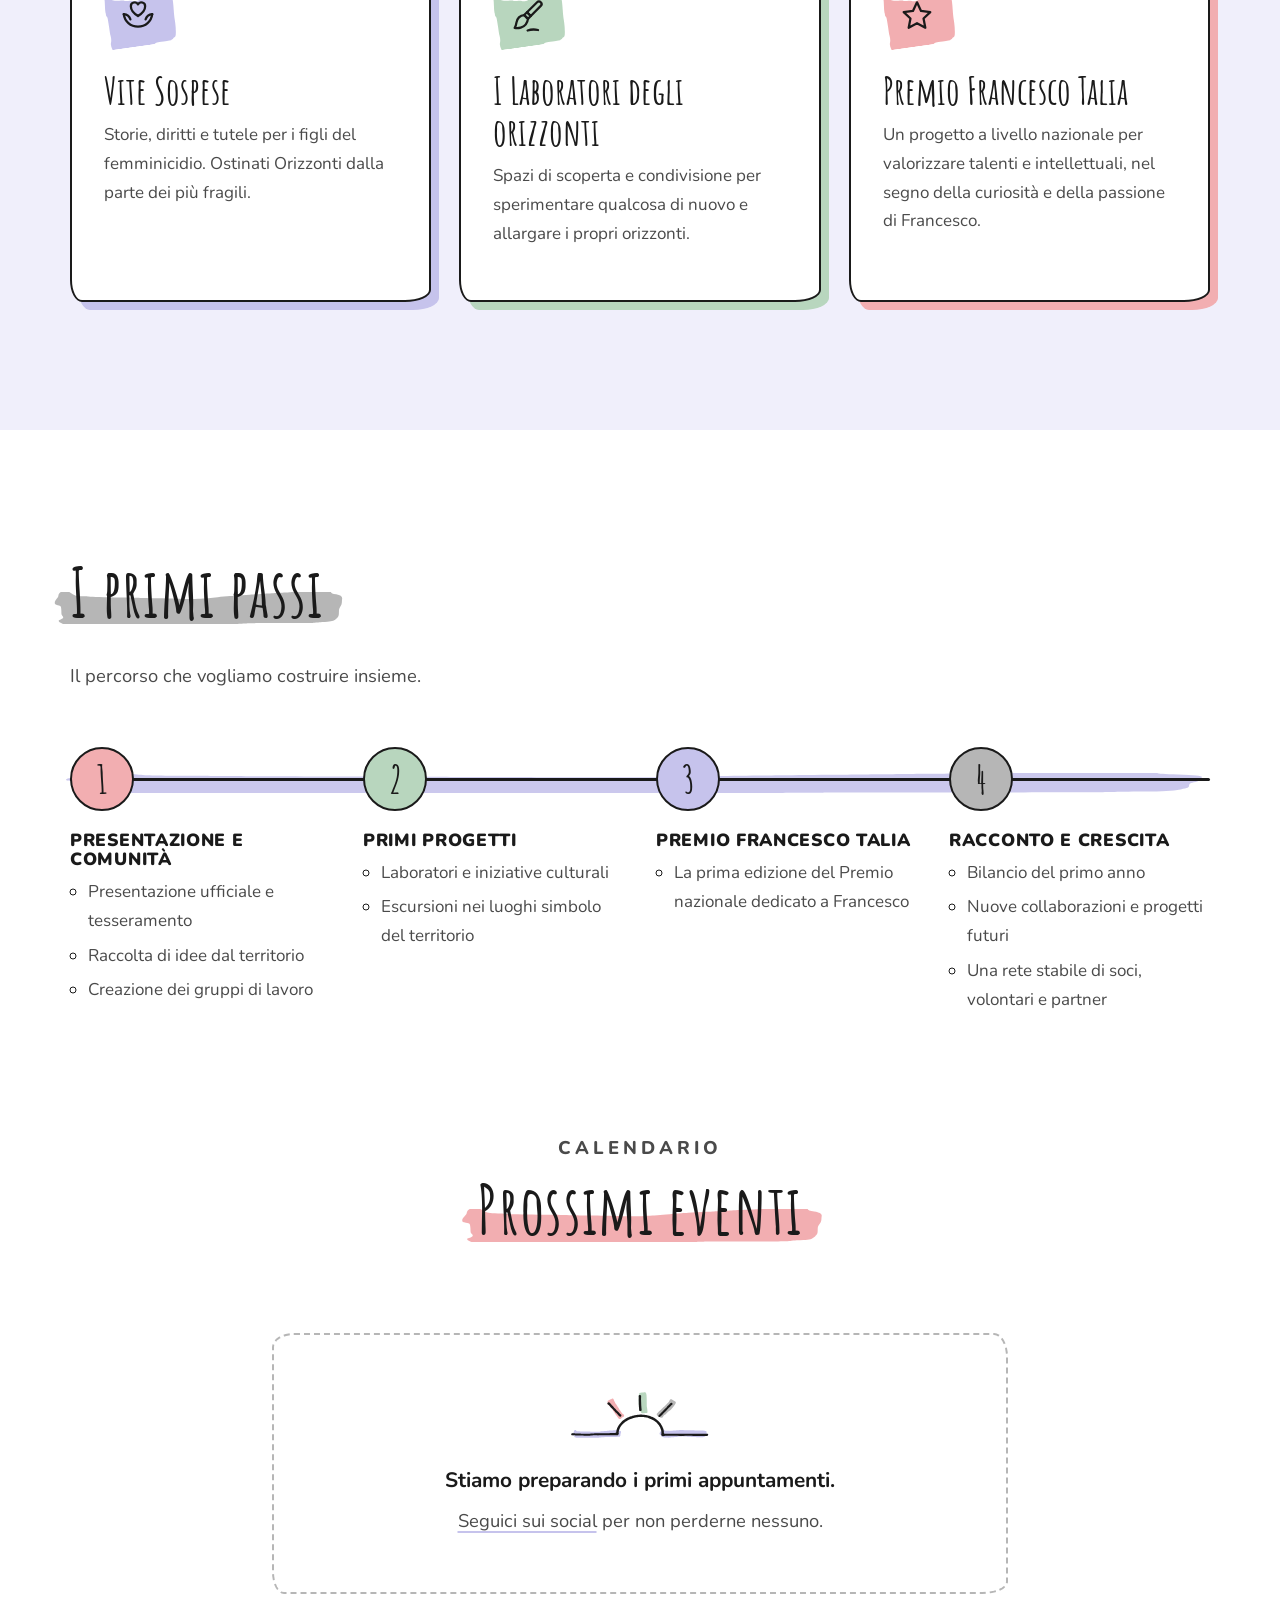
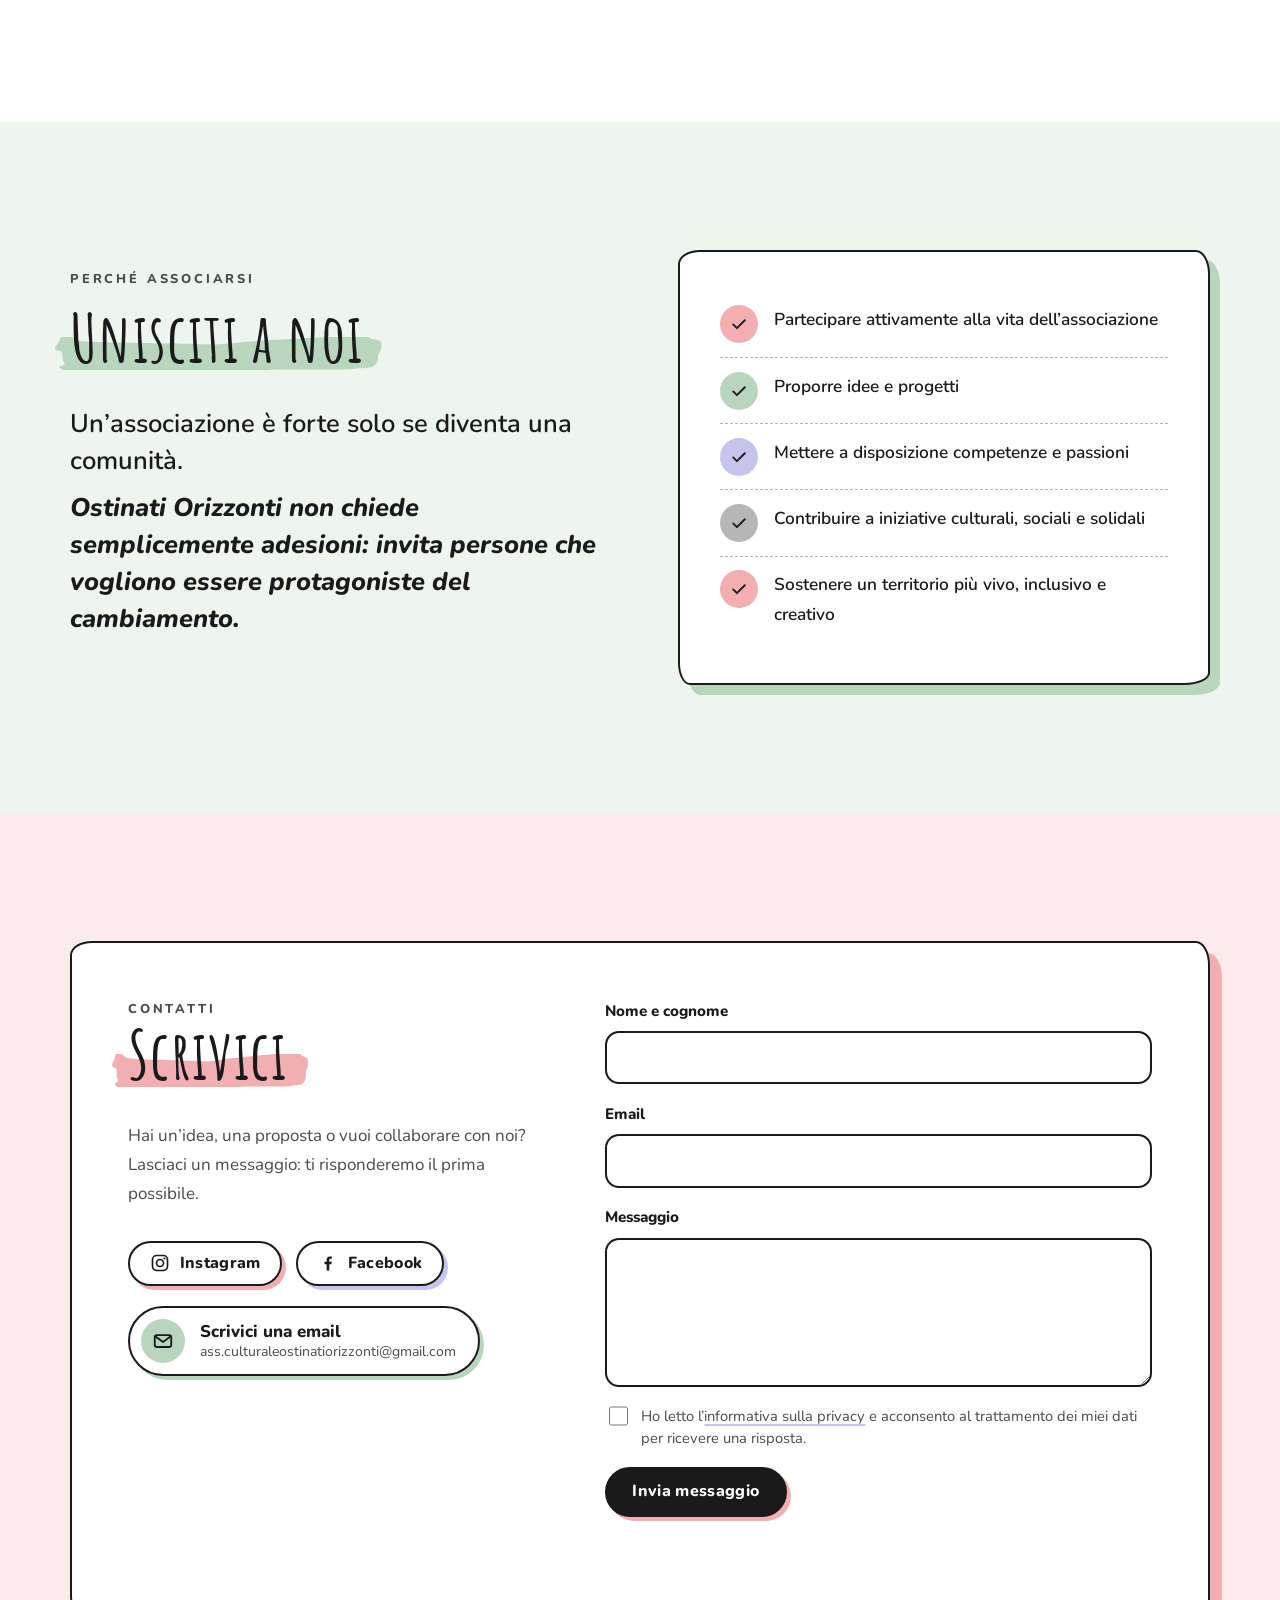
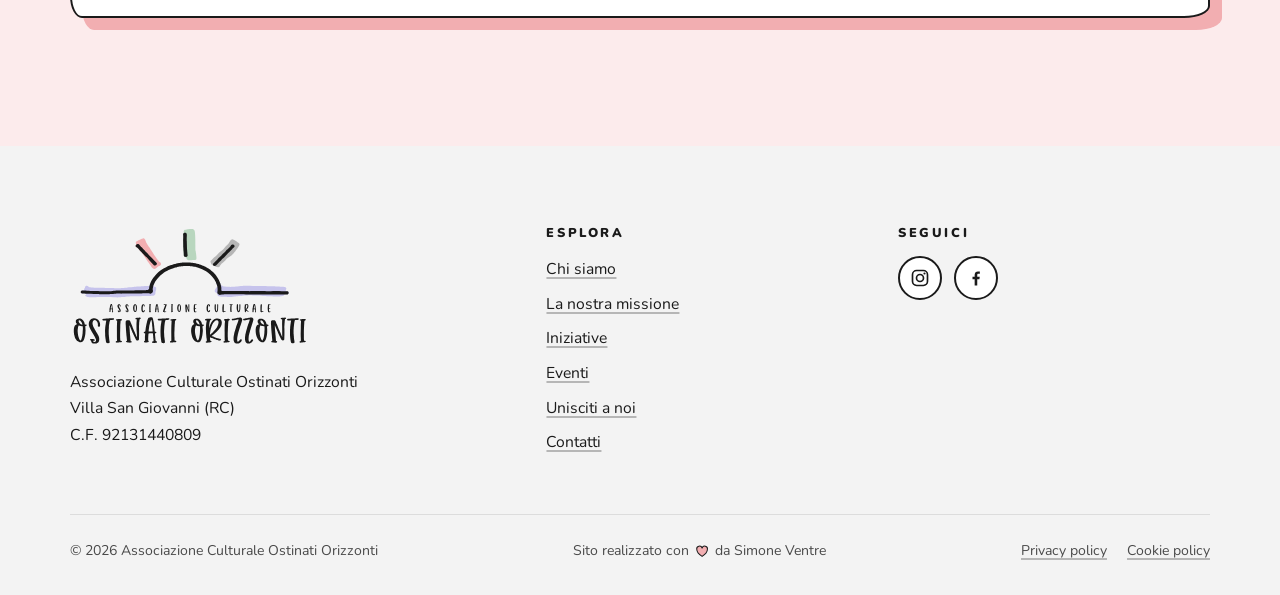
==== commit 42d3a651: "Home: sfondo verde chiaro per la sezione "Unisciti a noi" Così si distingue dalla sezione bianca "I " ====
--- a/index.html
+++ b/index.html
@@ -277,7 +277,7 @@
     </section>
 
     <!-- ===== Unisciti a noi ===== -->
-    <section class="sezione" id="unisciti" style="padding-top: 0" aria-labelledby="titolo-unisciti">
+    <section class="sezione sezione--tinta" id="unisciti" style="--sfondo: var(--verde-chiaro)" aria-labelledby="titolo-unisciti">
       <div class="contenitore unisciti">
         <div class="rivela">
           <p class="sopratitolo">Perché associarsi</p>
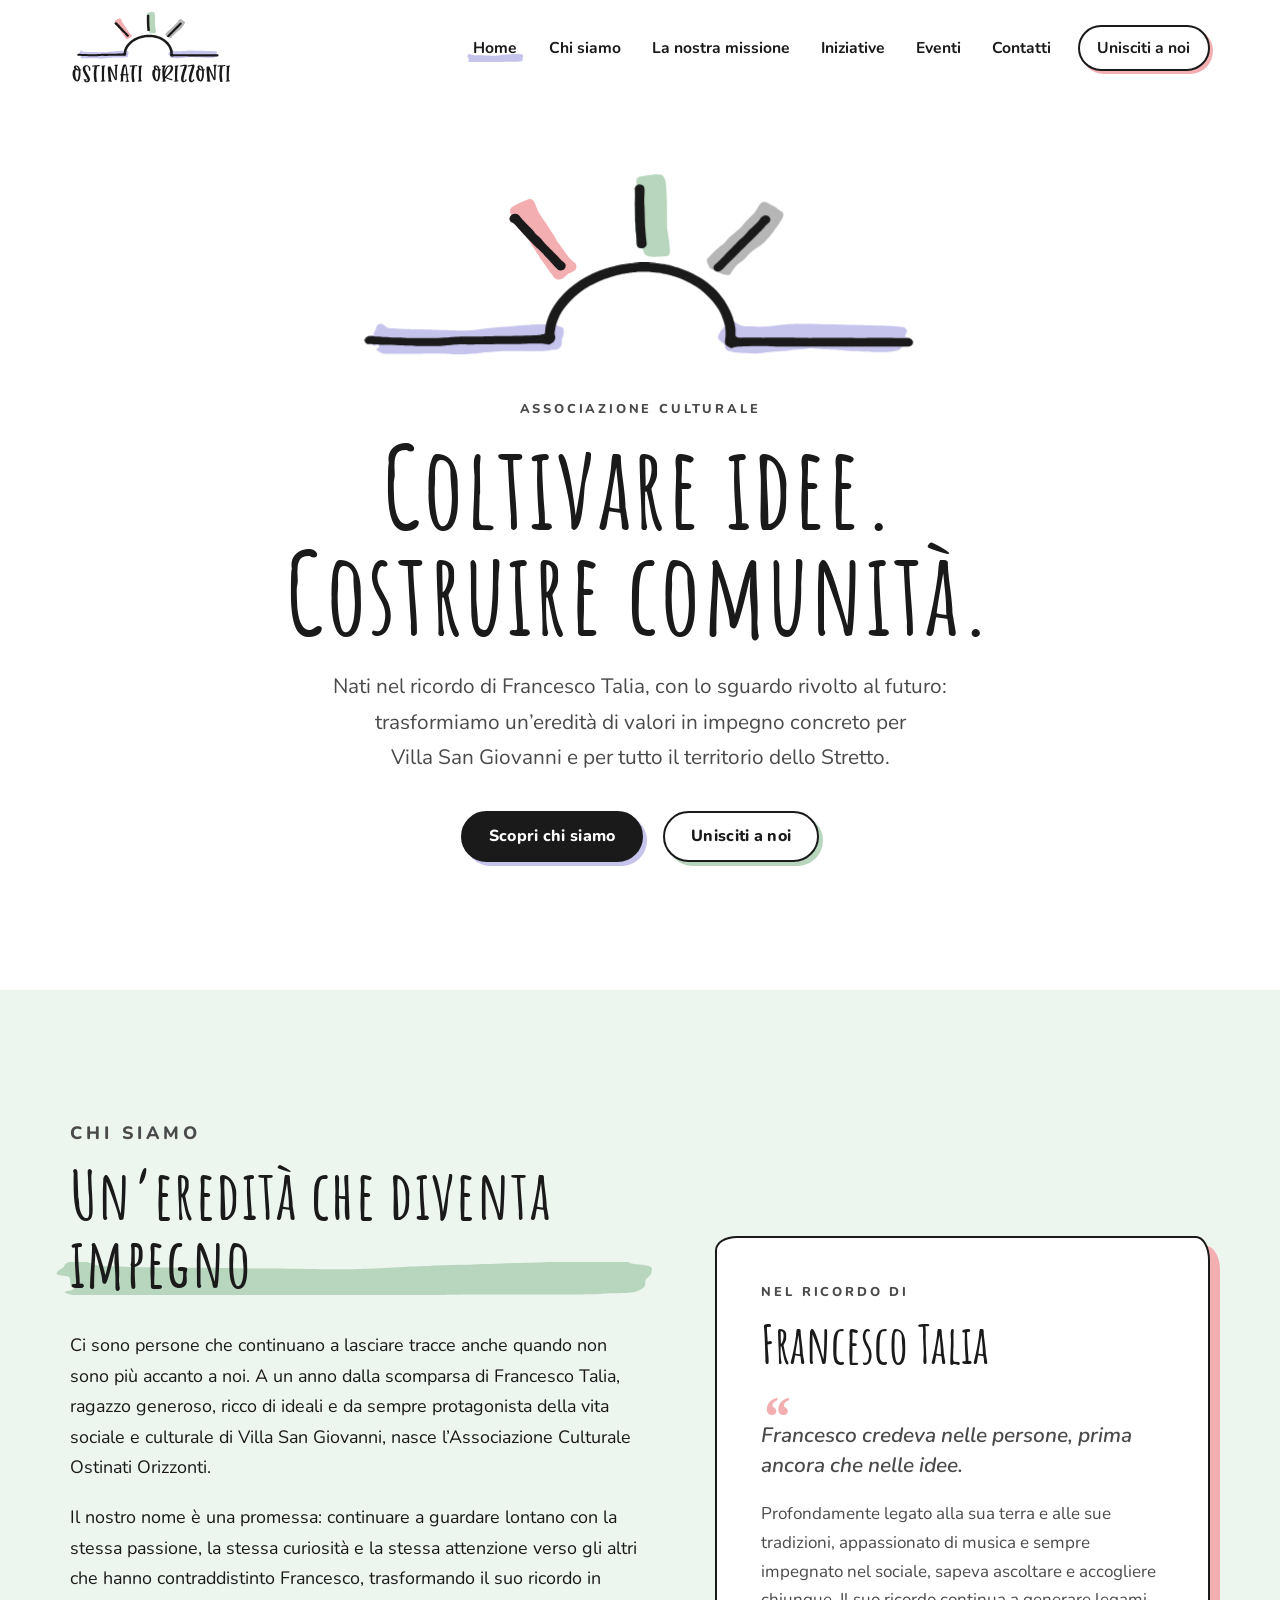
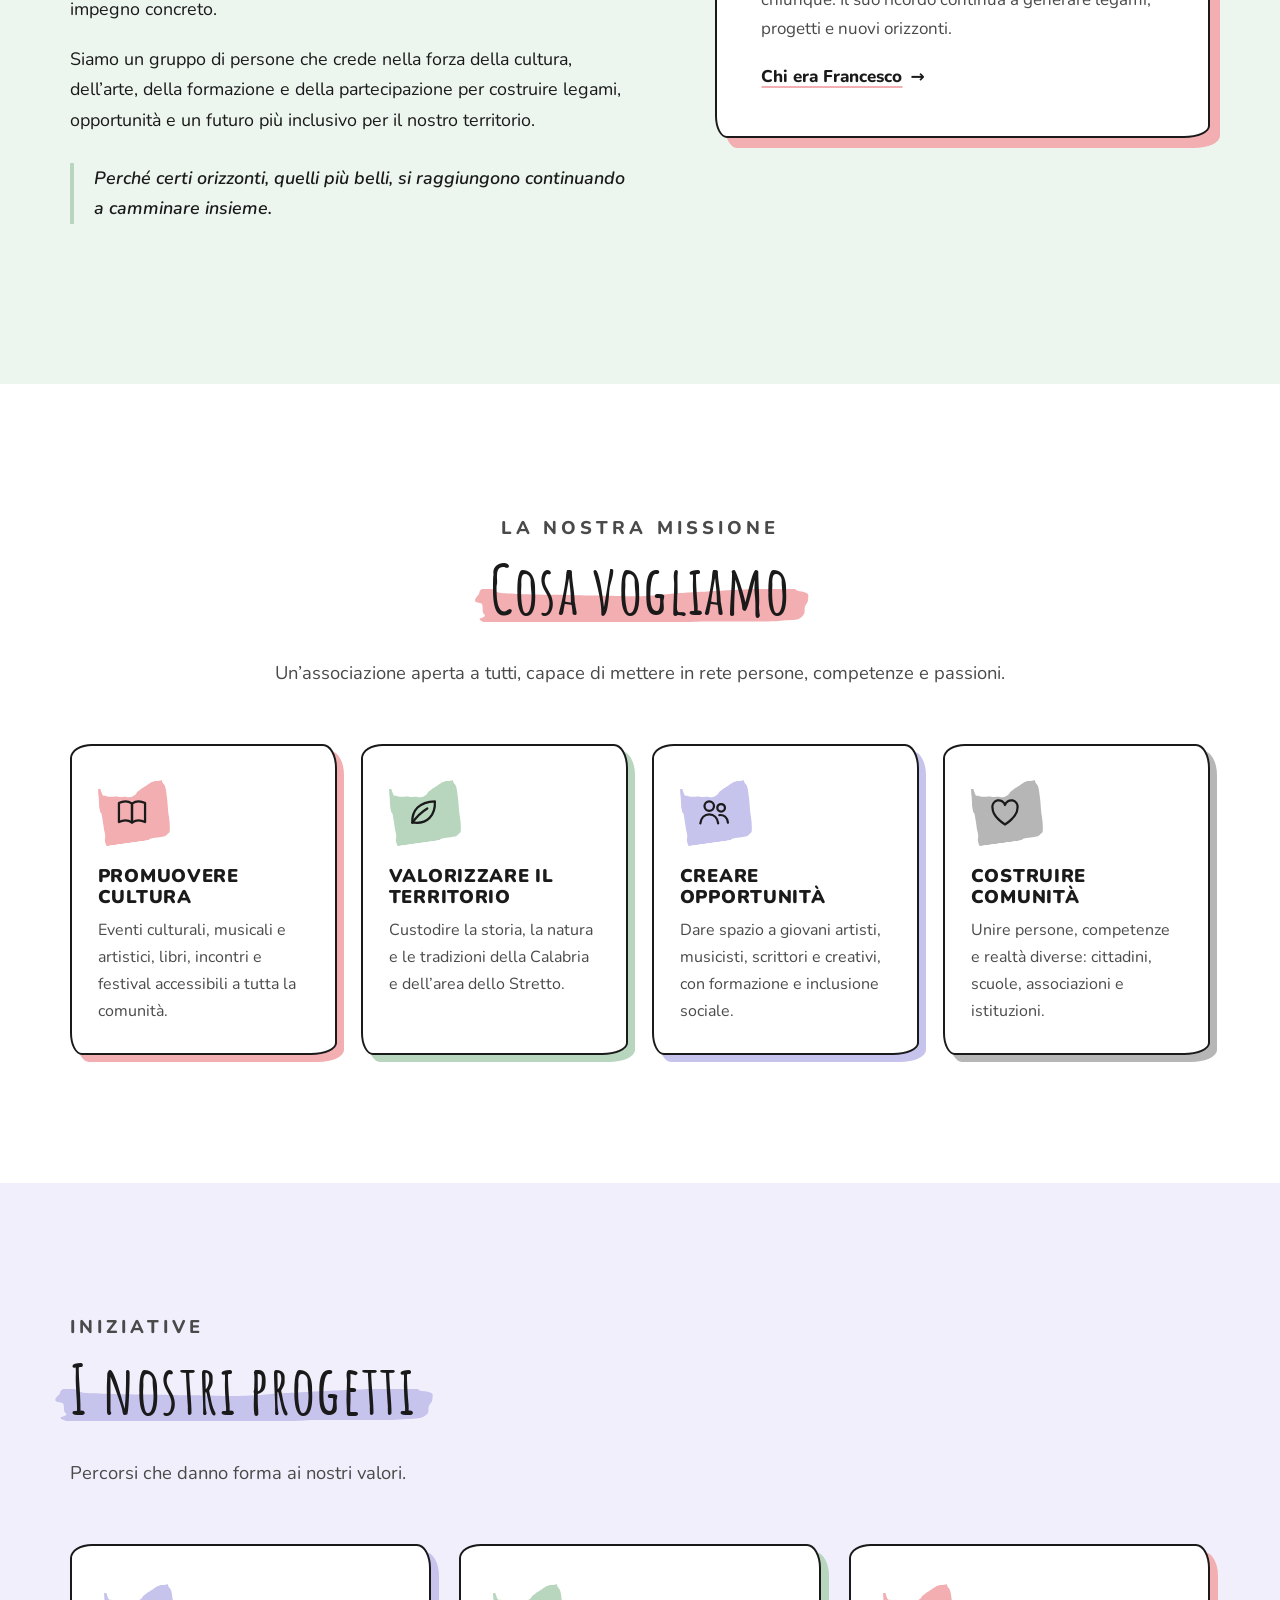
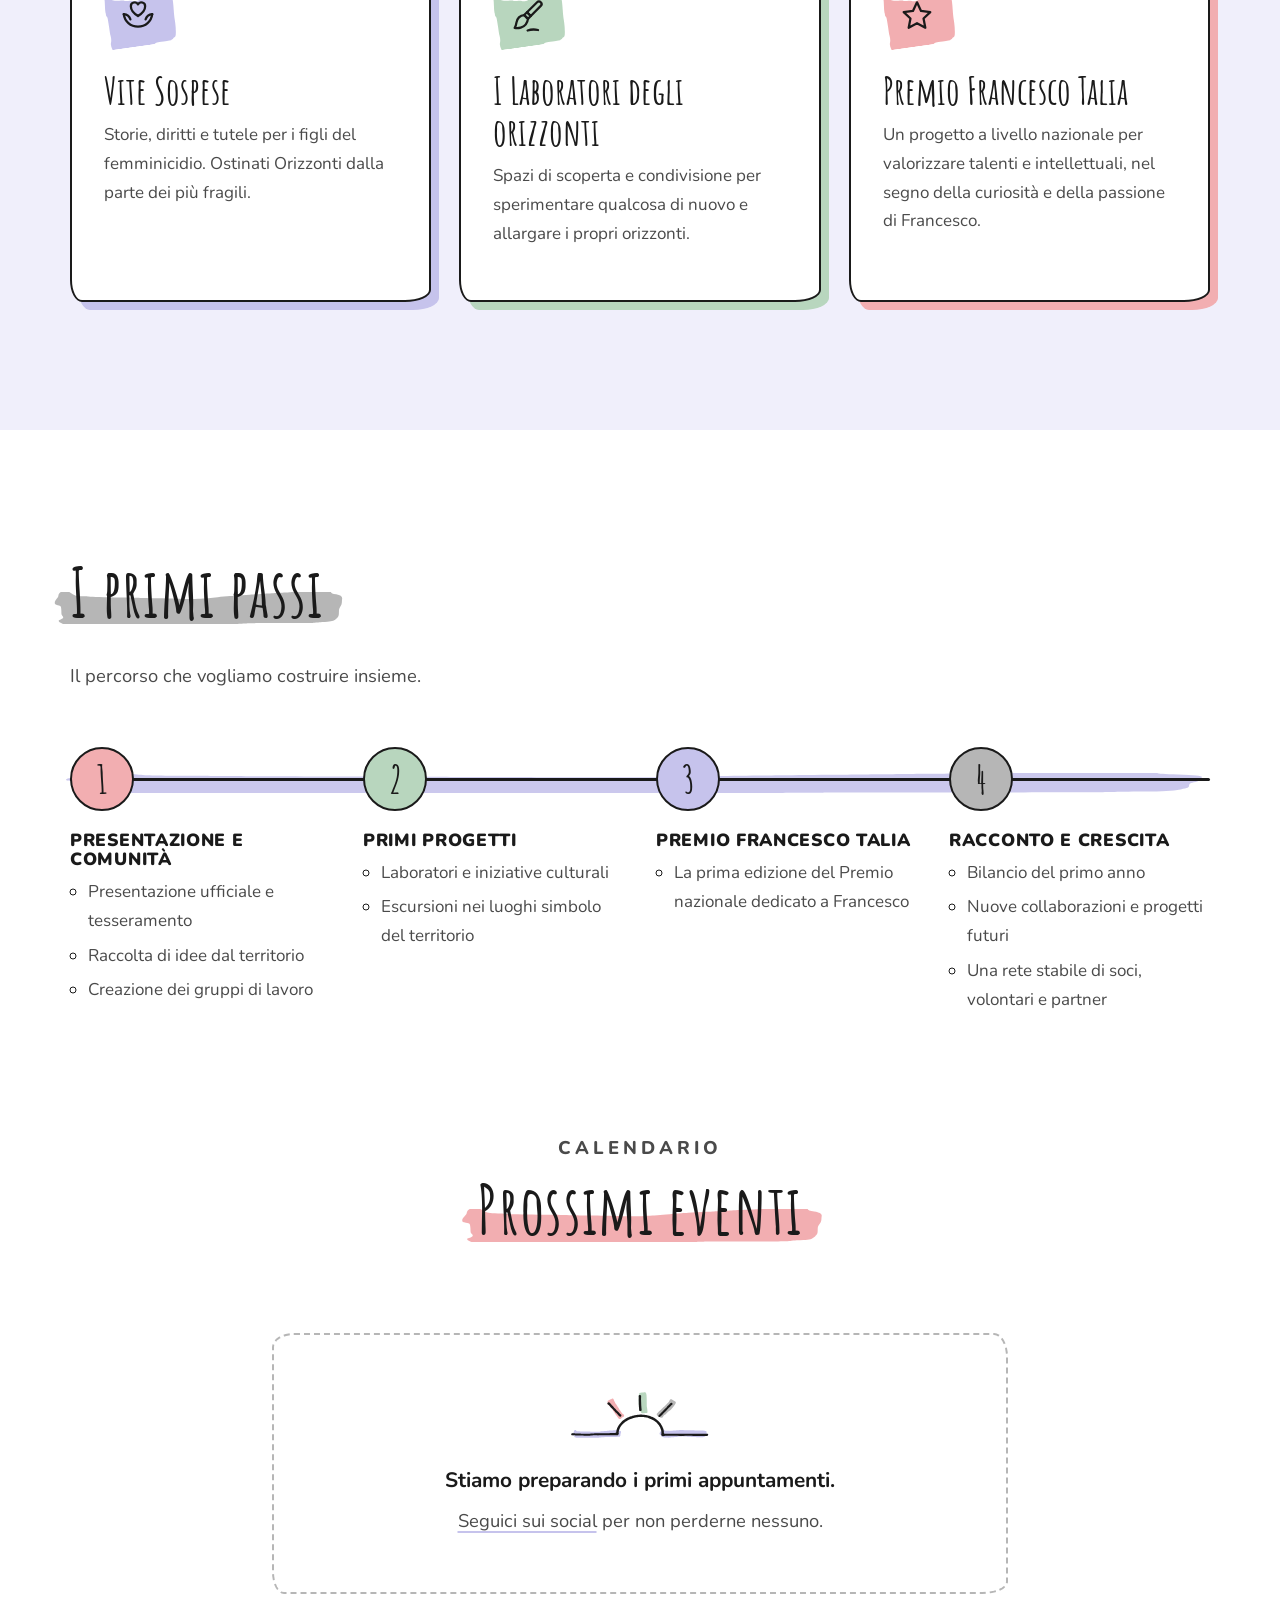
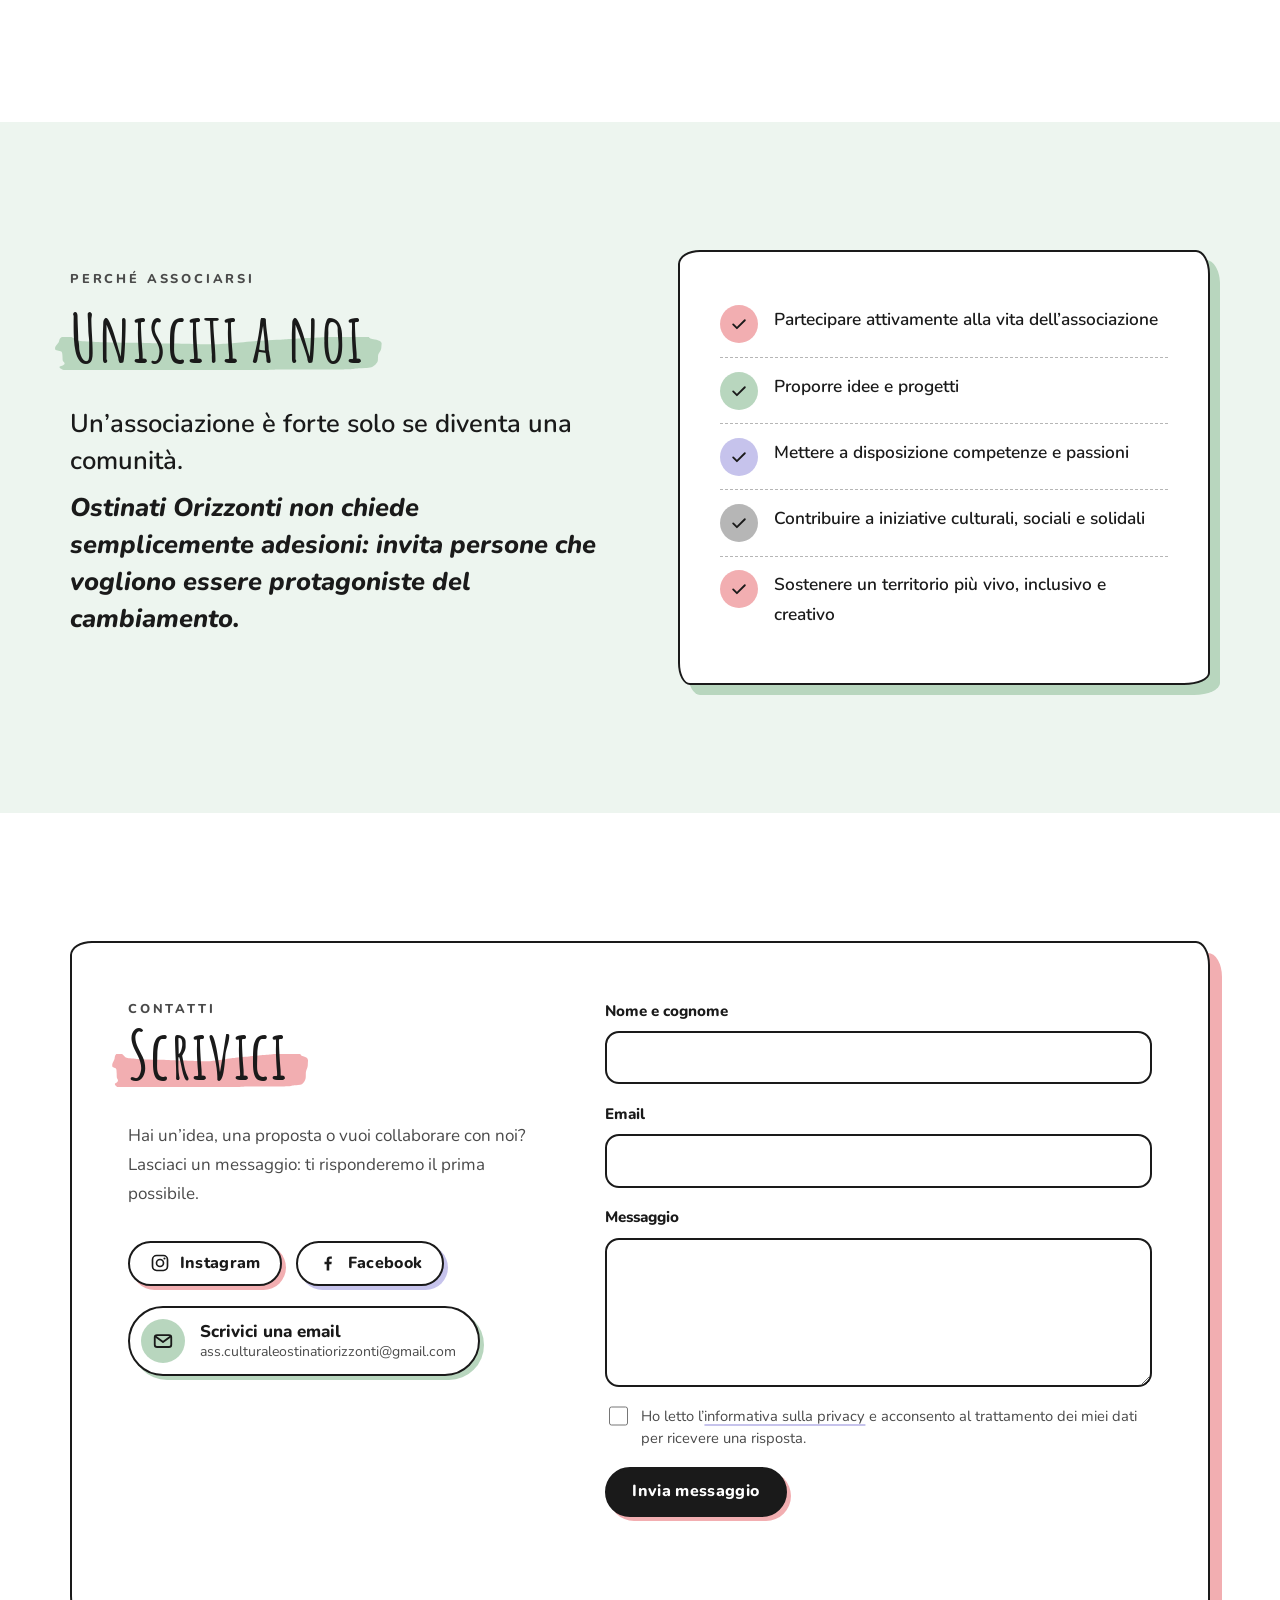
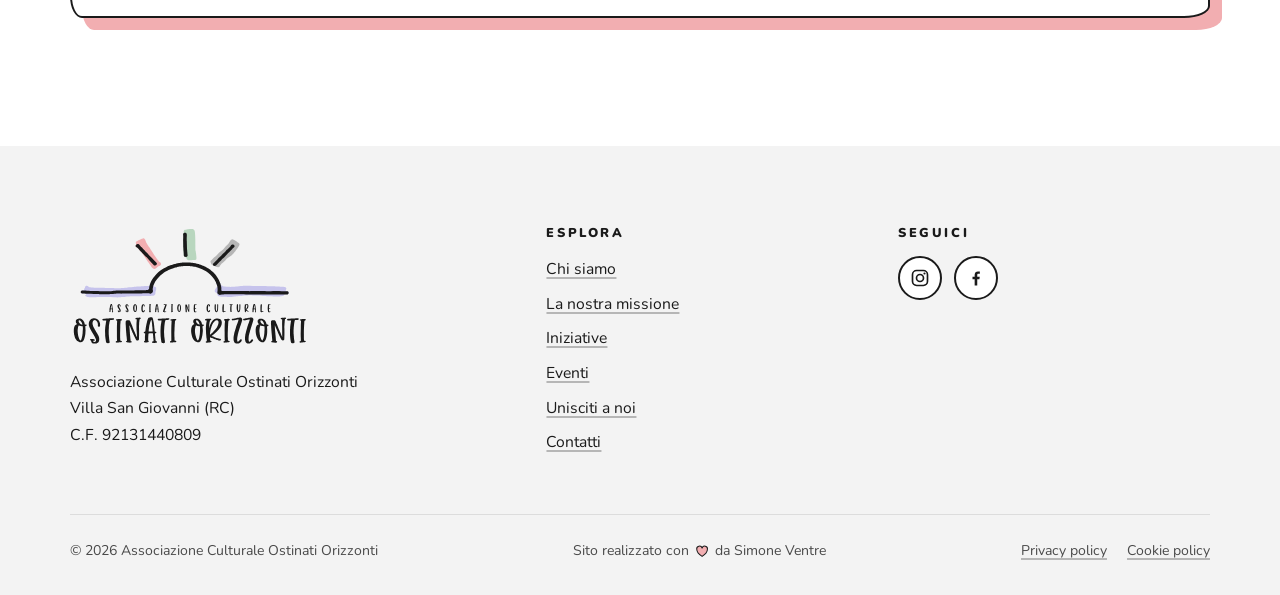
==== commit ed30e196: "Home: sfondo bianco per la sezione "Contatti" Co-Authored-By: Claude Opus 5.5 <noreply@anthropic.com" ====
--- a/index.html
+++ b/index.html
@@ -296,7 +296,7 @@
     </section>
 
     <!-- ===== Contatti ===== -->
-    <section class="sezione sezione--tinta" id="contatti" style="--sfondo: var(--rosa-chiaro)" aria-labelledby="titolo-scrivici">
+    <section class="sezione" id="contatti" aria-labelledby="titolo-scrivici">
       <div class="contenitore">
         <div class="contatti-scheda rivela">
           <div>
